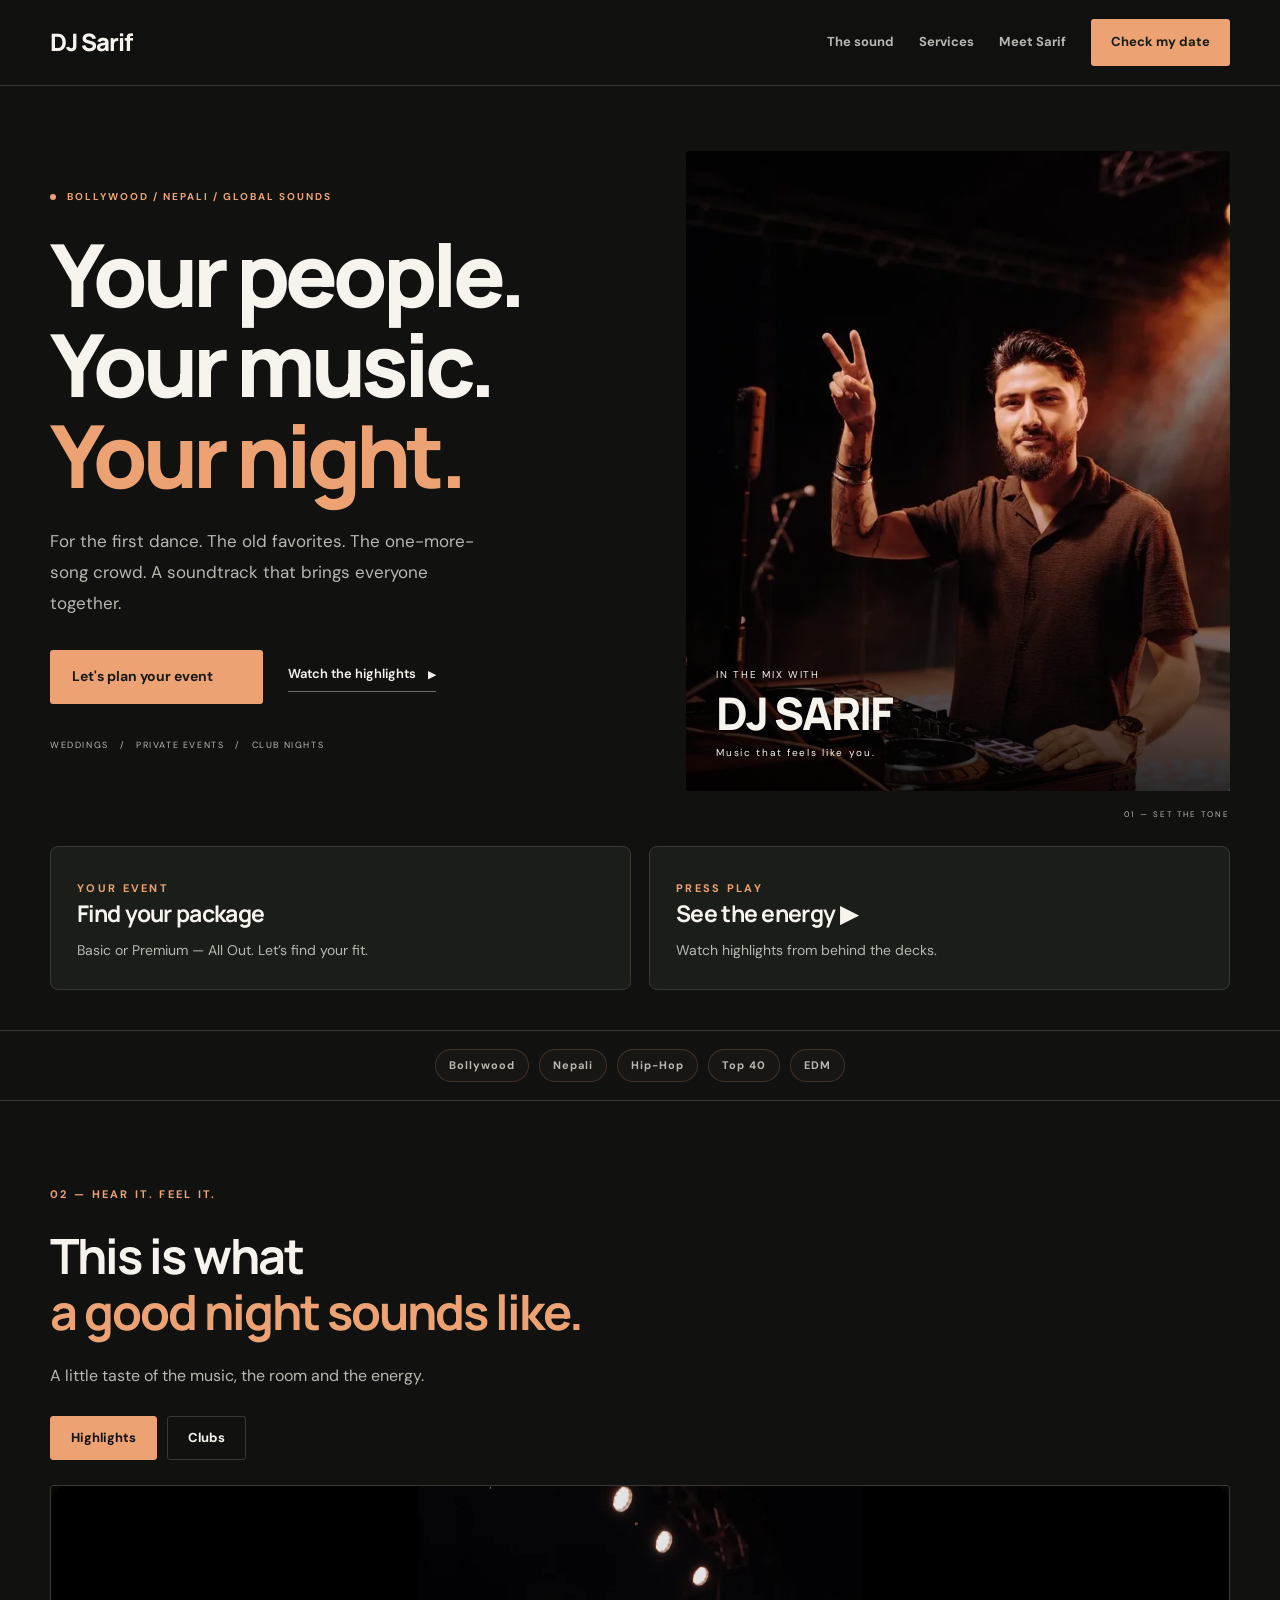
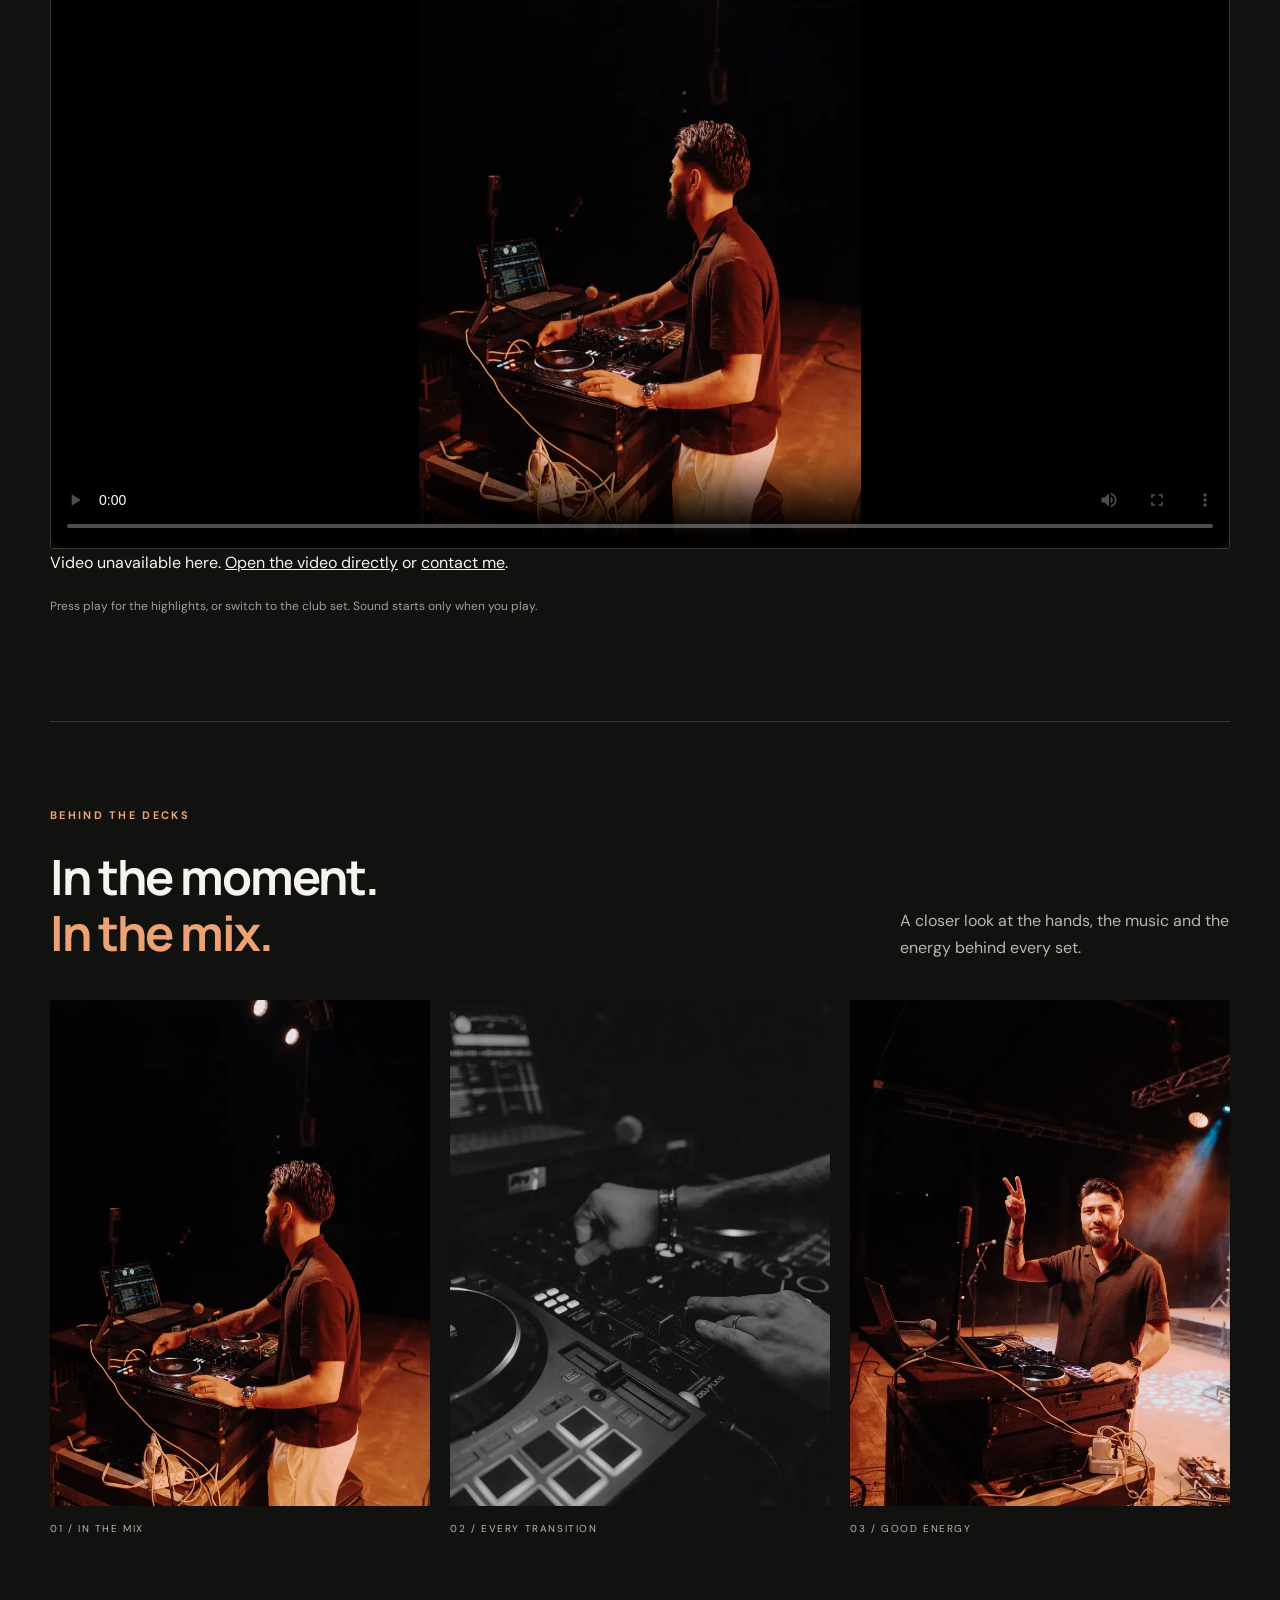
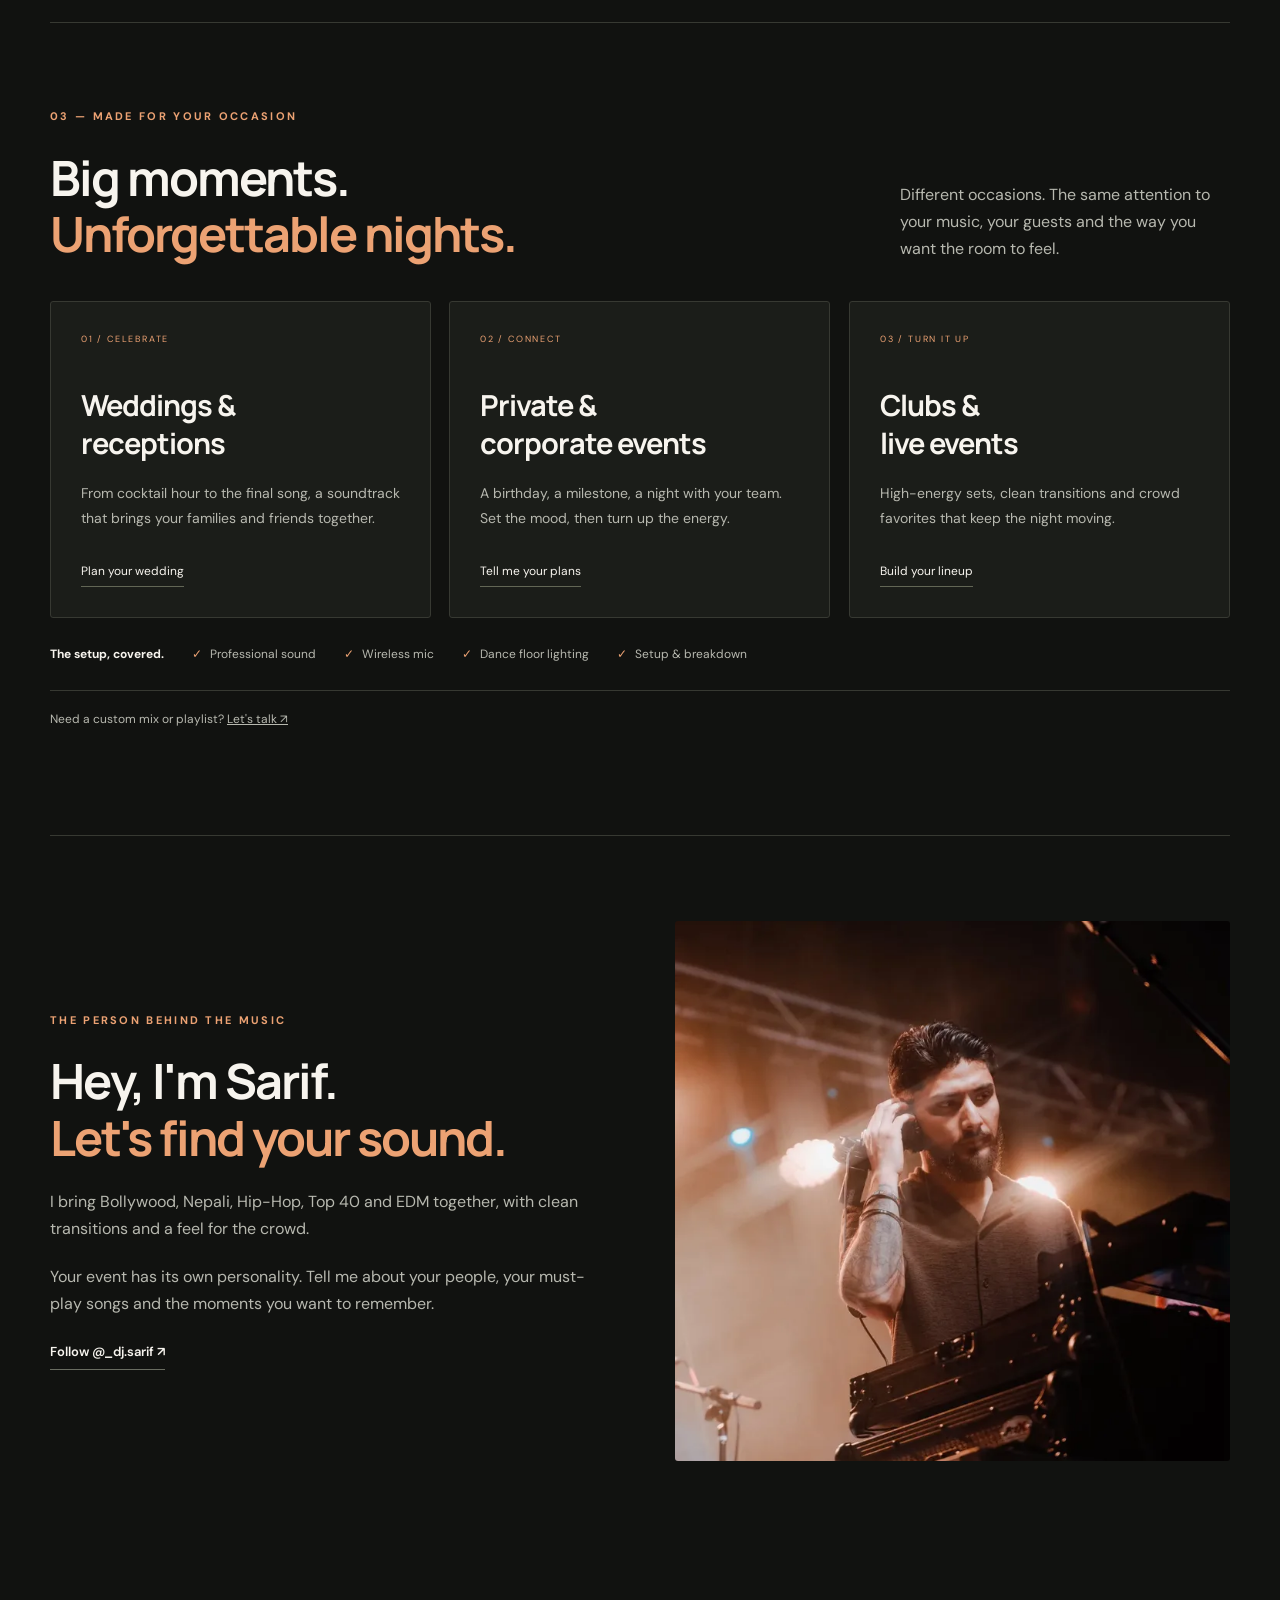
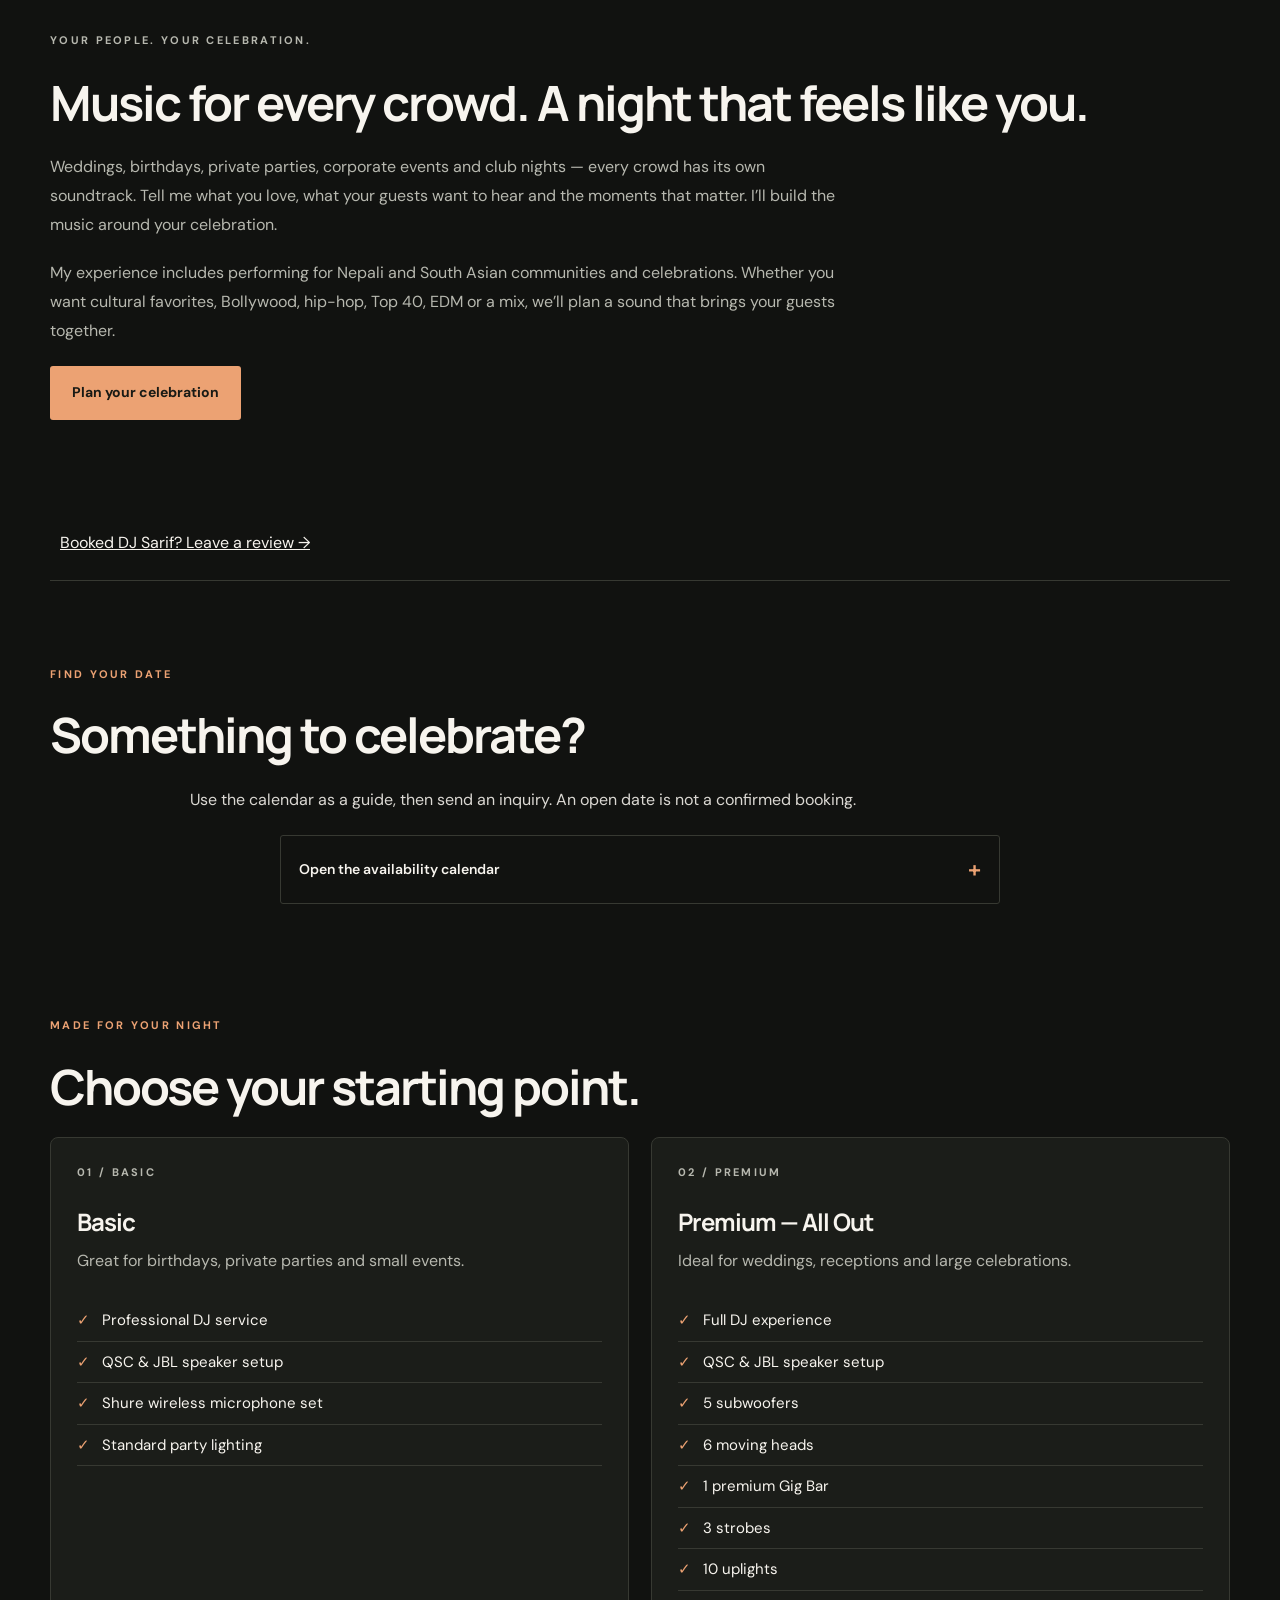
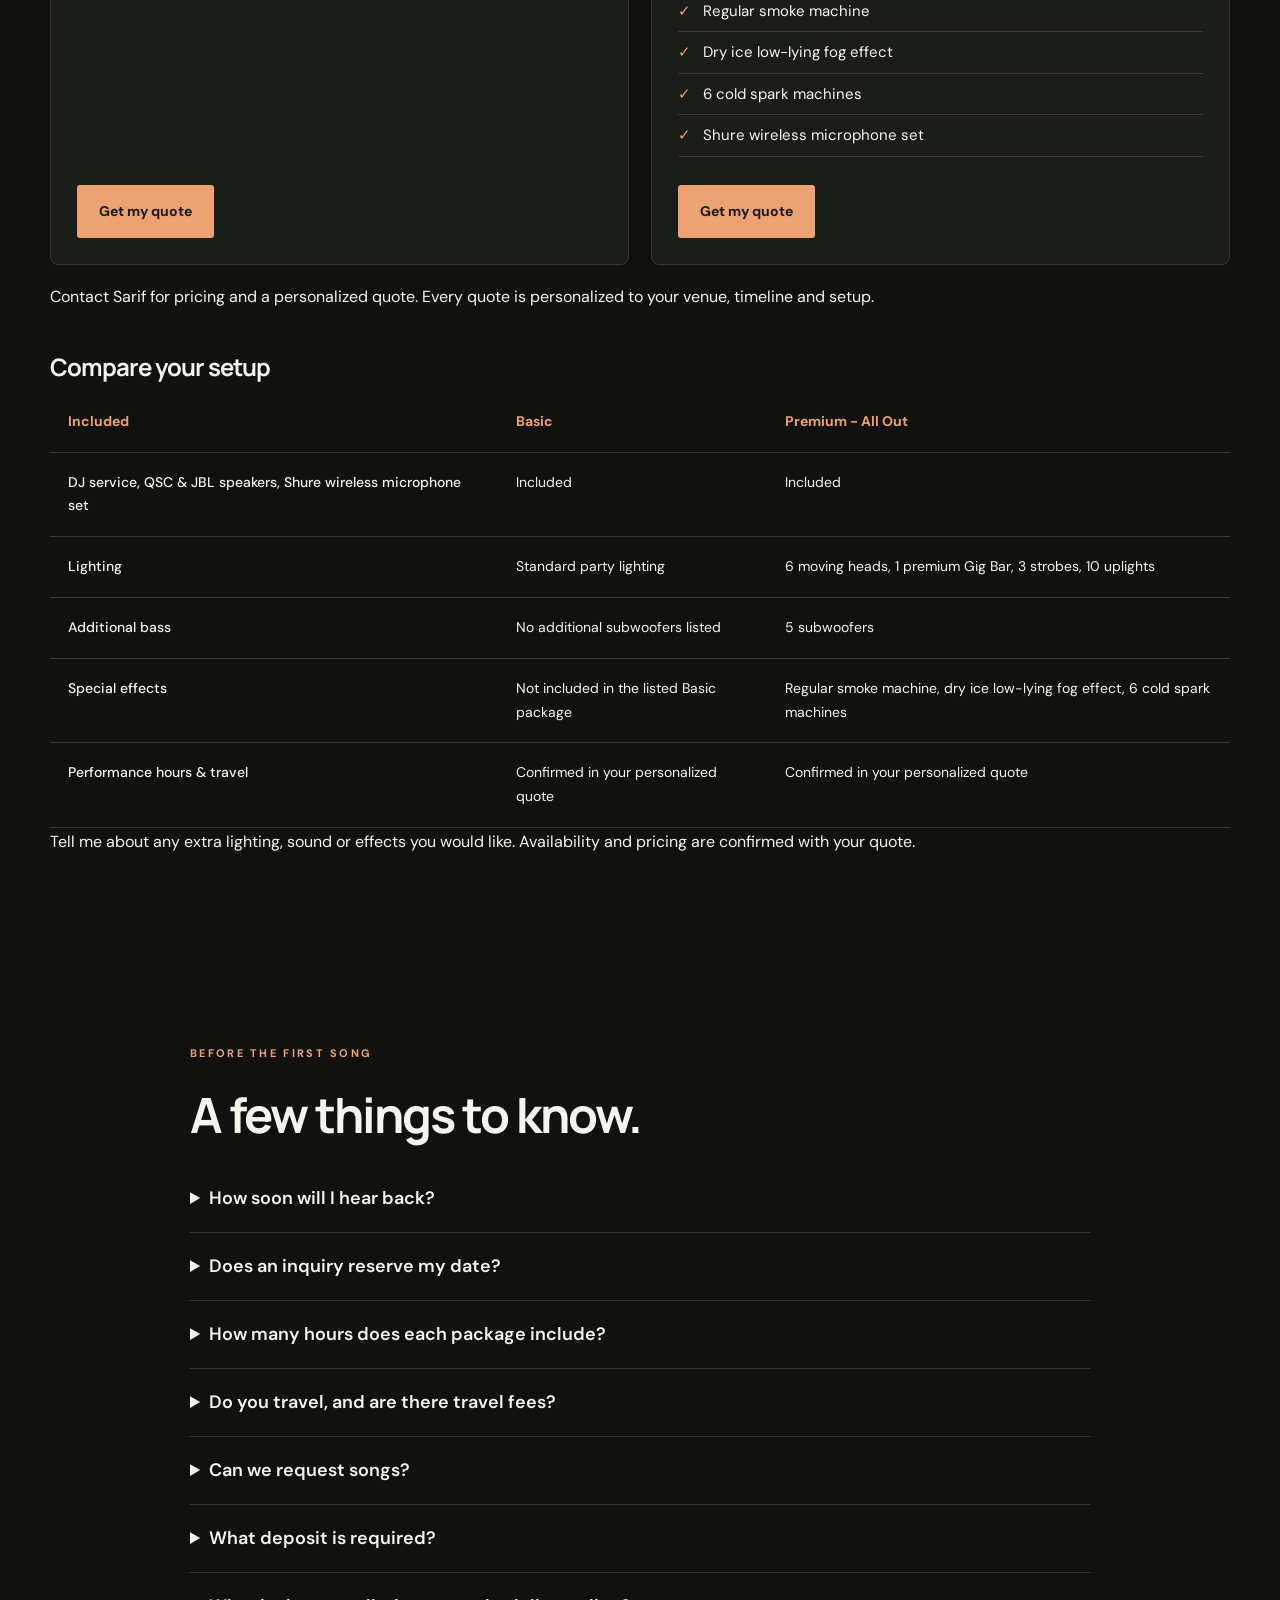
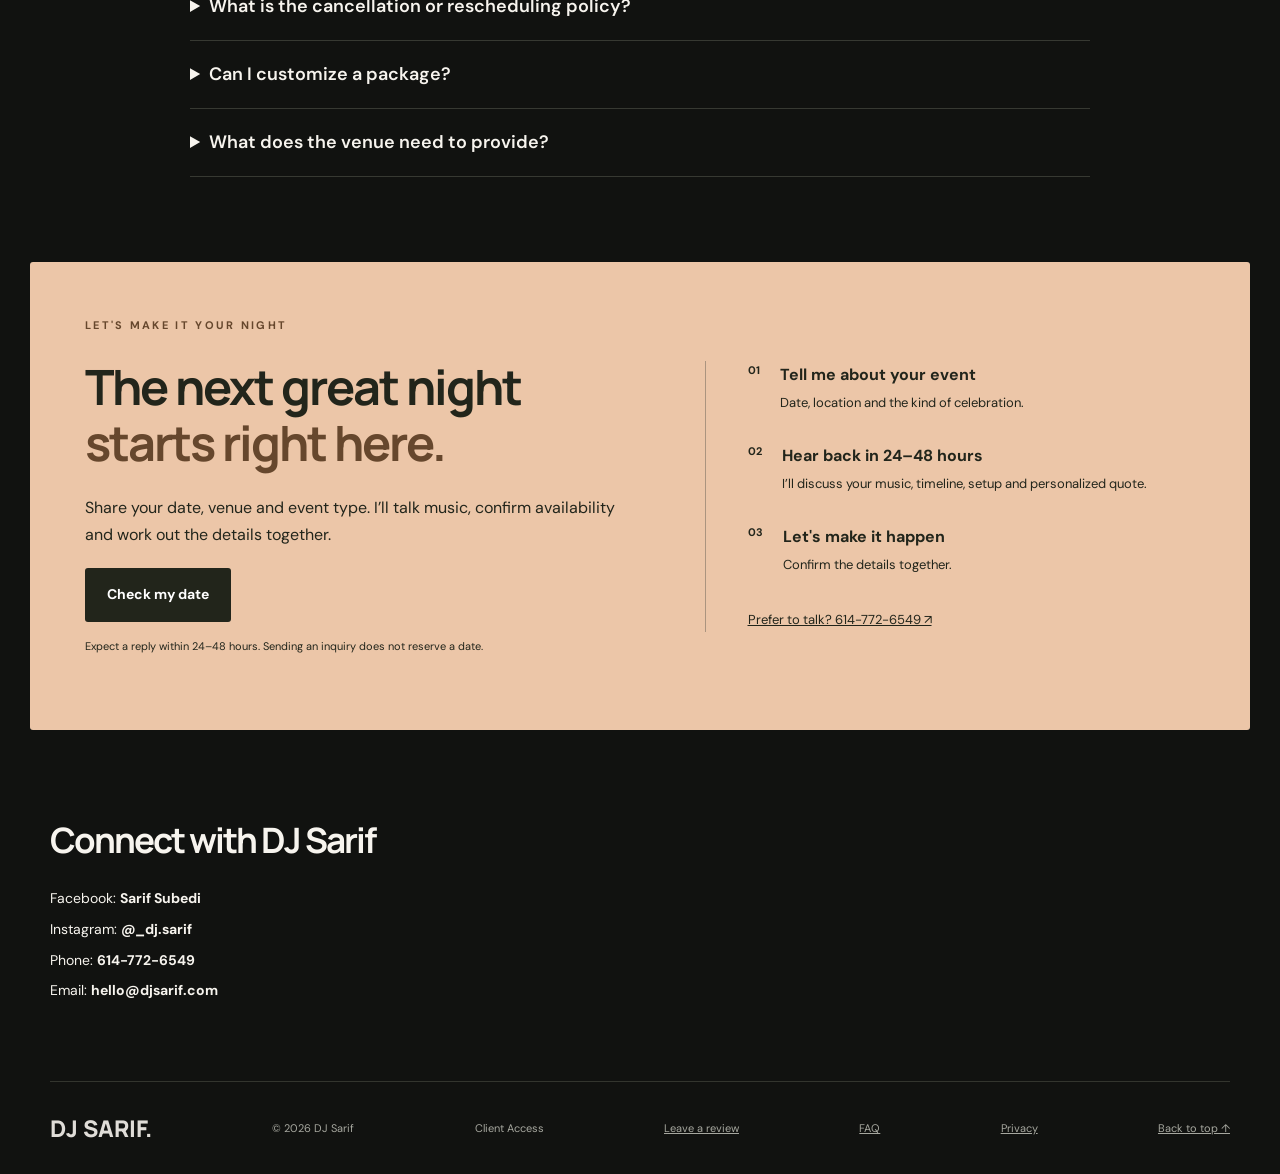
==== index.html @ a578d84b "Publish DJ Sarif website a091f2e84d80794a" ====
<!DOCTYPE html>
<html lang="en">

<head>
  <meta charset="UTF-8" />
  <meta name="viewport" content="width=device-width, initial-scale=1.0" />
  <link rel="preload" as="image" fetchpriority="high" href="images/dj-sarif-stage-portrait-720.webp" imagesrcset="images/dj-sarif-stage-portrait-720.webp 720w, images/dj-sarif-stage-portrait.webp 1200w" imagesizes="(max-width: 768px) calc(100vw - 40px), 550px">
<link rel="preload" href="fonts/font-8.woff2" as="font" type="font/woff2" crossorigin>
<link rel="preload" href="fonts/font-0.woff2" as="font" type="font/woff2" crossorigin>
<title>DJ Sarif | Wedding &amp; Event DJ in Columbus, Ohio</title>
  <meta name="description" content="DJ Sarif brings professional sound, lighting, Bollywood, Nepali and party favorites to weddings and events in Columbus, Ohio. Request your personalized quote.">
  <link rel="canonical" href="https://djsarif.com/">
  <meta property="og:type" content="website">
  <meta property="og:site_name" content="DJ Sarif">
  <meta property="og:title" content="DJ Sarif | Wedding &amp; Event DJ in Columbus, Ohio">
  <meta property="og:description" content="Your people. Your music. Your night. Explore DJ packages, watch live highlights and check your event date.">
  <meta property="og:url" content="https://djsarif.com/">
  <meta property="og:image" content="https://djsarif.com/images/dj-sarif-stage-wide.webp">
  <meta property="og:image:alt" content="DJ Sarif performing live">
  <meta name="twitter:card" content="summary_large_image">
  <meta name="twitter:title" content="DJ Sarif | Wedding &amp; Event DJ in Columbus, Ohio">
  <meta name="twitter:description" content="Explore DJ packages, watch live highlights and check your event date.">
  <meta name="twitter:image" content="https://djsarif.com/images/dj-sarif-stage-wide.webp">




  <style>
    :root {
      --bg1: #05010a;
      --neon1: #ff00ff;
      --neon2: #00e5ff;
      --text: #fff;
    }

    * {
      box-sizing: border-box;
    }

    html {
      scroll-behavior: smooth;
    }

    body {
      margin: 0;
      font-family: 'Poppins', Arial, sans-serif;
      background: var(--bg1);
      color: var(--text);
      overflow-x: hidden;
      font-size: 17px;
      line-height: 1.7;
    }

    h1 {
      font-size: 50px;
      text-shadow: 0 0 20px var(--neon1);
      margin: 0 0 10px;
    }

    h2 {
      font-size: 24px;
      text-shadow: 0 0 10px var(--neon2);
      margin: 0 0 10px;
    }

    h3 {
      font-size: 22px;
      margin: 0 0 10px;
    }

    h4 {
      font-size: 18px;
      margin: 0 0 10px;
    }

    /* anchor offset for sticky nav */
    #about,
    #media,
    #services,
    #reviews,
    #calendar,
    #booking,
    #contact {
      scroll-margin-top: 90px;
    }

    /* ================================
        CLUB BACKGROUND (SPEAKER + DJ)
       ================================ */
    .bg-wave {
      position: fixed;
      inset: 0;
      width: 100%;
      height: 100%;
      object-fit: cover;
      opacity: 0.14;
      mix-blend-mode: screen;
      filter: blur(.6px) saturate(120%);
      pointer-events: none;
      z-index: 0;
    }

    .bg-controller {
      position: fixed;
      left: 50%;
      top: 180px;
      transform: translateX(-50%);
      width: min(980px, 95vw);
      height: auto;
      opacity: 0.16;
      filter:
        drop-shadow(0 0 40px rgba(255, 0, 255, .35)) drop-shadow(0 0 50px rgba(0, 229, 255, .30));
      pointer-events: none;
      z-index: 1;
    }

    @media (max-width:768px) {
      .bg-controller {
        display: none;
      }

      .bg-wave {
        opacity: 0.10;
      }
    }

    /* Main site overlay */
    .overlay {
      position: relative;
      z-index: 2;
      background: rgba(0, 0, 0, 0.72);
      min-height: 100vh;
    }

    header {
      text-align: center;
      padding: 60px 20px 30px;
    }

    .image-row {
      display: flex;
      justify-content: center;
      gap: 22px;
      flex-wrap: wrap;
      margin-bottom: 15px;
    }

    .cover-img {
      width: 280px;
      height: 280px;
      border-radius: 20px;
      object-fit: cover;
      border: 3px solid var(--neon1);
      box-shadow: 0 0 25px rgba(255, 255, 255, 0.4);
      transition: .3s;
    }

    .cover-img:hover {
      transform: scale(1.05);
    }

    .card {
      background: rgba(0, 0, 0, 0.75);
      margin: 30px;
      padding: 30px;
      border-radius: 25px;
      box-shadow: 0 0 35px rgba(0, 0, 0, 0.6);
      text-align: center;
    }

    .btn-primary {
      display: inline-block;
      margin-top: 18px;
      padding: 14px 32px;
      border-radius: 999px;
      background: linear-gradient(90deg, var(--neon1), var(--neon2));
      color: #fff;
      font-size: 18px;
      font-weight: 900;
      text-decoration: none;
      transition: .3s;
      border: none;
      cursor: pointer;
      font-family: inherit;
    }

    .btn-primary:hover {
      transform: scale(1.08);
    }

    .socials a {
      color: var(--neon2);
      text-decoration: none;
      font-weight: bold;
    }

    footer {
      text-align: center;
      padding: 25px 0;
      font-size: 14px;
      opacity: .9;
    }

    .neon-divider {
      width: 70%;
      height: 2px;
      margin: 50px auto;
      background: linear-gradient(90deg, transparent, var(--neon1), var(--neon2), transparent);
      box-shadow: 0 0 12px var(--neon1), 0 0 22px var(--neon2);
      border-radius: 10px;
    }

    /* === TOP NAV + DROPDOWNS === */
    .topnav {
      position: sticky;
      top: 0;
      z-index: 9998;
      background: rgba(0, 0, 0, 0.82);
      backdrop-filter: blur(10px);
      border-bottom: 1px solid rgba(255, 255, 255, 0.08);
    }

    .nav-inner {
      max-width: 1100px;
      margin: 0 auto;
      padding: 14px 18px;
      display: flex;
      align-items: center;
      justify-content: space-between;
      gap: 14px;
      position: relative;
    }

    .brand {
      font-weight: 900;
      letter-spacing: .6px;
      text-decoration: none;
      color: #fff;
      text-shadow: 0 0 18px var(--neon1);
      white-space: nowrap;
    }

    .nav-links {
      display: flex;
      align-items: center;
      gap: 10px;
    }

    .nav-item {
      position: relative;
    }

    .nav-link,
    .nav-btn {
      color: #fff;
      font-weight: 900;
      text-decoration: none;
      padding: 10px 12px;
      border-radius: 999px;
      transition: .25s;
      display: inline-flex;
      align-items: center;
      gap: 8px;
      font-family: inherit;
    }

    .nav-link:hover,
    .nav-btn:hover {
      background: rgba(255, 255, 255, 0.08);
      transform: translateY(-1px);
    }

    .nav-btn {
      border: none;
      background: transparent;
      cursor: pointer;
      font-size: 16px;
    }

    .dropdown {
      position: absolute;
      top: 46px;
      right: 0;
      min-width: 230px;
      background: rgba(0, 0, 0, 0.92);
      border: 1px solid rgba(0, 229, 255, 0.25);
      box-shadow: 0 0 22px rgba(0, 229, 255, 0.18);
      border-radius: 16px;
      padding: 10px;
      display: none;
      transform-origin: top right;
      animation: ddIn .18s ease-out;
      z-index: 9999;
    }

    @keyframes ddIn {
      from {
        opacity: 0;
        transform: translateY(-6px) scale(.98);
      }

      to {
        opacity: 1;
        transform: translateY(0) scale(1);
      }
    }

    .nav-item:hover .dropdown {
      display: block;
    }

    .dropdown a {
      display: block;
      padding: 10px 12px;
      border-radius: 12px;
      text-decoration: none;
      color: #fff;
      font-weight: 800;
    }

    .dropdown a:hover {
      background: rgba(255, 0, 255, 0.14);
      box-shadow: 0 0 10px rgba(255, 0, 255, 0.25);
    }

    .hamburger {
      display: none;
      border: 1px solid rgba(255, 255, 255, 0.15);
      background: rgba(255, 255, 255, 0.06);
      color: #fff;
      padding: 10px 12px;
      border-radius: 14px;
      cursor: pointer;
      font-weight: 900;
      font-family: inherit;
    }

    @media (max-width:900px) {
      .hamburger {
        display: inline-flex;
      }

      .nav-links {
        display: none;
        position: absolute;
        left: 0;
        right: 0;
        top: 60px;
        margin: 0 12px;
        padding: 14px;
        flex-direction: column;
        align-items: stretch;
        background: rgba(0, 0, 0, 0.92);
        border: 1px solid rgba(255, 255, 255, 0.10);
        border-radius: 18px;
        box-shadow: 0 0 28px rgba(0, 0, 0, 0.55);
      }

      .nav-links.open {
        display: flex;
      }

      .dropdown {
        position: static;
        display: none;
        margin-top: 8px;
      }

      .nav-item.open .dropdown {
        display: block;
      }

      .nav-item:hover .dropdown {
        display: none;
      }
    }

    /* Client Access button styling (nav) */
    .client-btn {
      border: 2px solid rgba(255, 0, 255, 0.85);
      background: rgba(255, 255, 255, 0.04);
      box-shadow: 0 0 18px rgba(255, 0, 255, 0.18);
    }

    .client-btn:hover {
      background: rgba(255, 0, 255, 0.20);
      box-shadow: 0 0 24px rgba(255, 0, 255, 0.30);
    }

    /* === WIZARD === */
    .pre-wizard {
      position: fixed;
      inset: 0;
      z-index: 20000;
      display: flex;
      justify-content: center;
      align-items: center;
      pointer-events: auto;
    }

    .pre-wizard.hidden {
      display: none;
    }

    .pre-wizard-backdrop {
      position: absolute;
      inset: 0;
      background: rgba(0, 0, 0, 0.9);
      pointer-events: auto;
    }

    .pre-wizard-content {
      position: relative;
      z-index: 20001;
      pointer-events: auto;
      background: rgba(0, 0, 0, 0.95);
      padding: 30px;
      border-radius: 24px;
      max-width: 420px;
      width: 90%;
      text-align: center;
      box-shadow: 0 0 40px var(--neon1);
    }

    .wizard-option-btn {
      width: 100%;
      margin: 8px 0;
      padding: 12px;
      border-radius: 999px;
      border: none;
      font-weight: 900;
      background: linear-gradient(90deg, var(--neon1), var(--neon2));
      color: #fff;
      cursor: pointer;
      font-family: inherit;
      font-size: 16px;
    }

    .wizard-skip-btn {
      margin-top: 14px;
      padding: 12px 26px;
      border-radius: 30px;
      border: 2px solid var(--neon2);
      background: transparent;
      color: var(--neon2);
      font-size: 16px;
      font-weight: 900;
      cursor: pointer;
      font-family: inherit;
    }

    /* === FLOATING CONTACT BUTTONS (RIGHT) === */
    .floating-call,
    .floating-sms,
    .floating-email,
    .whatsapp-float {
      position: fixed;
      right: 20px;
      width: 54px;
      height: 54px;
      border-radius: 50%;
      color: white;
      font-size: 22px;
      display: flex;
      align-items: center;
      justify-content: center;
      text-decoration: none;
      z-index: 999;
    }

    .floating-call {
      bottom: 260px;
      background: linear-gradient(90deg, var(--neon2), #00bcd4);
    }

    .floating-sms {
      bottom: 200px;
      background: linear-gradient(90deg, var(--neon1), #ff6aff);
    }

    .floating-email {
      bottom: 140px;
      background: linear-gradient(90deg, #ff9800, #ffc107);
    }

    .whatsapp-float {
      bottom: 80px;
      background: #25d366;
    }

    /* === MOBILE STICKY BOOK BAR === */
    .mobile-book-bar {
      display: none;
    }

    @media (max-width:768px) {
      .mobile-book-bar {
        display: block;
        position: fixed;
        bottom: 0;
        left: 0;
        width: 100%;
        background: linear-gradient(90deg, var(--neon1), var(--neon2));
        padding: 14px 0;
        text-align: center;
        z-index: 9999;
      }

      .mobile-book-bar a {
        color: white;
        font-size: 18px;
        font-weight: 900;
        text-decoration: none;
      }
    }

    /* ===========================
        SERVICES SECTION
       =========================== */
    .services-wrap {
      max-width: 1100px;
      margin: 0 auto;
      padding: 0 24px 20px;
    }

    .services-head {
      margin: 0 0 18px;
      text-align: left;
    }

    .services-head h2 {
      font-size: 28px;
      margin: 0 0 6px;
      text-shadow: 0 0 12px rgba(255, 0, 255, .55);
    }

    .services-head p {
      margin: 0;
      opacity: .88;
      font-size: 14px;
      max-width: 760px;
    }

    .services-grid {
      display: grid;
      grid-template-columns: repeat(4, 1fr);
      gap: 16px;
    }

    @media (max-width: 1050px) {
      .services-grid {
        grid-template-columns: repeat(2, 1fr);
      }
    }

    @media (max-width: 560px) {
      .services-grid {
        grid-template-columns: 1fr;
      }
    }

    .service-card {
      border-radius: 18px;
      padding: 16px 16px 18px;
      background: rgba(255, 255, 255, 0.06);
      border: 1px solid rgba(255, 255, 255, 0.10);
      box-shadow:
        0 0 0 1px rgba(255, 255, 255, 0.03) inset,
        0 0 26px rgba(0, 0, 0, 0.55);
      position: relative;
      overflow: hidden;
      min-height: 140px;
    }

    .service-card:before {
      content: "";
      position: absolute;
      inset: -40%;
      background: radial-gradient(circle at 30% 20%, rgba(255, 0, 255, .25), rgba(0, 229, 255, .12), transparent 55%);
      transform: rotate(8deg);
      opacity: .9;
      pointer-events: none;
    }

    .service-title {
      position: relative;
      z-index: 2;
      font-weight: 900;
      font-size: 14px;
      margin: 0 0 8px;
      color: #fff;
      text-shadow: 0 0 10px rgba(255, 0, 255, .35);
    }

    .service-text {
      position: relative;
      z-index: 2;
      margin: 0;
      font-size: 12.5px;
      opacity: .90;
      line-height: 1.55;
      max-width: 320px;
    }

    /* =================================================
       SERVICES POP EFFECT — ADDED (HOVER ANIMATION)
    ================================================== */

    /* Base */
    #services .service-card {
      transform: translateY(0) scale(1);
      transition:
        transform .35s cubic-bezier(.2, .8, .2, 1),
        box-shadow .35s cubic-bezier(.2, .8, .2, 1),
        border-color .35s cubic-bezier(.2, .8, .2, 1),
        filter .35s cubic-bezier(.2, .8, .2, 1);
      will-change: transform;
    }

    /* Hover anywhere in Services section */
    #services:hover .service-card {
      transform: translateY(-8px) scale(1.035);
      border-color: rgba(0, 229, 255, 0.22);
      box-shadow:
        0 18px 60px rgba(0, 0, 0, .65),
        0 0 0 1px rgba(255, 255, 255, .06) inset,
        0 0 40px rgba(255, 0, 255, .15),
        0 0 36px rgba(0, 229, 255, .12);
      filter: saturate(1.06) brightness(1.03);
    }

    /* Cascade */
    #services:hover .service-card:nth-child(1) {
      transition-delay: 0ms;
    }

    #services:hover .service-card:nth-child(2) {
      transition-delay: 60ms;
    }

    #services:hover .service-card:nth-child(3) {
      transition-delay: 120ms;
    }

    #services:hover .service-card:nth-child(4) {
      transition-delay: 180ms;
    }

    /* Extra lift on direct hover */
    #services .service-card:hover {
      transform: translateY(-12px) scale(1.055);
      border-color: rgba(255, 0, 255, 0.35);
      transition-delay: 0ms;
    }

    /* Reduced motion */
    @media(prefers-reduced-motion:reduce) {

      #services .service-card,
      #services:hover .service-card {
        transition: none !important;
        transform: none !important;
      }
    }

    /* ===========================
        VIP FLOATING SIGNUP
       =========================== */
    .vip-orb {
      position: fixed;
      left: 18px;
      bottom: 18px;
      width: 64px;
      height: 64px;
      border-radius: 50%;
      border: 1px solid rgba(255, 255, 255, .14);
      background: radial-gradient(circle at 30% 30%, rgba(255, 0, 255, .95), rgba(0, 229, 255, .78), rgba(0, 0, 0, .2));
      box-shadow: 0 0 18px rgba(255, 0, 255, .55), 0 0 26px rgba(0, 229, 255, .45);
      cursor: pointer;
      z-index: 10000;
      display: grid;
      place-items: center;
      animation: orbFloat 2.6s ease-in-out infinite;
      overflow: hidden;
    }

    .vip-orb:before {
      content: "";
      position: absolute;
      inset: -40%;
      background: conic-gradient(from 90deg, rgba(255, 0, 255, 0), rgba(255, 0, 255, .45), rgba(0, 229, 255, .45), rgba(255, 0, 255, 0));
      filter: blur(1px);
      animation: spin 2.3s linear infinite;
    }

    @keyframes spin {
      to {
        transform: rotate(360deg);
      }
    }

    @keyframes orbFloat {

      0%,
      100% {
        transform: translateY(0);
      }

      50% {
        transform: translateY(-6px);
      }
    }

    .vip-orb-label {
      position: relative;
      z-index: 2;
      font-weight: 900;
      letter-spacing: .6px;
      font-size: 14px;
      color: #fff;
      text-shadow: 0 0 12px rgba(0, 229, 255, .8);
      user-select: none;
    }

    .vip-panel-wrap {
      position: fixed;
      left: 18px;
      bottom: 92px;
      width: min(420px, calc(100vw - 36px));
      z-index: 10001;
      pointer-events: none;
    }

    .vip-panel {
      pointer-events: auto;
      background: linear-gradient(135deg, rgba(255, 255, 255, .08), rgba(0, 0, 0, .62));
      border: 1px solid rgba(255, 255, 255, .12);
      border-radius: 22px;
      box-shadow:
        0 0 0 1px rgba(0, 229, 255, .18) inset,
        0 0 28px rgba(0, 229, 255, .14),
        0 0 38px rgba(255, 0, 255, .12);
      overflow: hidden;
      opacity: 0;
      transition: .22s ease;
      backdrop-filter: blur(10px);
      position: relative;
      max-height: 80vh;
      overflow-y: auto;
    }

    .vip-panel.open {
      opacity: 1;
    }

    .vip-head {
      padding: 18px 18px 10px;
      position: relative;
      z-index: 2;
      display: flex;
      align-items: flex-start;
      justify-content: space-between;
      gap: 12px;
    }

    .vip-title {
      margin: 0;
      font-size: 18px;
      font-weight: 900;
      text-shadow: 0 0 14px rgba(255, 0, 255, .55);
    }

    .vip-sub {
      margin: 6px 0 0;
      font-size: 13px;
      opacity: .85;
      max-width: 280px;
    }

    .vip-close {
      border: 1px solid rgba(255, 255, 255, .14);
      background: rgba(255, 255, 255, .06);
      color: #fff;
      font-weight: 900;
      border-radius: 14px;
      padding: 8px 10px;
      cursor: pointer;
      font-family: inherit;
      line-height: 1;
      transition: .2s;
    }

    .vip-close:hover {
      transform: scale(1.05);
    }

    .vip-body {
      padding: 0 18px 18px;
      position: relative;
      z-index: 2;
    }

    .vip-grid {
      display: grid;
      grid-template-columns: 1fr 1fr;
      gap: 10px;
      margin-top: 10px;
    }

    @media (max-width:520px) {
      .vip-grid {
        grid-template-columns: 1fr;
      }
    }

    .vip-input,
    .vip-select,
    .vip-textarea {
      width: 100%;
      padding: 12px 12px;
      border-radius: 14px;
      border: 1px solid rgba(0, 229, 255, 0.22);
      background: rgba(0, 0, 0, 0.35);
      color: #fff;
      outline: none;
      font-family: inherit;
      font-weight: 700;
      font-size: 14px;
    }

    .vip-input::placeholder,
    .vip-textarea::placeholder {
      color: rgba(255, 255, 255, .65);
    }

    .vip-textarea {
      min-height: 80px;
      resize: vertical;
      grid-column: 1/-1;
    }

    .vip-actions {
      display: flex;
      gap: 10px;
      flex-wrap: wrap;
      margin-top: 12px;
    }

    .vip-btn {
      border: none;
      cursor: pointer;
      font-family: inherit;
      font-weight: 900;
      padding: 12px 14px;
      border-radius: 999px;
      background: linear-gradient(90deg, var(--neon1), var(--neon2));
      color: #fff;
      transition: .22s;
      flex: 1;
      min-width: 160px;
    }

    .vip-btn:hover {
      transform: translateY(-1px) scale(1.02);
    }

    .vip-ghost {
      flex: 1;
      min-width: 160px;
      padding: 12px 14px;
      border-radius: 999px;
      border: 1px solid rgba(255, 255, 255, .14);
      background: rgba(255, 255, 255, .06);
      color: #fff;
      font-weight: 900;
      cursor: pointer;
      transition: .22s;
      font-family: inherit;
    }

    .vip-ghost:hover {
      transform: translateY(-1px) scale(1.02);
    }

    .vip-note {
      font-size: 12px;
      opacity: .82;
      margin-top: 10px;
    }

    .vip-success {
      margin-top: 10px;
      padding: 10px 12px;
      border-radius: 14px;
      background: rgba(0, 229, 255, 0.10);
      border: 1px solid rgba(0, 229, 255, 0.25);
      box-shadow: 0 0 18px rgba(0, 229, 255, 0.12);
      font-size: 13px;
      font-weight: 800;
    }

    .vip-error {
      margin-top: 10px;
      padding: 10px 12px;
      border-radius: 14px;
      background: rgba(255, 0, 255, 0.10);
      border: 1px solid rgba(255, 0, 255, 0.25);
      box-shadow: 0 0 18px rgba(255, 0, 255, 0.12);
      font-size: 13px;
      font-weight: 800;
    }

    .date-row {
      display: grid;
      grid-template-columns: 1fr 1fr 1.2fr;
      gap: 10px;
      grid-column: 1 / -1;
    }

    @media (max-width:520px) {
      .date-row {
        grid-template-columns: 1fr;
      }
    }

    /* PROFILE MODAL */
    #profileModal {
      display: none;
      position: fixed;
      inset: 0;
      z-index: 10050;
    }

    .modal-backdrop {
      position: absolute;
      inset: 0;
      background: rgba(0, 0, 0, 0.88);
    }

    .modal-card {
      position: relative;
      max-width: 900px;
      width: 92%;
      margin: 6vh auto;
      background: rgba(0, 0, 0, 0.92);
      border: 1px solid rgba(0, 229, 255, 0.22);
      border-radius: 26px;
      box-shadow: 0 0 40px rgba(255, 0, 255, 0.18);
      padding: 20px;
    }

    .modal-top {
      display: flex;
      justify-content: space-between;
      gap: 10px;
      align-items: flex-start;
    }

    .modal-close {
      border: 1px solid rgba(255, 255, 255, .14);
      background: rgba(255, 255, 255, .06);
      color: #fff;
      font-weight: 900;
      border-radius: 14px;
      padding: 10px 12px;
      cursor: pointer;
      font-family: inherit;
    }

    .modal-grid {
      margin-top: 16px;
      display: grid;
      grid-template-columns: 1fr 1fr;
      gap: 14px;
    }

    @media(max-width:800px) {
      .modal-grid {
        grid-template-columns: 1fr;
      }
    }

    .modal-grid img {
      width: 100%;
      height: 280px;
      border-radius: 20px;
      object-fit: cover;
    }

    .about-box {
      margin-top: 14px;
      text-align: left;
      background: rgba(255, 255, 255, 0.06);
      border: 1px solid rgba(255, 255, 255, 0.12);
      border-radius: 20px;
      padding: 16px;
    }

    .about-box h3 {
      margin: 0;
      color: var(--neon2);
      text-shadow: 0 0 10px var(--neon2);
    }

    /* CLIENT ACCESS MODAL */
    #clientAccessModal {
      display: none;
      position: fixed;
      inset: 0;
      z-index: 10060;
    }

    .client-modal-card {
      position: relative;
      max-width: 900px;
      width: 92%;
      margin: 6vh auto;
      background: rgba(0, 0, 0, 0.92);
      border: 1px solid rgba(0, 229, 255, 0.22);
      border-radius: 26px;
      box-shadow: 0 0 40px rgba(255, 0, 255, 0.18);
      padding: 20px;
    }

    .client-modal-top {
      display: flex;
      justify-content: space-between;
      gap: 10px;
      align-items: flex-start;
    }

    .client-modal-close {
      border: 1px solid rgba(255, 255, 255, .14);
      background: rgba(255, 255, 255, .06);
      color: #fff;
      font-weight: 900;
      border-radius: 14px;
      padding: 10px 12px;
      cursor: pointer;
      font-family: inherit;
    }

    .client-form {
      margin-top: 14px;
      text-align: left;
      background: rgba(255, 255, 255, 0.06);
      border: 1px solid rgba(255, 255, 255, 0.12);
      border-radius: 20px;
      padding: 16px;
    }

    .client-form h3 {
      margin: 0;
      color: var(--neon2);
      text-shadow: 0 0 10px var(--neon2);
    }

    .client-grid {
      margin-top: 12px;
      display: grid;
      grid-template-columns: 1fr 1fr;
      gap: 10px;
    }

    @media(max-width:700px) {
      .client-grid {
        grid-template-columns: 1fr;
      }
    }

    .client-input,
    .client-select,
    .client-textarea {
      width: 100%;
      padding: 12px 12px;
      border-radius: 14px;
      border: 1px solid rgba(0, 229, 255, 0.22);
      background: rgba(0, 0, 0, 0.35);
      color: #fff;
      outline: none;
      font-family: inherit;
      font-weight: 700;
      font-size: 14px;
    }

    .client-textarea {
      min-height: 90px;
      resize: vertical;
      grid-column: 1 / -1;
    }

    .client-actions {
      display: flex;
      gap: 10px;
      flex-wrap: wrap;
      margin-top: 12px;
    }

    .client-btn-primary {
      border: none;
      cursor: pointer;
      font-family: inherit;
      font-weight: 900;
      padding: 12px 14px;
      border-radius: 999px;
      background: linear-gradient(90deg, var(--neon1), var(--neon2));
      color: #fff;
      transition: .22s;
      flex: 1;
      min-width: 160px;
    }

    .client-btn-primary:hover {
      transform: translateY(-1px) scale(1.02);
    }

    .client-btn-ghost {
      flex: 1;
      min-width: 160px;
      padding: 12px 14px;
      border-radius: 999px;
      border: 1px solid rgba(255, 255, 255, .14);
      background: rgba(255, 255, 255, .06);
      color: #fff;
      font-weight: 900;
      cursor: pointer;
      transition: .22s;
      font-family: inherit;
    }

    .client-btn-ghost:hover {
      transform: translateY(-1px) scale(1.02);
    }

    .client-terms {
      margin-top: 12px;
      padding: 12px 14px;
      border-radius: 16px;
      background: rgba(0, 0, 0, 0.35);
      border: 1px solid rgba(255, 0, 255, 0.20);
      box-shadow: 0 0 18px rgba(255, 0, 255, 0.08);
      font-size: 13px;
      opacity: .92;
    }

    /* ===========================
       OSM AUTOCOMPLETE STYLING
       =========================== */
    .autoComplete_wrapper {
      width: 100%;
    }

    .autoComplete_wrapper input {
      width: 100% !important;
      padding: 12px 12px !important;
      border-radius: 14px !important;
      border: 1px solid rgba(0, 229, 255, 0.22) !important;
      background: rgba(0, 0, 0, 0.35) !important;
      color: #fff !important;
      outline: none !important;
      font-family: inherit !important;
      font-weight: 700 !important;
      font-size: 14px !important;
    }

    .autoComplete_wrapper input::placeholder {
      color: rgba(255, 255, 255, .65) !important;
    }

    .autoComplete_wrapper>ul {
      background: rgba(0, 0, 0, 0.96) !important;
      border: 1px solid rgba(0, 229, 255, 0.25) !important;
      border-radius: 14px !important;
      box-shadow: 0 0 24px rgba(0, 229, 255, 0.18) !important;
      padding: 6px !important;
      margin-top: 8px !important;
      z-index: 200000 !important;
      max-height: 260px !important;
      overflow-y: auto !important;
    }

    .autoComplete_wrapper>ul>li {
      color: #fff !important;
      border-radius: 12px !important;
      margin: 4px 0 !important;
      font-weight: 750 !important;
    }

    .autoComplete_wrapper>ul>li:hover {
      background: rgba(255, 0, 255, 0.14) !important;
    }

    @media (prefers-reduced-motion: reduce) {
      * {
        animation: none !important;
        transition: none !important;
      }

      html {
        scroll-behavior: auto;
      }
    }

    /* ===== MEDIA (Tabs + Player) ===== */
    .media-tabs {
      display: flex;
      gap: 10px;
      flex-wrap: wrap;
      justify-content: center;
      margin-top: 14px;
    }

    .media-tab {
      border: 1px solid rgba(255, 255, 255, 0.14);
      background: rgba(255, 255, 255, 0.06);
      color: #fff;
      font-weight: 900;
      padding: 10px 14px;
      border-radius: 999px;
      cursor: pointer;
      transition: .2s;
      font-family: inherit;
    }

    .media-tab:hover {
      transform: translateY(-1px);
    }

    .media-tab.active {
      background: linear-gradient(90deg, var(--neon1), var(--neon2));
      border-color: rgba(0, 229, 255, 0.25);
    }

    .media-player {
      max-width: 520px;
      margin: 16px auto 0;
      border-radius: 22px;
      overflow: hidden;
      box-shadow: 0 0 30px rgba(255, 0, 255, 0.30);
      border: 1px solid rgba(255, 255, 255, 0.10);
      background: rgba(0, 0, 0, 0.35);
      padding: 12px;
      position: relative;
    }

    .media-player video {
      width: 100%;
      height: auto;
      display: block;
      border-radius: 16px;
      background: #000;
    }

    .stream-shell {
      width: 100%;
      border-radius: 16px;
      background: #000;
      position: relative;
      overflow: hidden;
      aspect-ratio: 16 / 9;
    }

    .stream-shell iframe {
      position: absolute;
      inset: 0;
      width: 100%;
      height: 100%;
      border: 0;
      display: block;
      background: #000;
      border-radius: 16px;
    }

    /* Logo overlay on video */
    .media-logo {
      position: absolute;
      top: 14px;
      left: 14px;
      width: 64px;
      height: auto;
      z-index: 5;
      opacity: 0.92;
      filter:
        drop-shadow(0 0 8px rgba(0, 229, 255, 0.6)) drop-shadow(0 0 12px rgba(255, 0, 255, 0.45));
      pointer-events: none;
    }

    .media-actions {
      display: flex;
      justify-content: center;
      gap: 10px;
      margin-top: 10px;
      flex-wrap: wrap;
    }

    .media-caption {
      margin-top: 14px;
      font-size: 14px;
      opacity: .85;
    }

    /* Glow highlight */
    .media-glow {
      animation: mediaGlow 1.2s ease-in-out 2;
    }

    @keyframes mediaGlow {
      0% {
        box-shadow: 0 0 18px rgba(0, 229, 255, 0.20), 0 0 24px rgba(255, 0, 255, 0.18);
      }

      50% {
        box-shadow: 0 0 34px rgba(0, 229, 255, 0.55), 0 0 46px rgba(255, 0, 255, 0.40);
      }

      100% {
        box-shadow: 0 0 18px rgba(0, 229, 255, 0.20), 0 0 24px rgba(255, 0, 255, 0.18);
      }
    }

    /* Custom Play Overlay button (big play) */
    .play-overlay {
      position: absolute;
      inset: 12px;
      border-radius: 16px;
      display: flex;
      align-items: center;
      justify-content: center;
      background: radial-gradient(circle at 50% 45%, rgba(0, 0, 0, 0.10), rgba(0, 0, 0, 0.55));
      z-index: 6;
      opacity: 1;
      transition: opacity .18s ease, transform .18s ease;
      pointer-events: auto;
    }

    .play-overlay.hidden {
      opacity: 0;
      pointer-events: none;
      transform: scale(0.98);
    }

    .play-btn {
      width: 86px;
      height: 86px;
      border-radius: 50%;
      border: 1px solid rgba(255, 255, 255, 0.18);
      background: linear-gradient(135deg, rgba(255, 0, 255, 0.9), rgba(0, 229, 255, 0.85));
      box-shadow: 0 0 28px rgba(255, 0, 255, 0.28), 0 0 34px rgba(0, 229, 255, 0.22);
      display: grid;
      place-items: center;
      cursor: pointer;
      transform: translateY(0);
      transition: transform .15s ease;
    }

    .play-btn:hover {
      transform: translateY(-2px) scale(1.03);
    }

    .play-tri {
      width: 0;
      height: 0;
      border-left: 18px solid #fff;
      border-top: 12px solid transparent;
      border-bottom: 12px solid transparent;
      margin-left: 6px;
      filter: drop-shadow(0 0 8px rgba(255, 255, 255, 0.35));
    }

    /* VIDEO MODAL */
    #videoModal {
      display: none;
      position: fixed;
      inset: 0;
      z-index: 11000;
    }

    .video-modal-card {
      position: relative;
      max-width: 980px;
      width: 92%;
      margin: 6vh auto;
      background: rgba(0, 0, 0, 0.92);
      border: 1px solid rgba(0, 229, 255, 0.22);
      border-radius: 26px;
      box-shadow: 0 0 40px rgba(255, 0, 255, 0.18);
      padding: 14px;
    }

    .video-modal-top {
      display: flex;
      justify-content: space-between;
      align-items: center;
      gap: 10px;
      padding: 6px 6px 12px;
    }

    .video-modal-top h3 {
      margin: 0;
    }

    .video-modal-close {
      border: 1px solid rgba(255, 255, 255, .14);
      background: rgba(255, 255, 255, .06);
      color: #fff;
      font-weight: 900;
      border-radius: 14px;
      padding: 10px 12px;
      cursor: pointer;
      font-family: inherit;
    }

    .video-modal-player {
      border-radius: 18px;
      overflow: hidden;
      background: #000;
      border: 1px solid rgba(255, 255, 255, 0.10);
      box-shadow: 0 0 24px rgba(0, 229, 255, 0.12);
    }

    .video-modal-player video {
      width: 100%;
      height: auto;
      display: block;
      background: #000;
    }

    .video-modal-player iframe {
      width: 100%;
      aspect-ratio: 16 / 9;
      min-height: 260px;
      border: 0;
      display: block;
      background: #000;
    }

    @media (max-width: 520px) {
      .video-modal-card {
        margin: 8vh auto;
      }
    }

    /* ===== Reviews (submission only; no fake reviews) ===== */
    .review-wrap {
      max-width: 900px;
      margin: 0 auto;
      text-align: left;
      background: rgba(255, 255, 255, 0.06);
      border: 1px solid rgba(255, 255, 255, 0.12);
      border-radius: 22px;
      padding: 18px;
      box-shadow: 0 0 26px rgba(0, 229, 255, 0.12);
    }

    .review-grid {
      margin-top: 12px;
      display: grid;
      grid-template-columns: 1fr 1fr;
      gap: 10px;
    }

    @media (max-width:700px) {
      .review-grid {
        grid-template-columns: 1fr;
      }
    }

    .review-input,
    .review-select,
    .review-textarea {
      width: 100%;
      padding: 12px 12px;
      border-radius: 14px;
      border: 1px solid rgba(0, 229, 255, 0.22);
      background: rgba(0, 0, 0, 0.35);
      color: #fff;
      outline: none;
      font-family: inherit;
      font-weight: 700;
      font-size: 14px;
    }

    .review-textarea {
      min-height: 110px;
      resize: vertical;
      grid-column: 1 / -1;
    }

    .stars-row {
      grid-column: 1 / -1;
      display: flex;
      gap: 10px;
      align-items: center;
      justify-content: space-between;
      flex-wrap: wrap;
      padding: 10px 12px;
      border-radius: 14px;
      border: 1px solid rgba(255, 0, 255, 0.20);
      background: rgba(0, 0, 0, 0.30);
      box-shadow: 0 0 18px rgba(255, 0, 255, 0.08);
    }

    .stars {
      display: flex;
      gap: 8px;
      align-items: center;
    }

    .star-btn {
      width: 42px;
      height: 42px;
      border-radius: 14px;
      border: 1px solid rgba(255, 255, 255, 0.14);
      background: rgba(255, 255, 255, 0.06);
      cursor: pointer;
      display: grid;
      place-items: center;
      transition: transform .12s ease, box-shadow .12s ease;
      position: relative;
      overflow: hidden;
    }

    .star-btn:hover {
      transform: translateY(-1px);
    }

    .star-btn.active {
      background: linear-gradient(90deg, var(--neon1), var(--neon2));
      box-shadow: 0 0 18px rgba(0, 229, 255, 0.18), 0 0 22px rgba(255, 0, 255, 0.16);
    }

    .star {
      font-size: 20px;
      filter: drop-shadow(0 0 10px rgba(255, 255, 255, 0.22));
    }

    .rating-pill {
      font-weight: 900;
      padding: 8px 12px;
      border-radius: 999px;
      border: 1px solid rgba(255, 255, 255, 0.14);
      background: rgba(255, 255, 255, 0.06);
      white-space: nowrap;
    }

    .review-actions {
      display: flex;
      gap: 10px;
      flex-wrap: wrap;
      margin-top: 12px;
    }

    .review-note {
      font-size: 12px;
      opacity: .82;
      margin-top: 10px;
    }

    /* ================================
       EVENT PROMOTION SYSTEM: CSS ADDITIONS
       Scoped classes only; safe to reuse.
       ================================ */
    .event-promo-popup {
      position: fixed;
      inset: 0;
      z-index: 21050;
      display: grid;
      place-items: center;
      padding: 22px;
      background: rgba(0, 0, 0, 0.72);
      backdrop-filter: blur(10px);
      opacity: 0;
      pointer-events: none;
      transition: opacity .28s ease;
    }

    .event-promo-popup.is-visible {
      opacity: 1;
      pointer-events: auto;
    }

    .event-promo-modal {
      position: relative;
      width: min(860px, 94vw);
      overflow: hidden;
      border-radius: 24px;
      border: 1px solid rgba(255, 0, 255, .58);
      background:
        linear-gradient(135deg, rgba(0, 0, 0, .78), rgba(4, 0, 10, .94)),
        rgba(0, 0, 0, .92);
      box-shadow:
        0 0 32px rgba(255, 0, 255, .38),
        0 0 56px rgba(0, 229, 255, .20);
      transform: translateY(14px) scale(.97);
      transition: transform .28s ease;
    }

    .event-promo-popup.is-visible .event-promo-modal {
      transform: translateY(0) scale(1);
    }

    .event-promo-modal-grid {
      display: grid;
      grid-template-columns: 1fr 1.05fr;
      min-height: 430px;
    }

    .event-promo-copy {
      display: flex;
      flex-direction: column;
      justify-content: center;
      gap: 16px;
      padding: 42px;
      text-align: left;
    }

    .event-promo-kicker,
    .event-promo-sidebar-kicker {
      color: var(--neon1);
      font-weight: 900;
      letter-spacing: .18em;
      text-transform: uppercase;
      font-size: 12px;
    }

    .event-promo-title {
      margin: 0;
      font-size: clamp(42px, 8vw, 78px);
      line-height: .92;
      text-shadow: 0 0 22px rgba(255, 0, 255, .34);
    }

    .event-promo-date {
      width: max-content;
      max-width: 100%;
      padding: 8px 16px;
      border-radius: 10px;
      border: 1px solid rgba(0, 229, 255, .74);
      color: #fff;
      font-size: clamp(26px, 4vw, 44px);
      font-weight: 900;
      line-height: 1;
      text-transform: uppercase;
      box-shadow: 0 0 18px rgba(0, 229, 255, .20), inset 0 0 18px rgba(255, 0, 255, .16);
    }

    .event-promo-text {
      margin: 0;
      color: rgba(255, 255, 255, .86);
      font-weight: 700;
      line-height: 1.55;
    }

    .event-promo-actions {
      display: flex;
      flex-wrap: wrap;
      gap: 12px;
      margin-top: 10px;
    }

    .event-promo-button {
      display: inline-flex;
      align-items: center;
      justify-content: center;
      min-height: 54px;
      padding: 13px 26px;
      border-radius: 12px;
      border: 1px solid rgba(0, 229, 255, .58);
      color: #fff;
      text-decoration: none;
      font-weight: 900;
      background: rgba(255, 255, 255, .04);
      cursor: pointer;
      font-family: inherit;
      transition: transform .2s ease, box-shadow .2s ease, background .2s ease;
    }

    .event-promo-button:hover {
      transform: translateY(-2px);
      box-shadow: 0 0 24px rgba(0, 229, 255, .24);
    }

    .event-promo-button-primary {
      border-color: transparent;
      background: linear-gradient(90deg, var(--neon1), var(--neon2));
      box-shadow: 0 0 26px rgba(255, 0, 255, .26);
    }

    .event-promo-image-wrap {
      position: relative;
      min-height: 430px;
      background: #05010a;
    }

    .event-promo-image-wrap::after {
      content: "";
      position: absolute;
      inset: 0;
      background: linear-gradient(90deg, rgba(0, 0, 0, .72), transparent 46%);
      pointer-events: none;
    }

    .event-promo-image {
      width: 100%;
      height: 100%;
      min-height: 430px;
      display: block;
      object-fit: cover;
    }

    .event-promo-close {
      position: absolute;
      top: 14px;
      right: 14px;
      z-index: 2;
      width: 44px;
      height: 44px;
      border-radius: 50%;
      border: 1px solid rgba(255, 255, 255, .20);
      background: rgba(0, 0, 0, .46);
      color: #fff;
      font-size: 26px;
      line-height: 1;
      cursor: pointer;
      box-shadow: 0 0 18px rgba(255, 0, 255, .18);
    }

    .event-promo-featured {
      border: 1px solid rgba(0, 229, 255, .28);
      border-radius: 18px;
      background: rgba(255, 255, 255, .055);
      overflow: hidden;
      box-shadow: inset 0 0 24px rgba(255, 0, 255, .08);
    }

    .event-promo-featured-image {
      width: 100%;
      aspect-ratio: 16 / 9;
      display: block;
      object-fit: cover;
      background: #05010a;
    }

    .event-promo-featured-body {
      padding: 16px;
    }

    .event-promo-status {
      display: inline-flex;
      width: max-content;
      max-width: 100%;
      padding: 6px 10px;
      border-radius: 999px;
      color: #fff;
      font-size: 11px;
      font-weight: 900;
      letter-spacing: .1em;
      text-transform: uppercase;
      background: linear-gradient(90deg, rgba(255, 0, 255, .55), rgba(0, 229, 255, .45));
      box-shadow: 0 0 18px rgba(255, 0, 255, .18);
    }

    .event-promo-featured-title {
      margin: 12px 0 6px;
      font-size: clamp(30px, 5vw, 54px);
      line-height: 1;
      text-shadow: 0 0 18px rgba(255, 0, 255, .36);
    }

    .event-promo-meta {
      margin: 0;
      color: rgba(255, 255, 255, .82);
      font-weight: 800;
      line-height: 1.45;
      overflow-wrap: anywhere;
    }

    .event-promo-featured-text {
      margin: 12px 0 0;
      color: rgba(255, 255, 255, .86);
      line-height: 1.55;
    }

    .event-promo-modal-events {
      display: grid;
      grid-template-columns: repeat(2, minmax(0, 1fr));
      gap: 12px;
      padding: 0 18px 18px;
      max-height: 38vh;
      overflow-y: auto;
    }

    .event-promo-mini-card {
      display: grid;
      grid-template-columns: 74px minmax(0, 1fr);
      gap: 10px;
      padding: 10px;
      border-radius: 14px;
      border: 1px solid rgba(255, 255, 255, .10);
      background: rgba(255, 255, 255, .05);
      color: #fff;
      cursor: pointer;
      font-family: inherit;
      text-align: left;
    }

    .event-promo-mini-card.is-highlighted {
      border-color: rgba(0, 229, 255, .55);
      box-shadow: 0 0 22px rgba(0, 229, 255, .12);
    }

    .event-promo-mini-image {
      width: 74px;
      height: 74px;
      border-radius: 10px;
      object-fit: cover;
      background: #05010a;
    }

    .event-promo-mini-title {
      margin: 0;
      font-size: 13px;
      line-height: 1.25;
      font-weight: 900;
      overflow-wrap: anywhere;
    }

    .event-promo-mini-meta {
      margin: 5px 0 8px;
      color: rgba(255, 255, 255, .72);
      font-size: 11px;
      line-height: 1.35;
      overflow-wrap: anywhere;
    }

    .event-promo-selector {
      position: fixed;
      left: 50%;
      bottom: 16px;
      transform: translateX(-50%);
      z-index: 9997;
      width: min(760px, calc(100vw - 32px));
      padding: 10px;
      border-radius: 18px;
      border: 1px solid rgba(0, 229, 255, .24);
      background: rgba(0, 0, 0, .82);
      backdrop-filter: blur(12px);
      box-shadow: 0 0 28px rgba(255, 0, 255, .18), 0 0 26px rgba(0, 229, 255, .10);
    }

    .event-promo-selector-label {
      margin: 0 0 8px;
      color: var(--neon1);
      font-size: 11px;
      font-weight: 900;
      letter-spacing: .16em;
      text-transform: uppercase;
    }

    .event-promo-selector-list {
      display: flex;
      gap: 8px;
      overflow-x: auto;
      -webkit-overflow-scrolling: touch;
      padding-bottom: 2px;
    }

    .event-promo-pill {
      flex: 0 0 auto;
      min-width: 150px;
      max-width: 220px;
      display: grid;
      grid-template-columns: 42px minmax(0, 1fr);
      gap: 8px;
      align-items: center;
      padding: 8px;
      border-radius: 14px;
      border: 1px solid rgba(255, 255, 255, .12);
      background: rgba(255, 255, 255, .055);
      color: #fff;
      font-family: inherit;
      text-align: left;
      cursor: pointer;
    }

    .event-promo-pill:hover,
    .event-promo-pill.is-active {
      border-color: rgba(0, 229, 255, .48);
      box-shadow: 0 0 18px rgba(0, 229, 255, .12);
    }

    .event-promo-pill-date {
      display: grid;
      place-items: center;
      min-height: 42px;
      border-radius: 10px;
      border: 1px solid rgba(255, 0, 255, .38);
      color: var(--neon1);
      font-size: 11px;
      font-weight: 900;
      line-height: 1.05;
      text-transform: uppercase;
    }

    .event-promo-pill-title {
      display: block;
      font-size: 12px;
      font-weight: 900;
      line-height: 1.2;
      overflow: hidden;
      text-overflow: ellipsis;
      white-space: nowrap;
    }

    .event-promo-pill-sub {
      display: block;
      margin-top: 2px;
      color: rgba(255, 255, 255, .68);
      font-size: 11px;
      line-height: 1.2;
      overflow: hidden;
      text-overflow: ellipsis;
      white-space: nowrap;
    }

    .event-promo-sidebar {
      position: fixed;
      top: 120px;
      right: 18px;
      z-index: 60;
      width: min(300px, calc(100vw - 36px));
      padding: 18px;
      border-radius: 18px;
      border: 1px solid rgba(0, 229, 255, .24);
      background: rgba(0, 0, 0, .78);
      backdrop-filter: blur(12px);
      box-shadow: 0 0 28px rgba(255, 0, 255, .16), 0 0 30px rgba(0, 229, 255, .10);
    }

    .event-promo-sidebar-title {
      margin: 6px 0 14px;
      font-size: 18px;
      line-height: 1.2;
      text-shadow: 0 0 12px rgba(0, 229, 255, .58);
    }

    .event-promo-list {
      display: grid;
      gap: 10px;
      max-height: min(62vh, 640px);
      overflow-y: auto;
      padding-right: 4px;
      scrollbar-color: rgba(255, 0, 255, .55) rgba(255, 255, 255, .08);
    }

    .event-promo-card {
      display: grid;
      grid-template-columns: 62px 1fr;
      gap: 12px;
      align-items: center;
      padding: 12px;
      border-radius: 16px;
      border: 1px solid rgba(255, 255, 255, .10);
      background: rgba(255, 255, 255, .055);
    }

    .event-promo-date-badge {
      display: grid;
      place-items: center;
      min-height: 62px;
      border-radius: 14px;
      border: 1px solid rgba(255, 0, 255, .48);
      background: rgba(0, 0, 0, .46);
      box-shadow: inset 0 0 18px rgba(0, 229, 255, .08), 0 0 18px rgba(255, 0, 255, .14);
      text-align: center;
      line-height: 1;
    }

    .event-promo-month {
      color: var(--neon1);
      font-size: 12px;
      font-weight: 900;
      text-transform: uppercase;
    }

    .event-promo-day {
      color: #fff;
      font-size: 24px;
      font-weight: 900;
    }

    .event-promo-card-title {
      margin: 0;
      font-size: 14px;
      line-height: 1.25;
      font-weight: 900;
    }

    .event-promo-card-location {
      margin: 5px 0 9px;
      color: rgba(255, 255, 255, .72);
      font-size: 12px;
      line-height: 1.35;
      overflow-wrap: anywhere;
    }

    .event-promo-card-link,
    .event-promo-booked-tag {
      display: inline-flex;
      width: max-content;
      max-width: 100%;
      align-items: center;
      justify-content: center;
      padding: 7px 10px;
      border-radius: 999px;
      border: 1px solid rgba(0, 229, 255, .38);
      color: #fff;
      text-decoration: none;
      font-size: 12px;
      font-weight: 900;
      background: rgba(0, 0, 0, .34);
    }

    .event-promo-booked-tag {
      border-color: rgba(255, 0, 255, .38);
      color: var(--neon1);
    }

    .event-promo-empty {
      margin: 0;
      color: rgba(255, 255, 255, .74);
      font-size: 13px;
      line-height: 1.5;
    }

    @media (max-width: 1180px) {
      .event-promo-sidebar {
        position: relative;
        top: auto;
        right: auto;
        width: auto;
        max-width: 900px;
        margin: 18px auto 0;
      }
    }

    @media (max-width: 760px) {
      .event-promo-modal-grid {
        grid-template-columns: 1fr;
      }

      .event-promo-copy {
        padding: 30px 22px;
      }

      .event-promo-image-wrap,
      .event-promo-image {
        min-height: 260px;
      }

      .event-promo-image-wrap {
        order: -1;
      }

      .event-promo-image-wrap::after {
        background: linear-gradient(0deg, rgba(0, 0, 0, .74), transparent 62%);
      }

      .event-promo-actions {
        flex-direction: column;
      }

      .event-promo-button {
        width: 100%;
      }
    }

    /* ================================
       MOBILE POLISH ADDITIONS
       Keeps all desktop behavior intact.
       ================================ */
    @media (max-width: 768px) {
      body {
        font-size: 15px;
        padding-bottom: 188px;
      }

      .overlay {
        padding-bottom: 188px;
      }

      header {
        padding: 34px 14px 22px;
      }

      h1 {
        font-size: 34px;
        line-height: 1.12;
      }

      h2 {
        font-size: 19px;
        line-height: 1.35;
      }

      .image-row {
        gap: 12px;
      }

      .cover-img {
        width: min(42vw, 180px);
        height: min(42vw, 180px);
        border-radius: 16px;
      }

      .card {
        margin: 16px 12px;
        padding: 20px 14px;
        border-radius: 18px;
      }

      #about>div[style*="grid-template-columns"] {
        grid-template-columns: 1fr !important;
      }

      #about img[style*="width:160px"] {
        width: 130px !important;
        height: 130px !important;
      }

      .media-player {
        max-width: 100%;
        padding: 8px;
        border-radius: 18px;
      }

      .stream-shell,
      .stream-shell iframe {
        border-radius: 12px;
      }

      .media-logo {
        width: 48px;
        top: 10px;
        left: 10px;
      }

      .play-btn {
        width: 68px;
        height: 68px;
      }

      .services-wrap {
        padding: 0 12px 16px;
      }

      .services-head {
        text-align: center;
      }

      .review-actions,
      .client-actions,
      .vip-actions {
        flex-direction: column;
      }

      .review-actions .btn-primary,
      .client-actions button,
      .vip-actions button {
        width: 100%;
      }

      .calendar-wrap {
        max-width: 100% !important;
        overflow-x: auto;
        -webkit-overflow-scrolling: touch;
      }

      #calendar iframe {
        min-width: 720px;
        height: 520px !important;
      }

      .event-promo-sidebar {
        position: relative;
        inset: auto;
        z-index: 3;
        width: calc(100% - 24px);
        max-width: none;
        margin: 18px auto 108px;
        padding: 16px;
        border-radius: 18px;
        overflow: hidden;
        pointer-events: auto;
      }

      .event-promo-list {
        max-height: none;
        overflow: visible;
        padding-right: 0;
        width: 100%;
      }

      .event-promo-card {
        grid-template-columns: 58px minmax(0, 1fr);
        gap: 10px;
        padding: 10px;
        width: 100%;
        max-width: 100%;
        overflow: hidden;
      }

      .event-promo-card>div:last-child {
        min-width: 0;
      }

      .event-promo-card-title,
      .event-promo-card-location {
        max-width: 100%;
        white-space: normal;
        overflow-wrap: anywhere;
        word-break: normal;
      }

      .event-promo-card-link,
      .event-promo-booked-tag {
        max-width: 100%;
        white-space: normal;
        text-align: center;
      }

      .event-promo-popup {
        padding: 10px;
        align-items: start;
        overflow-y: auto;
      }

      .event-promo-modal {
        width: 100%;
        margin: 12px 0;
        border-radius: 18px;
        max-height: calc(100dvh - 24px);
        overflow-y: auto;
        -webkit-overflow-scrolling: touch;
      }

      .event-promo-title {
        font-size: 42px;
      }

      .event-promo-featured {
        grid-template-columns: 1fr;
      }

      .event-promo-featured-image {
        min-height: 240px;
        order: -1;
      }

      .event-promo-featured-body {
        padding: 20px 16px;
      }

      .event-promo-featured-title {
        font-size: 32px;
        line-height: 1.05;
        overflow-wrap: anywhere;
      }

      .event-promo-meta,
      .event-promo-featured-text {
        font-size: 13px;
        overflow-wrap: anywhere;
      }

      .event-promo-modal-events {
        grid-template-columns: 1fr;
        max-height: none;
        overflow: visible;
        padding: 0 12px 14px;
      }

      .event-promo-mini-card {
        grid-template-columns: 64px minmax(0, 1fr);
        width: 100%;
      }

      .event-promo-mini-image {
        width: 64px;
        height: 64px;
      }

      .event-promo-selector {
        bottom: calc(62px + env(safe-area-inset-bottom));
        width: calc(100vw - 18px);
        max-height: 112px;
        padding: 8px;
        border-radius: 16px;
      }

      .event-promo-selector-label {
        margin-bottom: 6px;
        font-size: 10px;
      }

      .event-promo-selector-list {
        gap: 7px;
      }

      .event-promo-pill {
        min-width: 138px;
        max-width: 170px;
        grid-template-columns: 38px minmax(0, 1fr);
        padding: 7px;
      }

      .event-promo-pill-date {
        min-height: 38px;
        font-size: 10px;
      }

      .event-promo-date {
        font-size: 28px;
      }

      .event-promo-text {
        font-size: 14px;
      }

      .modal-card,
      .client-modal-card,
      .video-modal-card {
        width: calc(100vw - 20px);
        margin: 5vh auto;
        max-height: 88vh;
        overflow-y: auto;
        padding: 16px;
        border-radius: 20px;
      }

      .modal-grid {
        grid-template-columns: 1fr;
      }

      .modal-grid img {
        height: 220px;
      }

      .client-grid,
      .review-grid,
      .vip-grid {
        grid-template-columns: 1fr;
      }

      .client-textarea,
      .review-textarea,
      .vip-textarea {
        grid-column: auto;
      }

      .floating-call,
      .floating-sms,
      .floating-email,
      .whatsapp-float {
        bottom: 76px;
        width: 38px;
        height: 38px;
        font-size: 16px;
        opacity: .9;
      }

      .floating-call { right: 146px; }
      .floating-sms { right: 100px; }
      .floating-email { right: 54px; }
      .whatsapp-float { right: 8px; }

      .vip-orb {
        left: 12px;
        bottom: 82px;
        width: 54px;
        height: 54px;
      }

      .vip-orb:before,
      .vip-orb-label {
        pointer-events: none;
      }

      .vip-panel-wrap {
        left: 10px;
        right: 10px;
        bottom: 144px;
        width: auto;
      }

      .vip-panel:not(.open) {
        visibility: hidden;
        pointer-events: none;
      }

      .vip-panel.open {
        visibility: visible;
        pointer-events: auto;
      }

      .mobile-book-bar {
        padding-bottom: max(14px, env(safe-area-inset-bottom));
      }
    }

    @media (max-width: 420px) {
      .cover-img {
        width: 148px;
        height: 148px;
      }

      h1 {
        font-size: 30px;
      }

      .event-promo-card {
        grid-template-columns: 52px minmax(0, 1fr);
      }

      .event-promo-date-badge {
        min-height: 54px;
      }

      .event-promo-day {
        font-size: 21px;
      }
    }

    /* Keep your logo usage intact (as you requested) */
  </style>

<link rel="stylesheet" href="redesign.css?v=a091f2e84d80794a">
<script src="site-config.js?v=a091f2e84d80794a" defer></script>
<script src="homepage.js?v=a091f2e84d80794a" defer></script>

<script type="application/ld+json">{"@context": "https://schema.org", "@graph": [{"@type": "EntertainmentBusiness", "@id": "https://djsarif.com/#business", "name": "DJ Sarif", "url": "https://djsarif.com/", "logo": "https://djsarif.com/dj-sarif-logo.png", "image": "https://djsarif.com/images/dj-sarif-stage-wide.webp", "telephone": "+1-614-772-6549", "email": "hello@djsarif.com", "areaServed": {"@type": "City", "name": "Columbus, Ohio"}, "sameAs": ["https://instagram.com/_dj.sarif", "https://www.facebook.com/profile.php?id=100011071497688"]}, {"@type": "FAQPage", "mainEntity": [{"@type": "Question", "name": "How soon will I hear back?", "acceptedAnswer": {"@type": "Answer", "text": "Expect a response within 24–48 hours. For a time-sensitive request, call 614-772-6549."}}, {"@type": "Question", "name": "Does an inquiry reserve my date?", "acceptedAnswer": {"@type": "Answer", "text": "No. I will confirm availability, discuss your plans and send a personalized quote. Your booking requirements and confirmation are set out in your agreement."}}, {"@type": "Question", "name": "How many hours does each package include?", "acceptedAnswer": {"@type": "Answer", "text": "Performance hours, setup and breakdown timing are confirmed in your quote based on your event schedule."}}, {"@type": "Question", "name": "Do you travel, and are there travel fees?", "acceptedAnswer": {"@type": "Answer", "text": "Send your venue location with your inquiry. Travel availability and any travel fees will be confirmed in your quote."}}, {"@type": "Question", "name": "Can we request songs?", "acceptedAnswer": {"@type": "Answer", "text": "Yes. Share your favorite genres, must-play songs and do-not-play list in your inquiry so I can plan the music for your event."}}, {"@type": "Question", "name": "What deposit is required?", "acceptedAnswer": {"@type": "Answer", "text": "The deposit amount and payment schedule will be confirmed in your quote and agreement."}}, {"@type": "Question", "name": "What is the cancellation or rescheduling policy?", "acceptedAnswer": {"@type": "Answer", "text": "Cancellation and rescheduling terms are confirmed in your agreement. Contact Sarif if your plans change."}}, {"@type": "Question", "name": "Can I customize a package?", "acceptedAnswer": {"@type": "Answer", "text": "Tell me which sound, lighting or effects you are interested in. Available options and any additional charges will be confirmed in your quote."}}, {"@type": "Question", "name": "What does the venue need to provide?", "acceptedAnswer": {"@type": "Answer", "text": "Share the venue details and available setup space. I will coordinate access, power and any venue requirements for lighting, fog and special effects before the event."}}]}]}</script>
</head>

<body>
<a class="skip-link" href="#mainSite">Skip to content</a>



  <nav class="topnav">
    <div class="nav-inner">
      <a class="brand" href="#top" style="display:flex; align-items:center; gap:10px;">
        <img src="images/dj-sarif-logo-small.webp" alt="DJ Sarif Logo" width="36" height="36" style="height:36px;">
        <span>DJ Sarif</span>
      </a>

      <button class="hamburger" type="button" onclick="toggleNav()" aria-expanded="false" aria-controls="navLinks">Menu</button>

      <div class="nav-links" id="navLinks">
        <a class="nav-link" href="#media">The sound</a>
        
        <a class="nav-link" href="#services">Services</a>
        <a class="nav-link" href="#about">Meet Sarif</a>
        
        <a class="nav-link nav-book" href="#booking">Check my date</a>
        

        <div class="nav-item" id="mediaItem" style="display:none;"></div>

        
      </div>
    </div>
  </nav>

  <div id="top"></div>

  <main class="overlay" id="mainSite">
<header class="new-hero">
 <div class="hero-copy"><p class="eyebrow"><span></span> BOLLYWOOD / NEPALI / GLOBAL SOUNDS</p>
 <h1>Your people.<br>Your music.<br><em>Your night.</em></h1>
 <p class="hero-intro">For the first dance. The old favorites. The one-more-song crowd. A soundtrack that brings everyone together.</p>
 <div class="hero-actions"><a class="primary" href="#booking">Let's plan your event <span></span></a><a class="secondary" href="#media">Watch the highlights <span>▶</span></a></div>
 <p class="hero-foot">WEDDINGS &nbsp; / &nbsp; PRIVATE EVENTS &nbsp; / &nbsp; CLUB NIGHTS</p></div>
 <figure class="hero-image"><img src="images/dj-sarif-stage-portrait-720.webp" srcset="images/dj-sarif-stage-portrait-720.webp 720w, images/dj-sarif-stage-portrait.webp 1200w" sizes="(max-width: 768px) calc(100vw - 40px), 550px" width="1200" height="1799" alt="DJ Sarif behind the decks, raising a peace sign under warm stage lighting" fetchpriority="high"><figcaption><span>IN THE MIX WITH</span><strong>DJ SARIF</strong><span>Music that feels like you.</span></figcaption></figure>
 <div class="hero-index" aria-hidden="true">01 — SET THE TONE</div>
</header><section class="top-cards" aria-label="Explore your night"><a class="quick-card" href="#eventPromoSidebar"><span class="eyebrow">LIVE DATES</span><h2>Catch the next set</h2><p>Upcoming public events, flyers and ticket links.</p></a><a class="quick-card" href="#packages"><span class="eyebrow">YOUR EVENT</span><h2>Find your package</h2><p>Basic or Premium — All Out. Let’s find your fit.</p></a><a class="quick-card" href="#media"><span class="eyebrow">PRESS PLAY</span><h2>See the energy ▶</h2><p>Watch highlights from behind the decks.</p></a></section><section class="featured-event" id="featuredEvent" hidden aria-label="Next public event"></section><div class="sound-strip" aria-label="Music genres"><span>Bollywood</span><span>Nepali</span><span>Hip-Hop</span><span>Top 40</span><span>EDM</span></div>

    <!-- ABOUT -->
    

    <!-- MEDIA -->
    <section class="card" id="media">
      <p class="eyebrow">02 — HEAR IT. FEEL IT.</p><h2>This is what<br><em>a good night sounds like.</em></h2><p class="section-intro">A little taste of the music, the room and the energy.</p>

      <div class="media-tabs" role="group" aria-label="Choose a performance video">
        <button class="media-tab active" type="button" data-key="highlight"
          onclick="setMediaVideo('highlight')">Highlights</button>

        <button class="media-tab" type="button" data-key="club" onclick="setMediaVideo('club')">Clubs</button>

      </div>

      <div class="media-player" id="mediaPlayerWrap">
        <img src="images/dj-sarif-logo-small.webp" alt="DJ Sarif Logo" width="120" height="120" loading="lazy" class="media-logo" />

        <video id="performanceVideo" controls playsinline preload="metadata" poster="images/dj-sarif-mixing-live-720.webp" aria-label="DJ Sarif performance highlights"><source data-src="media/dj-sarif-highlight.mp4" type="video/mp4"><p>Your browser cannot play this video. <a href="media/dj-sarif-highlight.mp4">Open the performance video</a>.</p></video>
      </div>
      <p id="videoError" role="status" hidden>Video unavailable here. <a id="videoFallback" href="media/dj-sarif-highlight.mp4">Open the video directly</a> or <a href="mailto:hello@djsarif.com">contact me</a>.</p><p class="media-caption">Press play for the highlights, or switch to the club set. Sound starts only when you play.</p>
    </section>

    <section class="card photo-story" id="gallery"><p class="eyebrow">BEHIND THE DECKS</p><div class="section-top"><h2>In the moment.<br><em>In the mix.</em></h2><p>A closer look at the hands, the music and the energy behind every set.</p></div><div class="photo-story-grid"><figure><img src="images/dj-sarif-mixing-live-720.webp" srcset="images/dj-sarif-mixing-live-720.webp 720w, images/dj-sarif-mixing-live.webp 1200w" sizes="(max-width: 768px) calc(100vw - 40px), 550px" width="1200" height="1799" alt="DJ Sarif mixing at the decks under warm stage lighting" loading="lazy"><figcaption>01 / IN THE MIX</figcaption></figure><figure><img src="images/dj-sarif-decks-detail-720.webp" srcset="images/dj-sarif-decks-detail-720.webp 720w, images/dj-sarif-decks-detail.webp 1200w" sizes="(max-width: 768px) calc(100vw - 40px), 550px" width="1200" height="1799" alt="Black-and-white close-up of hands on the DJ controller" loading="lazy"><figcaption>02 / EVERY TRANSITION</figcaption></figure><figure><img src="images/dj-sarif-stage-wide-720.webp" srcset="images/dj-sarif-stage-wide-720.webp 720w, images/dj-sarif-stage-wide.webp 1200w" sizes="(max-width: 768px) calc(100vw - 40px), 550px" width="1200" height="1799" alt="DJ Sarif raising a peace sign behind the decks on stage" loading="lazy"><figcaption>03 / GOOD ENERGY</figcaption></figure></div></section>
<!-- SERVICES -->
    <section id="services" class="services-new"><p class="eyebrow">03 — MADE FOR YOUR OCCASION</p><div class="section-top"><h2>Big moments.<br><em>Unforgettable nights.</em></h2><p>Different occasions. The same attention to your music, your guests and the way you want the room to feel.</p></div><div class="services-grid">
<article class="service-card"><span>01 / CELEBRATE</span><h3>Weddings &<br>receptions</h3><p>From cocktail hour to the final song, a soundtrack that brings your families and friends together.</p><a href="#booking">Plan your wedding</a></article>
<article class="service-card"><span>02 / CONNECT</span><h3>Private &<br>corporate events</h3><p>A birthday, a milestone, a night with your team. Set the mood, then turn up the energy.</p><a href="#booking">Tell me your plans</a></article>
<article class="service-card"><span>03 / TURN IT UP</span><h3>Clubs &<br>live events</h3><p>High-energy sets, clean transitions and crowd favorites that keep the night moving.</p><a href="#booking">Build your lineup</a></article></div>
<div class="included"><strong>The setup, covered.</strong><span>Professional sound</span><span>Wireless mic</span><span>Dance floor lighting</span><span>Setup & breakdown</span></div><p class="mix-note">Need a custom mix or playlist? <a href="mailto:hello@djsarif.com">Let's talk ↗</a></p></section>
<section class="card about-new" id="about"><div><p class="eyebrow">THE PERSON BEHIND THE MUSIC</p><h2>Hey, I'm Sarif.<br><em>Let's find your sound.</em></h2><p>I bring Bollywood, Nepali, Hip-Hop, Top 40 and EDM together, with clean transitions and a feel for the crowd.</p><p>Your event has its own personality. Tell me about your people, your must-play songs and the moments you want to remember.</p><a class="secondary" href="https://instagram.com/_dj.sarif" target="_blank" rel="noopener">Follow @_dj.sarif ↗</a></div><img src="images/dj-sarif-headphones-live-720.webp" srcset="images/dj-sarif-headphones-live-720.webp 720w, images/dj-sarif-headphones-live.webp 1200w" sizes="(max-width: 768px) calc(100vw - 40px), 550px" width="1200" height="1801" alt="DJ Sarif listening through headphones during a live set" loading="lazy"></section>

    <div class="neon-divider"></div>

<section class="card" id="south-asian-weddings"><p class="eyebrow">YOUR PEOPLE. YOUR CELEBRATION.</p><h2>Music for every crowd. A night that feels like you.</h2><p>Weddings, birthdays, private parties, corporate events and club nights — every crowd has its own soundtrack. Tell me what you love, what your guests want to hear and the moments that matter. I’ll build the music around your celebration.</p><p>My experience includes performing for Nepali and South Asian communities and celebrations. Whether you want cultural favorites, Bollywood, hip-hop, Top 40, EDM or a mix, we’ll plan a sound that brings your guests together.</p><a class="primary" href="#booking">Plan your celebration</a></section>
    <!-- REVIEWS (no fake reviews displayed) -->
    <section class="card" id="reviews">
      <p class="eyebrow">FROM THE PEOPLE IN THE ROOM</p><h2>Good nights.<br><em>Real stories.</em></h2>

      <div class="review-wrap" style="margin-bottom:18px;">
        <h3 style="margin:0 0 8px;">Client Reviews</h3>
        <p id="reviewSummary" class="review-summary" hidden></p><div id="approvedReviews" style="display:grid; gap:12px;"></div>
        <div id="approvedReviewsEmpty" style="opacity:.85; font-size:14px; margin-top:8px;">
          <div class="content-skeleton" aria-hidden="true"></div>
        </div>
      </div>


    </section>

    <div class="neon-divider"></div>

    <p class="review-invite"><a href="review.html">Booked DJ Sarif? Leave a review →</a></p>
    <!-- CALENDAR -->
    <section class="card" id="calendar">
      <p class="eyebrow">FIND YOUR DATE</p><h2>Something to celebrate?</h2>
      <p style="max-width:900px; margin:0 auto; opacity:.88;">
        Use the calendar as a guide, then send an inquiry. An open date is not a confirmed booking.
      </p>

      <details class="calendar-details"><summary>Open the availability calendar <span aria-hidden="true">+</span></summary><div class="calendar-wrap" style="max-width:900px; margin:18px auto 0;">
        <iframe
          data-src="https://calendar.google.com/calendar/embed?src=e9dd4be6ec069d0e0d06489b2b39c6e731f968bbabc86dd05197f5ff4bfba32f%40group.calendar.google.com&ctz=America%2FNew_York"
          style="border:0; width:100%; height:560px; border-radius:18px; overflow:hidden; box-shadow:0 0 28px rgba(0,229,255,0.12);"
          title="DJ Sarif availability calendar" loading="lazy" frameborder="0"
          scrolling="no"></iframe>
      </div></details>
    </section>

    <div class="neon-divider"></div>

    <!-- EVENT PROMOTION SYSTEM: UPCOMING EVENTS -->
    <aside class="event-promo-sidebar" id="eventPromoSidebar" aria-label="Upcoming Events">
      <div class="event-promo-sidebar-kicker">ON THE CALENDAR</div>
      <h2 class="event-promo-sidebar-title">UPCOMING DATES</h2>
      <div class="event-promo-list" id="eventPromoList">
        <div class="content-skeleton" aria-hidden="true"></div>
      </div>
    </aside>
    <!-- END EVENT PROMOTION SYSTEM: UPCOMING EVENTS -->

    <div class="neon-divider"></div>

    <!-- BOOKING -->
    <section class="card" id="packages"><p class="eyebrow">MADE FOR YOUR NIGHT</p><h2>Choose your starting point.</h2><div class="package-grid"><article class="package-card"><p class="eyebrow">01 / BASIC</p><h3>Basic</h3><p>Great for birthdays, private parties and small events.</p><ul class="package-inclusions"><li>Professional DJ service</li><li>QSC &amp; JBL speaker setup</li><li>Shure wireless microphone set</li><li>Standard party lighting</li></ul><button class="primary" type="button" data-package="basic" aria-label="Get my quote for Basic">Get my quote</button></article><article class="package-card"><p class="eyebrow">02 / PREMIUM</p><h3>Premium — All Out</h3><p>Ideal for weddings, receptions and large celebrations.</p><ul class="package-inclusions"><li>Full DJ experience</li><li>QSC &amp; JBL speaker setup</li><li>5 subwoofers</li><li>6 moving heads</li><li>1 premium Gig Bar</li><li>3 strobes</li><li>10 uplights</li><li>Regular smoke machine</li><li>Dry ice low-lying fog effect</li><li>6 cold spark machines</li><li>Shure wireless microphone set</li></ul><button class="primary" type="button" data-package="premium" aria-label="Get my quote for Premium — All Out">Get my quote</button></article></div><p class="booking-small">Contact Sarif for pricing and a personalized quote. Every quote is personalized to your venue, timeline and setup.</p><div class="package-comparison"><h3>Compare your setup</h3><div class="comparison-scroll" tabindex="0" aria-label="Package comparison"><table><thead><tr><th scope="col">Included</th><th scope="col">Basic</th><th scope="col">Premium - All Out</th></tr></thead><tbody><tr><th scope="row">DJ service, QSC &amp; JBL speakers, Shure wireless microphone set</th><td>Included</td><td>Included</td></tr><tr><th scope="row">Lighting</th><td>Standard party lighting</td><td>6 moving heads, 1 premium Gig Bar, 3 strobes, 10 uplights</td></tr><tr><th scope="row">Additional bass</th><td>No additional subwoofers listed</td><td>5 subwoofers</td></tr><tr><th scope="row">Special effects</th><td>Not included in the listed Basic package</td><td>Regular smoke machine, dry ice low-lying fog effect, 6 cold spark machines</td></tr><tr><th scope="row">Performance hours &amp; travel</th><td>Confirmed in your personalized quote</td><td>Confirmed in your personalized quote</td></tr></tbody></table></div><p class="booking-small">Tell me about any extra lighting, sound or effects you would like. Availability and pricing are confirmed with your quote.</p></div></section><section class="card faq-section" id="faq"><p class="eyebrow">BEFORE THE FIRST SONG</p><h2>A few things to know.</h2><details><summary>How soon will I hear back?</summary><p>Expect a response within 24–48 hours. For a time-sensitive request, call 614-772-6549.</p></details><details><summary>Does an inquiry reserve my date?</summary><p>No. I will confirm availability, discuss your plans and send a personalized quote. Your booking requirements and confirmation are set out in your agreement.</p></details><details><summary>How many hours does each package include?</summary><p>Performance hours, setup and breakdown timing are confirmed in your quote based on your event schedule.</p></details><details><summary>Do you travel, and are there travel fees?</summary><p>Send your venue location with your inquiry. Travel availability and any travel fees will be confirmed in your quote.</p></details><details><summary>Can we request songs?</summary><p>Yes. Share your favorite genres, must-play songs and do-not-play list in your inquiry so I can plan the music for your event.</p></details><details><summary>What deposit is required?</summary><p>The deposit amount and payment schedule will be confirmed in your quote and agreement.</p></details><details><summary>What is the cancellation or rescheduling policy?</summary><p>Cancellation and rescheduling terms are confirmed in your agreement. Contact Sarif if your plans change.</p></details><details><summary>Can I customize a package?</summary><p>Tell me which sound, lighting or effects you are interested in. Available options and any additional charges will be confirmed in your quote.</p></details><details><summary>What does the venue need to provide?</summary><p>Share the venue details and available setup space. I will coordinate access, power and any venue requirements for lighting, fog and special effects before the event.</p></details></section><section class="card booking-new" id="booking"><div><p class="eyebrow">LET'S MAKE IT YOUR NIGHT</p><h2>The next great night<br><em>starts right here.</em></h2><p>Share your date, venue and event type. I’ll talk music, confirm availability and work out the details together.</p><button class="primary" type="button" data-inquiry>Check my date</button><noscript><p>Call <a href="tel:+16147726549">614-772-6549</a> or <a href="mailto:hello@djsarif.com">email Sarif</a> to check your date.</p></noscript><p class="booking-small">Expect a reply within 24–48 hours. Sending an inquiry does not reserve a date.</p></div><div class="booking-steps"><p><b>01</b><span><strong>Tell me about your event</strong>Date, location and the kind of celebration.</span></p><p><b>02</b><span><strong>Hear back in 24–48 hours</strong>I’ll discuss your music, timeline, setup and personalized quote.</span></p><p><b>03</b><span><strong>Let's make it happen</strong>Confirm the details together.</span></p><a href="tel:+16147726549">Prefer to talk? 614-772-6549 ↗</a></div></section>

    <!-- CONTACT -->
    <section class="card" id="contact">
      <h2>Connect with DJ Sarif</h2>
      <p class="socials">
        Facebook: <a href="https://www.facebook.com/profile.php?id=100011071497688" target="_blank" rel="noopener">Sarif
          Subedi</a><br>
        Instagram: <a href="https://instagram.com/_dj.sarif" target="_blank" rel="noopener">@_dj.sarif</a><br>
        Phone: <a href="tel:+16147726549">614-772-6549</a><br>
        Email: <a href="mailto:hello@djsarif.com">hello@djsarif.com</a>
      </p>
    </section>

    <footer><strong>DJ SARIF.</strong><span>© <span id="currentYear">2026</span> DJ Sarif</span><button class="footer-client" type="button" onclick="openClientAccess()">Client Access</button><a href="review.html">Leave a review</a><a href="#faq">FAQ</a><a href="privacy.html">Privacy</a><a href="#top">Back to top ↑</a></footer>
  </main>

  <!-- Floating contacts -->
  <a href="tel:+16147726549" class="floating-call" aria-label="Call DJ Sarif">📞</a>
  <a href="sms:+16147726549" class="floating-sms" aria-label="Text DJ Sarif">💬</a>
  <a href="mailto:hello@djsarif.com" class="floating-email" aria-label="Email DJ Sarif">✉️</a>
  <a href="https://wa.me/16147726549" target="_blank" rel="noopener" class="whatsapp-float"
    aria-label="WhatsApp DJ Sarif">💬</a>

  <div class="mobile-book-bar"><a href="#booking">Check my date</a></div>

  <!-- EVENT PROMOTION SYSTEM: HTML ADDITIONS -->
  <div id="eventPromoPopupRoot" aria-live="polite"></div>
  <div id="eventPromoSelectorRoot" aria-live="polite"></div>

  <!-- END EVENT PROMOTION SYSTEM: HTML ADDITIONS -->

  <!-- CLIENT ACCESS MODAL -->
  <div id="clientAccessModal" role="dialog" aria-modal="true" aria-label="Client Access">
    <div class="modal-backdrop" onclick="closeClientAccess()"></div>
    <div class="client-modal-card">
      <div class="client-modal-top">
        <div>
          <h2 style="margin:0;">Client Access</h2>
          <p style="margin:8px 0 0; opacity:.85;">Send your event details to Sarif. To sign an agreement, use your private signing link.</p>
        </div>
        <button class="client-modal-close" type="button" onclick="closeClientAccess()"
          aria-label="Close Client Access">✕</button>
      </div>

      <div class="client-form">
        <h3>Event details request</h3>
        <p style="margin:8px 0 0; opacity:.85; font-size:14px;">
          Use this after you’ve spoken with DJ Sarif to confirm details.
        </p>

        <p class="form-privacy">I use these details to respond and plan your event. <a href="privacy.html">Privacy notice</a></p><form id="clientAccessForm" onsubmit="submitClientAccess(event)">
          <div class="client-grid">
            <input class="client-input" name="clientName" placeholder="Client Name" required />
            <input class="client-input" name="clientEmail" type="email" placeholder="Client Email" required />
            <input class="client-input" name="eventDate" type="date" required />
            <input class="client-input" id="clientLocation" name="location" placeholder="Venue / Location" required
              autocomplete="off" />
            
            <select class="client-select" name="eventType" required><option value="" disabled selected>Event Type</option><option>Wedding</option><option>Birthday</option><option>Corporate</option><option>Concert</option><option>Private Party</option><option>Club</option><option>Other</option></select>
            <label class="field-label">Package preference<select class="client-select" name="packageOption"><option value="unsure">Help me choose</option><option value="basic">Basic</option><option value="premium">Premium — All Out</option></select></label><textarea class="client-textarea" name="notes"
              placeholder="Notes, timeline, must-play songs, special requests..."></textarea>
          </div>

          <p class="client-terms">Sending details does not sign an agreement or reserve your date.</p>

          <div class="client-actions">
            <button class="client-btn-primary" type="submit" id="clientSubmitBtn">Send</button>
            
          </div>

          <div class="vip-note" id="clientNote" style="margin-top:10px;">
            Send an update about your event. This does not sign or change an agreement.
          </div>
        </form>
      </div>
    </div>
  </div>


<script defer src="redesign.js?v=a091f2e84d80794a"></script>
<script defer src="site-api.js?v=a091f2e84d80794a"></script>
</body>
</html>
---- redesign.css ----
@font-face {
  font-family: 'DM Sans';
  font-style: normal;
  font-weight: 400;
  font-display: swap;
  src: url(fonts/font-0.woff2) format('woff2');
}
@font-face {
  font-family: 'DM Sans';
  font-style: normal;
  font-weight: 500;
  font-display: swap;
  src: url(fonts/font-1.woff2) format('woff2');
}
@font-face {
  font-family: 'DM Sans';
  font-style: normal;
  font-weight: 600;
  font-display: swap;
  src: url(fonts/font-2.woff2) format('woff2');
}
@font-face {
  font-family: 'DM Sans';
  font-style: normal;
  font-weight: 700;
  font-display: swap;
  src: url(fonts/font-3.woff2) format('woff2');
}
@font-face {
  font-family: 'Manrope';
  font-style: normal;
  font-weight: 400;
  font-display: swap;
  src: url(fonts/font-4.woff2) format('woff2');
}
@font-face {
  font-family: 'Manrope';
  font-style: normal;
  font-weight: 500;
  font-display: swap;
  src: url(fonts/font-5.woff2) format('woff2');
}
@font-face {
  font-family: 'Manrope';
  font-style: normal;
  font-weight: 600;
  font-display: swap;
  src: url(fonts/font-6.woff2) format('woff2');
}
@font-face {
  font-family: 'Manrope';
  font-style: normal;
  font-weight: 700;
  font-display: swap;
  src: url(fonts/font-7.woff2) format('woff2');
}
@font-face {
  font-family: 'Manrope';
  font-style: normal;
  font-weight: 800;
  font-display: swap;
  src: url(fonts/font-8.woff2) format('woff2');
}

:root{--bg1:#111210;--neon1:#eca273;--neon2:#eca273;--text:#f7f4ee;--muted:#b7b8af;--line:#373932;--panel:#1b1d19;--accent:#eca273}

*{box-sizing:border-box}html{scroll-behavior:smooth;scroll-padding-top:105px}body{font:16px/1.7 'DM Sans',Arial,sans-serif;background:var(--bg1);color:var(--text);margin:0;overflow-x:clip}h1,h2,h3,h4{font-family:Manrope,Arial,sans-serif;text-shadow:none;letter-spacing:-1px}h2{font-size:clamp(32px,3.8vw,53px);line-height:1.16;font-weight:700;letter-spacing:-2px;margin:0 0 22px}h3{font-size:24px;line-height:1.3}p{margin:0 0 20px}a{color:inherit}em{font-style:normal;color:var(--accent)}button,input,select,textarea{font:inherit}a,button{touch-action:manipulation}a:focus-visible,button:focus-visible,summary:focus-visible{outline:3px solid var(--accent);outline-offset:5px}input:focus-visible,textarea:focus-visible,select:focus-visible{outline:2px solid var(--accent);outline-offset:2px}img{max-width:100%}.topnav{background:#111210f5;backdrop-filter:blur(16px);border-bottom:1px solid var(--line);box-shadow:none;padding:0;position:sticky;top:0}.nav-inner{max-width:1400px;margin:auto;padding:18px 50px;min-height:85px;display:flex;justify-content:space-between;gap:22px}.brand{font-family:Manrope,Arial,sans-serif;font-size:24px;font-weight:800;letter-spacing:-1px;text-decoration:none;color:var(--text)}.brand img{display:none}.nav-links{gap:25px}.nav-link{color:var(--muted);font-size:13px;border:0;border-radius:0;padding:8px 0;background:none;box-shadow:none}.nav-link:hover{color:var(--accent);background:none;box-shadow:none}.nav-book{color:#161b12;background:var(--accent);padding:12px 20px;border-radius:3px;font-weight:700}.nav-book:hover{background:#f7b78e;color:#111}.nav-btn.client-btn{font-size:11px;border:0;box-shadow:none;background:none;color:var(--muted);padding:8px 0}.hamburger{border:1px solid var(--line);background:var(--panel);box-shadow:none;color:var(--text);border-radius:3px;padding:8px 12px}.overlay{background:none;padding:0;max-width:none;margin:0;width:100%;min-height:0}.new-hero{max-width:1400px;margin:auto;padding:65px 50px 55px;display:grid;grid-template-columns:1.06fr 1fr;gap:60px;align-items:center;text-align:left;position:relative}.new-hero .eyebrow{font-size:10px;letter-spacing:2px}.eyebrow{font-size:11px;font-weight:700;letter-spacing:2.3px;margin:0 0 24px;color:var(--accent);line-height:1.6}.hero-copy>.eyebrow>span{display:inline-block;width:6px;height:6px;background:var(--accent);border-radius:50%;margin-right:7px}.new-hero h1{font-size:clamp(52px,6.8vw,98px);line-height:1.04;letter-spacing:-5px;font-weight:800;margin:0 0 26px;color:var(--text)}.hero-intro{font-size:17px;max-width:430px;color:var(--muted);line-height:1.8}.hero-actions{display:flex;gap:25px;align-items:center;flex-wrap:wrap;margin-top:32px}.primary,.btn-primary,.vip-btn,.client-btn-primary{display:inline-flex;justify-content:center;align-items:center;gap:28px;background:var(--accent);color:#191a15;border:0;border-radius:3px;box-shadow:none;text-shadow:none;text-decoration:none;font-size:14px;font-weight:700;padding:15px 22px;cursor:pointer;transition:background .15s}.primary:hover,.btn-primary:hover,.vip-btn:hover,.client-btn-primary:hover{background:#f7b78e;color:#111;box-shadow:none;transform:none}.secondary{font-size:13px;font-weight:600;text-decoration:none;border-bottom:1px solid #696c60;padding-bottom:6px;display:inline-block}.secondary span{font-size:10px;margin-left:9px}.hero-foot{font-size:9px;color:var(--muted);letter-spacing:1.6px;margin:33px 0 0;line-height:1.8}.hero-image{margin:0;height:640px;position:relative;background:#292d26;overflow:hidden;border-radius:2px}.hero-image img{width:100%;height:100%;object-fit:cover;object-position:50% 41%;display:block}.hero-image:after{content:'';position:absolute;inset:45% 0 0;background:linear-gradient(transparent,#000c)}.hero-image figcaption{position:absolute;bottom:30px;left:30px;right:20px;z-index:1;display:grid;gap:8px}.hero-image figcaption span{font-size:10px;letter-spacing:1.7px}.hero-image figcaption strong{font:800 45px/1 Manrope,Arial,sans-serif;letter-spacing:-2px}.hero-index{position:absolute;right:50px;bottom:24px;font-size:8px;letter-spacing:2px;color:var(--muted)}.sound-strip{display:flex;justify-content:center;align-items:center;gap:clamp(15px,4vw,62px);flex-wrap:wrap;border-block:1px solid var(--line);padding:24px 20px;font-size:12px;letter-spacing:2px;font-weight:700}.sound-strip b{color:var(--accent);font-size:19px;font-weight:400}.card,#services,.event-promo-sidebar{max-width:1200px;width:calc(100% - 100px);margin:0 auto;padding:85px 0;border:0;border-radius:0;background:none;box-shadow:none;backdrop-filter:none;text-align:left}.card:before,.card:after{display:none}.section-intro,.section-top>p{color:var(--muted);max-width:410px}.section-top{display:flex;align-items:flex-end;justify-content:space-between;gap:40px;margin-bottom:38px}.section-top h2{margin:0}.section-top>p{max-width:330px;margin:0}.neon-divider,.bg-wave,.bg-controller,.vip-orb,.floating-call,.floating-sms,.floating-email,.whatsapp-float,#eventPromoPopupRoot,#eventPromoSelectorRoot{display:none!important}.media-tabs{justify-content:flex-start;margin:26px 0 25px;gap:10px}.media-tab{border:1px solid var(--line);color:var(--text);background:transparent;border-radius:3px;padding:10px 20px;box-shadow:none;font-size:13px}.media-tab.active{background:var(--accent);color:#111;border-color:var(--accent);box-shadow:none}.media-player{max-width:none;width:100%;height:auto;aspect-ratio:16/9;padding:0;margin:0;border:1px solid var(--line);border-radius:3px;box-shadow:none;overflow:hidden;background:#070806}.media-logo{display:none}.media-player video{width:100%;height:100%;display:block;object-fit:contain}.media-caption{color:var(--muted);font-size:12px;text-align:left;margin-top:15px}.services-new{border-top:1px solid var(--line)!important}.services-grid{display:grid;grid-template-columns:repeat(3,minmax(0,1fr));gap:18px}.service-card{padding:30px;background:var(--panel);border:1px solid var(--line);border-radius:3px;box-shadow:none;text-align:left;transform:none;display:flex;flex-direction:column}.service-card:before,.service-card:after{display:none}.service-card:hover{transform:none;box-shadow:none;border-color:#626655}.service-card>span{font-size:9px;letter-spacing:1.8px;color:var(--accent);margin-bottom:40px}.service-card h3{font-size:29px;margin-bottom:18px}.service-card p{font-size:14px;color:var(--muted);line-height:1.8;margin-bottom:30px}.service-card a{font-size:12px;text-decoration:none;border-bottom:1px solid #626655;padding-bottom:5px;align-self:flex-start;margin-top:auto}.included{display:flex;flex-wrap:wrap;gap:16px 28px;padding:26px 0;border-bottom:1px solid var(--line);font-size:12px;color:var(--muted)}.included strong{color:var(--text)}.included span:before{content:'\2713';color:var(--accent);margin-right:8px}.mix-note{font-size:12px;color:var(--muted);margin-top:18px}.about-new{display:grid;grid-template-columns:1fr 1fr;gap:70px;align-items:center;border-top:1px solid var(--line)}.about-new>img{width:100%;height:auto;border-radius:3px}.about-new p:not(.eyebrow){color:var(--muted)}#reviews{border-top:1px solid var(--line)}.review-wrap{max-width:none;border:1px solid var(--line);background:var(--panel);box-shadow:none;border-radius:3px;padding:24px}.review-wrap h3{font-size:19px}.review-wrap summary{cursor:pointer;font-weight:600;font-size:14px}.review-wrap[open] summary{margin-bottom:25px}#approvedReviews{grid-template-columns:repeat(3,minmax(0,1fr))}#approvedReviews>div{box-shadow:none!important;border-radius:3px!important;padding:24px!important}.review-input,.review-select,.review-textarea,.vip-input,.vip-select,.vip-textarea,.client-input,.client-select,.client-textarea{background:#10120f;color:var(--text);border:1px solid #565c4c;border-radius:3px;box-shadow:none;padding:13px}.review-input::placeholder,.review-textarea::placeholder,.vip-input::placeholder,.vip-textarea::placeholder,.client-input::placeholder,.client-textarea::placeholder{color:#bfc2b6}.review-note,.vip-note{font-size:12px}.review-grid,.vip-grid,.client-grid{gap:16px}.field-label{display:grid;gap:6px;font-size:12px;color:#ddd}.field-label input,.field-label select,.field-label textarea{width:100%;min-width:0}.star-btn{background:none;border:0}.stars-row{align-self:end}#calendar{border-top:1px solid var(--line);padding-bottom:40px}.calendar-wrap{max-width:none!important}.calendar-wrap iframe{box-shadow:none!important;border-radius:3px!important;height:480px!important}.event-promo-sidebar{position:static;inset:auto;transform:none;padding-top:35px;padding-bottom:70px;max-height:none;overflow:visible}.event-promo-sidebar-title{font-size:25px;color:var(--text);text-shadow:none}.event-promo-sidebar-kicker{color:var(--accent)}.event-promo-list{display:grid;grid-template-columns:repeat(3,minmax(0,1fr));gap:18px}.event-promo-card{display:block;padding:24px;background:var(--panel);border:1px solid var(--line);border-radius:3px;box-shadow:none}.event-promo-card h3{font-size:20px}.event-promo-card p{font-size:13px;color:var(--muted)}.event-promo-empty{font-size:14px;color:var(--muted);grid-column:1/-1}.booking-new{display:grid;grid-template-columns:1.1fr 1fr;gap:80px;background:#ecc6a8;padding:55px!important;color:#22251b;width:calc(100% - 60px);max-width:1300px;margin-bottom:45px;border-radius:3px}.booking-new .eyebrow,.booking-new em{color:#66472d}.booking-new .primary{background:#22251b;color:white}.booking-new .primary:hover{background:#40452f}.booking-new .booking-small{font-size:11px;line-height:1.6;margin-top:16px}.booking-steps{align-self:center;border-left:1px solid #ab947f;padding-left:42px}.booking-steps>p{display:flex;gap:20px;align-items:flex-start;margin-bottom:28px}.booking-steps b{font-size:11px}.booking-steps span{font-size:13px}.booking-steps strong{display:block;font-size:16px;margin-bottom:4px}.booking-steps>a{font-size:13px}.booking-new a:focus-visible{outline-color:#22251b}#contact{padding-top:45px;padding-bottom:55px}#contact h2{font-size:35px}.socials{line-height:2.2;text-align:left;font-size:14px}.socials a{color:var(--text)}footer{max-width:1200px;width:calc(100% - 100px);margin:auto;padding:30px 0;display:flex;align-items:center;justify-content:space-between;border-top:1px solid var(--line);font-size:11px;color:var(--muted);background:none}footer strong{font:800 23px Manrope,Arial,sans-serif;color:var(--text)}.modal-card,.client-modal-card,.video-modal-card,.vip-panel{background:#1b1d19;border:1px solid var(--line);box-shadow:0 20px 90px #0008;border-radius:5px}.client-modal-card{max-height:90dvh;overflow:auto}.modal-backdrop{background:#000c}.client-modal-close,.modal-close,.vip-close{background:transparent;border:1px solid var(--line);color:var(--text);border-radius:3px}.client-terms{background:#11140f;border:1px solid var(--line);box-shadow:none}.client-terms strong{color:var(--accent)}.client-modal-top h2{font-size:28px;letter-spacing:-1px}.mobile-book-bar{background:#111210ed;border-top:1px solid var(--line);box-shadow:none;padding:12px 20px}.mobile-book-bar a{display:block;background:var(--accent);color:#171a12;font-size:14px;padding:12px;text-align:center;border-radius:3px;box-shadow:none}.skip-link{position:fixed;top:-100px;left:15px;z-index:10000;padding:12px;background:var(--accent);color:#111}.skip-link:focus{top:10px}

.stage-layout .new-hero{max-width:none;min-height:730px;grid-template-columns:1fr;padding-left:max(50px,calc((100vw - 1200px)/2));overflow:hidden}.stage-layout .hero-image{position:absolute;inset:0;height:100%;border-radius:0;z-index:0}.stage-layout .hero-image img{content:url('images/sarif-live.webp');object-position:65% center}.stage-layout .hero-image:after{inset:0;background:linear-gradient(90deg,#080b08f5,#080b08b5 42%,#080b0840)}.stage-layout .hero-image figcaption{display:none}.stage-layout .hero-copy{position:relative;z-index:1;max-width:660px}.stage-layout .hero-index{z-index:1}.stage-layout .hero-intro{color:#d0d2c9}.stage-layout .hero-foot{color:#d0d2c9}

@media(min-width:1500px){.new-hero{padding-block:80px}.hero-image{height:700px}}@media(max-width:1050px){.nav-inner{padding-inline:28px}.nav-links{gap:15px}.new-hero{padding-inline:35px;gap:35px}.new-hero h1{letter-spacing:-3px}.hero-image{height:580px}.card,#services,.event-promo-sidebar{width:calc(100% - 70px)}.about-new{gap:35px}.booking-new{gap:35px;padding:35px!important}.service-card{padding:22px}.service-card h3{font-size:24px}.booking-steps{padding-left:25px}.hero-index{right:35px}}

@media(max-width:768px){html{scroll-padding-top:90px}.nav-inner{padding:15px 20px;min-height:75px}.brand{font-size:23px}.nav-links{background:#1b1d19;border:1px solid var(--line);box-shadow:none;right:20px;left:20px;top:70px;width:auto;border-radius:3px;padding:15px}.nav-links.open{display:flex;flex-direction:column;align-items:stretch}.nav-links .nav-link{padding:12px}.nav-btn.client-btn{text-align:left;padding:12px}.new-hero{padding:40px 20px 35px;grid-template-columns:1fr;gap:30px}.new-hero h1{font-size:clamp(49px,12vw,78px);letter-spacing:-2.8px}.new-hero .eyebrow{font-size:8px;letter-spacing:1.5px}.hero-intro{font-size:15px;max-width:100%}.hero-actions{gap:22px;margin-top:24px}.hero-foot{font-size:8px;letter-spacing:.9px;margin-top:24px}.hero-image{height:440px}.hero-image figcaption{bottom:25px;left:25px}.hero-image figcaption strong{font-size:36px}.hero-index{display:none}.sound-strip{gap:12px 20px;font-size:9px;letter-spacing:1px;padding:18px}.sound-strip b{font-size:14px}.card,#services,.event-promo-sidebar{width:calc(100% - 40px);padding-block:55px}h2{font-size:36px;letter-spacing:-1.7px}.section-top{display:block;margin-bottom:30px}.section-top>p{margin-top:20px;max-width:none;font-size:14px}.services-grid,.about-new,.booking-new{grid-template-columns:1fr}.service-card{padding:27px}.service-card h3{font-size:29px}.service-card>span{margin-bottom:26px}.included{gap:12px 20px}.included strong{flex-basis:100%}.about-new{gap:28px}.about-new>img{order:-1}.media-caption{font-size:11px}.review-wrap{padding:20px}.review-grid,.vip-grid,.client-grid{grid-template-columns:1fr}.review-wrap summary{font-size:13px}#approvedReviews{grid-template-columns:1fr}.calendar-wrap iframe{height:460px!important}.event-promo-sidebar{padding-top:10px}.event-promo-list{grid-template-columns:1fr}.booking-new{width:calc(100% - 24px);padding:32px 22px!important;gap:30px;margin-bottom:20px}.booking-steps{border-left:0;border-top:1px solid #ab947f;padding:28px 0 0}.booking-steps>p{margin-bottom:22px}.booking-new h2{font-size:35px}.booking-new p{font-size:14px}footer{width:calc(100% - 40px);flex-wrap:wrap;gap:18px;margin-bottom:85px}footer>span{order:3;flex-basis:100%}.client-modal-card{width:calc(100% - 24px);padding:20px;max-height:88dvh}.client-modal-top{gap:12px}.stage-layout .new-hero{min-height:740px;padding:55px 20px}.stage-layout .hero-image{height:100%}.stage-layout .hero-image img{object-position:52% center}.stage-layout .hero-image:after{background:linear-gradient(90deg,#080b08ed,#080b08a0),linear-gradient(transparent,#080b08a0)}.stage-layout .hero-copy{align-self:center}.stage-layout .hero-intro{max-width:330px}}

.brand,.brand span{text-shadow:none!important}.calendar-wrap{background:#f7f4ee;min-height:480px;border-radius:3px;overflow:hidden}.calendar-wrap iframe{display:block}.event-promo-card .eyebrow{color:var(--accent);font-size:11px}

@media(prefers-reduced-motion:reduce){html{scroll-behavior:auto}*,*:before,*:after{animation:none!important;transition:none!important}}

.calendar-details{margin-top:25px;border:1px solid var(--line);padding:18px 22px;border-radius:3px}.calendar-details summary{cursor:pointer;font-size:14px;font-weight:600;list-style:none;display:flex;justify-content:space-between;align-items:center}.calendar-details summary::-webkit-details-marker{display:none}.calendar-details summary span{color:var(--accent);font-size:23px}.calendar-details[open] summary span{transform:rotate(45deg)}#approvedReviews{grid-template-columns:repeat(auto-fit,minmax(min(100%,260px),1fr))}



/* New September performance photographs. */

.hero-image img{object-position:50% 51%}.about-new>img{max-height:540px;object-fit:cover;object-position:center 47%}.photo-story{border-top:1px solid var(--line)}.photo-story-grid{display:grid;grid-template-columns:repeat(3,minmax(0,1fr));gap:20px}.photo-story-grid figure{margin:0;position:relative;overflow:hidden;border-radius:3px}.photo-story-grid img{width:100%;height:auto;aspect-ratio:3/4;object-fit:cover;object-position:center 65%;display:block}.photo-story-grid figcaption{font-size:10px;letter-spacing:1.6px;color:var(--muted);padding-top:14px}.stage-layout .hero-image img{content:url('images/dj-sarif-headphones-live.webp');width:62%;margin-left:auto;object-position:center 48%}.stage-layout .hero-image:after{background:linear-gradient(90deg,#111210 25%,#111210d9 40%,#11121033 72%,transparent)}

@media(max-width:768px){.photo-story-grid{grid-template-columns:1fr;gap:28px}.photo-story-grid img{max-height:520px}.about-new>img{max-height:440px}.stage-layout .hero-image img{width:100%;object-position:50% 46%}.stage-layout .hero-image:after{background:linear-gradient(90deg,#080b08dc,#080b0870),linear-gradient(transparent,#080b08a0)}}



[hidden]{display:none!important}#inquiryDialog{background:#1b1d19;color:#f7f4ee;border:1px solid #555d47;border-radius:5px;width:min(560px,calc(100% - 28px));max-height:90dvh;overflow:auto;padding:28px}#inquiryDialog::backdrop{background:#000c}#inquiryDialog label{display:grid;gap:7px;margin-bottom:16px;font-size:13px}#inquiryDialog input,#inquiryDialog select,#inquiryDialog textarea{width:100%;padding:12px;border:1px solid #606953;background:#111;color:#fff;border-radius:3px}#inquiryDialog h2{font-size:30px}.inquiry-close{float:right;background:none;color:white;border:1px solid #555d47;padding:3px 12px;font-size:25px;cursor:pointer}.form-status{font-size:13px;margin-top:16px}.human-check{margin-top:18px;max-width:100%;overflow:hidden}



/* Orange homepage discovery cards and compact calendar. */

.top-cards{max-width:1400px;margin:0 auto 40px;padding:0 50px;display:grid;grid-template-columns:repeat(3,minmax(0,1fr));gap:18px}.quick-card,.package-card{background:#1b1d19;border:1px solid #373932;border-radius:8px;padding:26px;text-decoration:none}.quick-card:hover{border-color:#eca273;background:#22251f}.quick-card .eyebrow{margin-bottom:12px}.quick-card h2{font-size:23px;letter-spacing:-.7px;margin-bottom:12px}.quick-card p{font-size:14px;color:var(--muted);margin:0}.package-grid{display:grid;grid-template-columns:1fr 1fr;gap:22px}.package-card h3{margin-top:0}.package-card p{color:var(--muted)}

#calendar{padding-bottom:28px}.calendar-details{max-width:720px;margin:22px auto 0;padding:14px 18px}.calendar-wrap{max-width:680px!important;min-height:0!important}.calendar-wrap iframe,#calendar iframe{width:100%;height:390px!important;min-height:0!important}

.event-flyer{display:block;width:100%;max-height:380px;object-fit:contain;background:#090a08;border-radius:5px;margin-bottom:18px}.featured-event{max-width:1300px;width:calc(100% - 100px);margin:0 auto 40px}.featured-event .event-promo-card{display:grid;grid-template-columns:minmax(180px,300px) 1fr;gap:30px;align-items:center;background:#1b1d19;border:1px solid #eca27366;padding:24px;border-radius:8px}.featured-event .event-flyer{margin:0;max-height:350px}.featured-event .event-promo-card h3{font-size:32px}.event-promo-card a:focus-visible{outline:3px solid #eca273}.event-promo-card a{display:inline-block}.package-grid+.booking-small{margin-top:18px}

@media(max-width:768px){.top-cards{padding:0 20px;grid-template-columns:1fr;gap:12px;margin-bottom:26px}.quick-card{padding:20px}.quick-card h2{font-size:22px}.package-grid{grid-template-columns:1fr}.featured-event{width:calc(100% - 40px)}.featured-event .event-promo-card{grid-template-columns:1fr;gap:20px}.calendar-details{padding:12px}.calendar-wrap iframe,#calendar iframe{height:330px!important}}


.package-card{display:flex;flex-direction:column}.package-inclusions{padding:0;list-style:none;margin:6px 0 28px}.package-inclusions li{position:relative;padding:9px 0 9px 25px;border-bottom:1px solid var(--line);font-size:15px;line-height:1.5}.package-inclusions li:before{content:"\2713";position:absolute;left:0;color:var(--accent)}.package-card>.primary{margin-top:auto;align-self:flex-start}

.faq-section{max-width:900px}.faq-section details{border-bottom:1px solid var(--line);padding:20px 0}.faq-section summary{cursor:pointer;font-size:18px;font-weight:600;line-height:1.5}.faq-section details p{margin:16px 0 0;color:var(--muted);max-width:760px}.package-comparison{margin-top:40px}.comparison-scroll{overflow:auto}.package-comparison table{border-collapse:collapse;width:100%;min-width:530px;font-size:14px}.package-comparison th,.package-comparison td{text-align:left;vertical-align:top;border-bottom:1px solid var(--line);padding:18px}.package-comparison thead th{color:var(--accent)}.package-comparison tbody th{font-weight:500;width:38%}.form-privacy{font-size:12px;color:var(--muted);line-height:1.6}.form-privacy a{text-decoration:underline}.privacy-page{max-width:850px;margin:auto;padding:55px 24px}.privacy-page h1{font-size:48px;line-height:1.2}.privacy-page h2{font-size:25px;letter-spacing:-.5px;margin-top:36px}.privacy-page p,.privacy-page li{color:var(--muted)}footer{flex-wrap:wrap;gap:18px}

/* Compact genre labels: no platform-dependent emoji separators. */
.sound-strip{display:flex;justify-content:center;gap:10px;flex-wrap:wrap;padding:18px 20px;background:transparent;border-block:1px solid var(--line);letter-spacing:1px;font-size:11px;line-height:1.4}
.sound-strip>span{display:block;padding:8px 13px;border:1px solid #eca27333;border-radius:999px;color:var(--muted);background:#eca27308;white-space:nowrap}
@media(max-width:768px){.sound-strip{flex-wrap:nowrap;gap:5px;padding:14px 12px;letter-spacing:0;font-size:10px}.sound-strip>span{padding:7px 8px;flex:0 1 auto}#media{padding-top:42px}}
@media(max-width:350px){.sound-strip{gap:4px;padding-inline:8px;font-size:9px}.sound-strip>span{padding-inline:6px}}

/* Complete review list and date-led event cards. */
#approvedReviews{display:grid;grid-template-columns:1fr;gap:18px;max-width:900px;margin-inline:auto}.approved-review-card{padding:28px 30px;border:1px solid #eca27330;border-left:3px solid var(--accent);border-radius:10px;background:linear-gradient(125deg,#24251f,#171915)}.review-stars{color:var(--accent);letter-spacing:4px;font-size:19px}.approved-review-card blockquote{margin:16px 0 22px;white-space:pre-line;font-size:17px;line-height:1.8;color:var(--text)}.review-byline{display:flex;align-items:baseline;flex-wrap:wrap;gap:8px 16px}.review-byline strong{color:var(--accent)}.review-byline span{color:var(--muted);font-size:12px}
#eventPromoList{display:grid;grid-template-columns:repeat(2,minmax(0,1fr));gap:18px}.event-promo-card{display:grid!important;grid-template-columns:72px minmax(0,1fr)!important;gap:20px!important;padding:24px!important;border:1px solid #eca27330!important;border-radius:14px!important;background:radial-gradient(ellipse at top left,#eca27312,transparent 70%),#191b17!important;position:relative;overflow:hidden}.event-date-badge{align-self:start;text-align:center;border:1px solid #eca27355;border-radius:9px;overflow:hidden;background:#11130f}.event-date-badge span{display:block;padding:6px;color:#181a14;background:var(--accent);text-transform:uppercase;font-size:11px;font-weight:800;letter-spacing:1.4px}.event-date-badge strong{display:block;padding:9px 4px;color:var(--text);font:700 30px/1.2 Manrope,Arial}.event-status{font-size:9px;letter-spacing:1.8px;color:var(--accent);font-weight:700}.event-promo-card h3{font-size:24px!important;letter-spacing:-.8px;margin:9px 0!important}.event-card-details>p{font-size:13px;line-height:1.7;color:var(--muted);margin:0 0 12px}.event-day-label{display:block;font-size:10px;color:#94988c;letter-spacing:.8px}.event-ticket-button{display:inline-block!important;margin-top:18px;background:var(--accent);color:#151711!important;padding:10px 16px;border-radius:5px;text-decoration:none!important;font-size:12px;font-weight:700}.event-flyer-link{grid-column:1/-1;display:block!important;border-radius:8px;overflow:hidden}.event-flyer{margin:0!important;width:100%;max-height:360px;object-fit:contain;background:#090a08}.featured-event .event-promo-card{max-width:850px;margin:auto}.private-date:after{content:'';position:absolute;bottom:0;right:0;width:65px;height:3px;background:#eca27366}.public-date{border-color:#eca27366!important}
@media(max-width:768px){#eventPromoList{grid-template-columns:1fr;gap:14px}.event-promo-card{padding:20px!important;gap:16px!important;grid-template-columns:62px minmax(0,1fr)!important}.event-promo-card h3{font-size:22px!important}.event-date-badge strong{font-size:27px}.approved-review-card{padding:22px}.approved-review-card blockquote{font-size:15px}}

/* Inspection fixes: match scroll controls to the orange palette. */
.event-promo-list,.event-promo-sidebar,.comparison-scroll{scrollbar-color:var(--accent) var(--panel);scrollbar-width:thin}.event-promo-list::-webkit-scrollbar,.event-promo-sidebar::-webkit-scrollbar{width:7px;height:7px}.event-promo-list::-webkit-scrollbar-thumb,.event-promo-sidebar::-webkit-scrollbar-thumb{background:var(--accent);border-radius:10px}.review-summary{color:var(--accent);font-weight:700;margin:0 0 22px}

/* Conversion and accessibility improvements, retaining the orange palette. */
[hidden]{display:none!important}.review-invite{max-width:1200px;margin:0 auto;padding:24px 20px}.content-skeleton{height:130px;background:linear-gradient(100deg,#1b1d19,#2b2e27,#1b1d19);border-radius:5px}.footer-client{font:inherit;background:none;border:0;padding:0;color:inherit;cursor:pointer}.form-honeypot{position:absolute!important;left:-10000px!important;width:1px;height:1px;overflow:hidden}button,a,input,select,textarea,summary{touch-action:manipulation}button:focus-visible,a:focus-visible,input:focus-visible,select:focus-visible,textarea:focus-visible,summary:focus-visible{outline:3px solid #eca273;outline-offset:4px}#south-asian-weddings p{max-width:800px;line-height:1.8;color:var(--muted)}.review-page{max-width:760px;padding:45px 22px;margin:auto}.review-page h1{font-size:clamp(32px,6vw,52px);line-height:1.15}.review-page label{display:grid;gap:8px;margin:20px 0}.review-page input,.review-page textarea,.review-page select{font:inherit;width:100%;padding:13px;border:1px solid #73776a;border-radius:3px;background:#1b1d19;color:#f7f4ee;box-sizing:border-box}.review-page p{line-height:1.7}.review-page a{color:var(--accent)}.review-page .primary{font:700 16px Arial,sans-serif;cursor:pointer}.review-page button:disabled{opacity:.6}.review-page{color:var(--text)}body:has(.review-page){margin:0;background:var(--bg1);font:16px/1.6 Arial,sans-serif}.top-cards:has(.quick-card[hidden]){grid-template-columns:repeat(2,minmax(0,1fr))}.brand img{object-fit:contain}.form-status,.review-note{overflow-wrap:anywhere}.client-modal-close{min-width:44px;min-height:44px}@media(max-width:600px){.top-cards:has(.quick-card[hidden]){grid-template-columns:1fr}}

.visually-hidden{position:absolute;width:1px;height:1px;padding:0;margin:-1px;overflow:hidden;clip-path:inset(50%);white-space:nowrap;border:0}
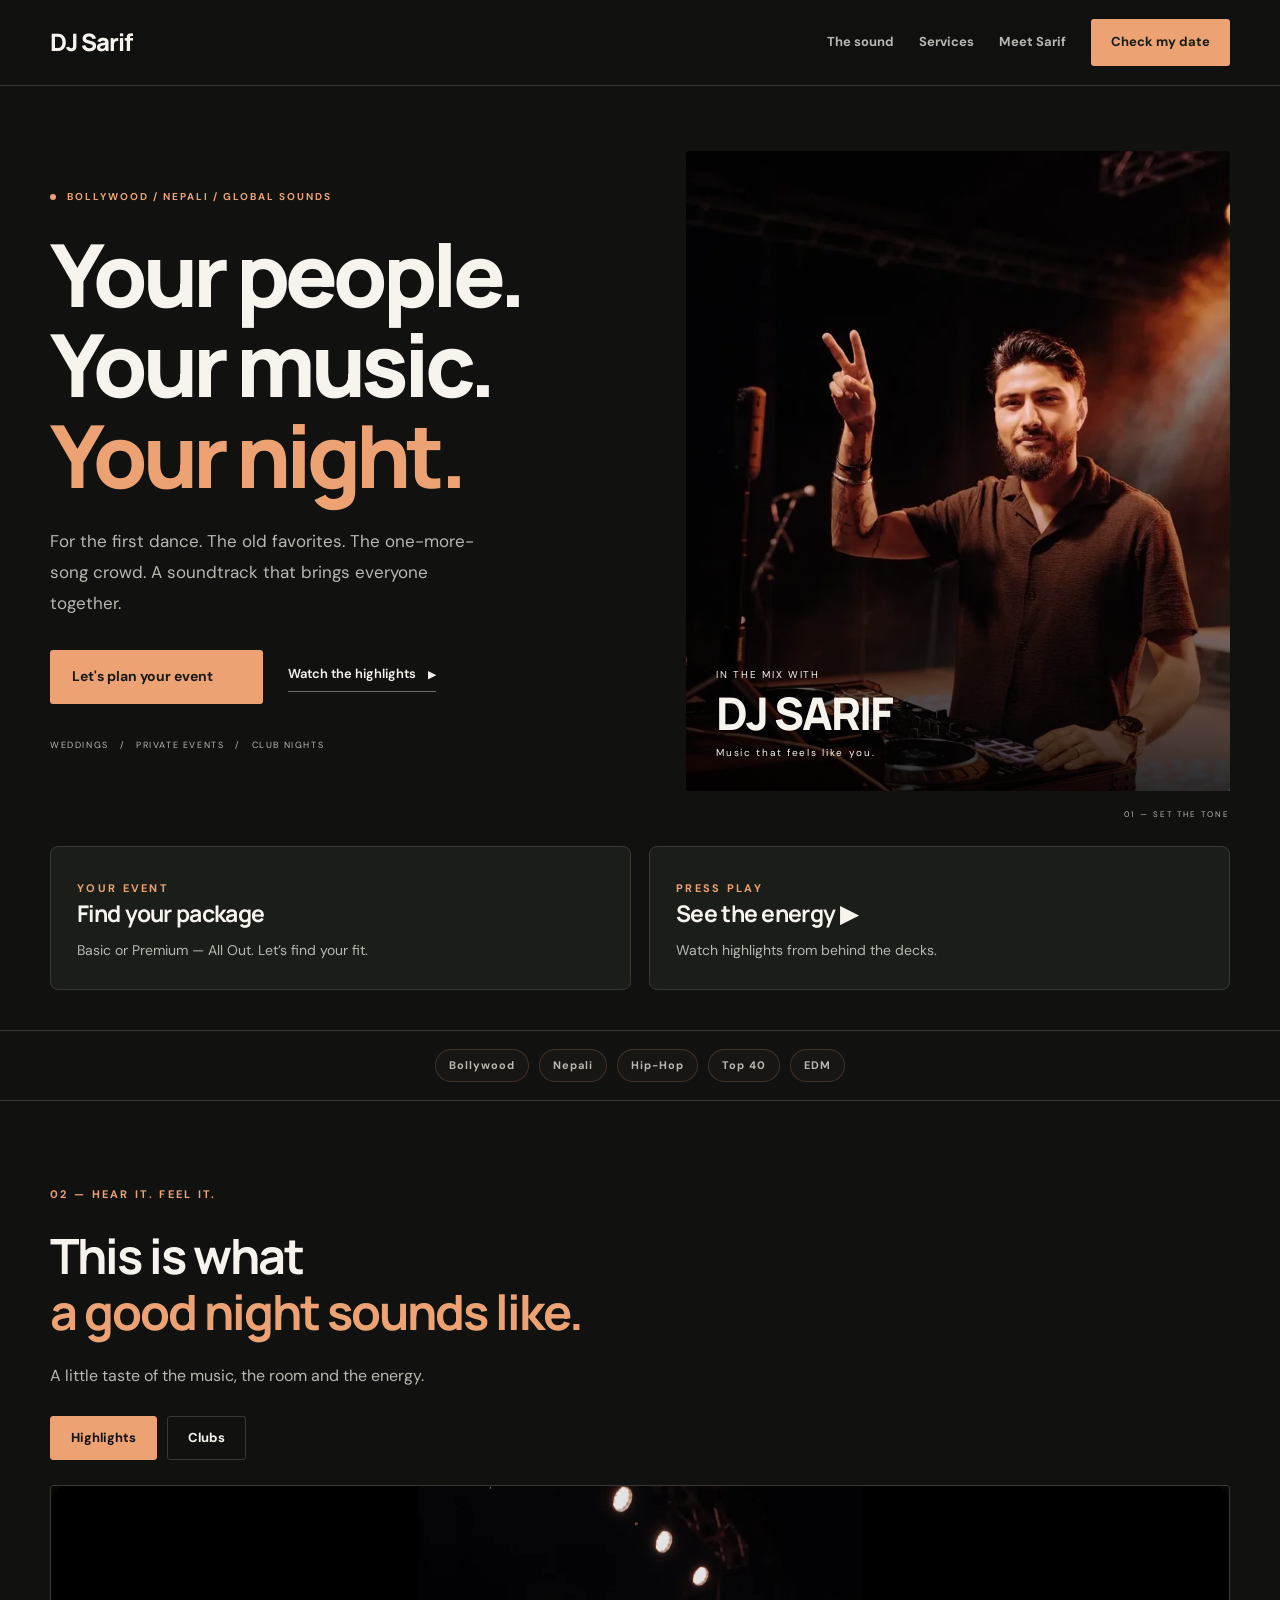
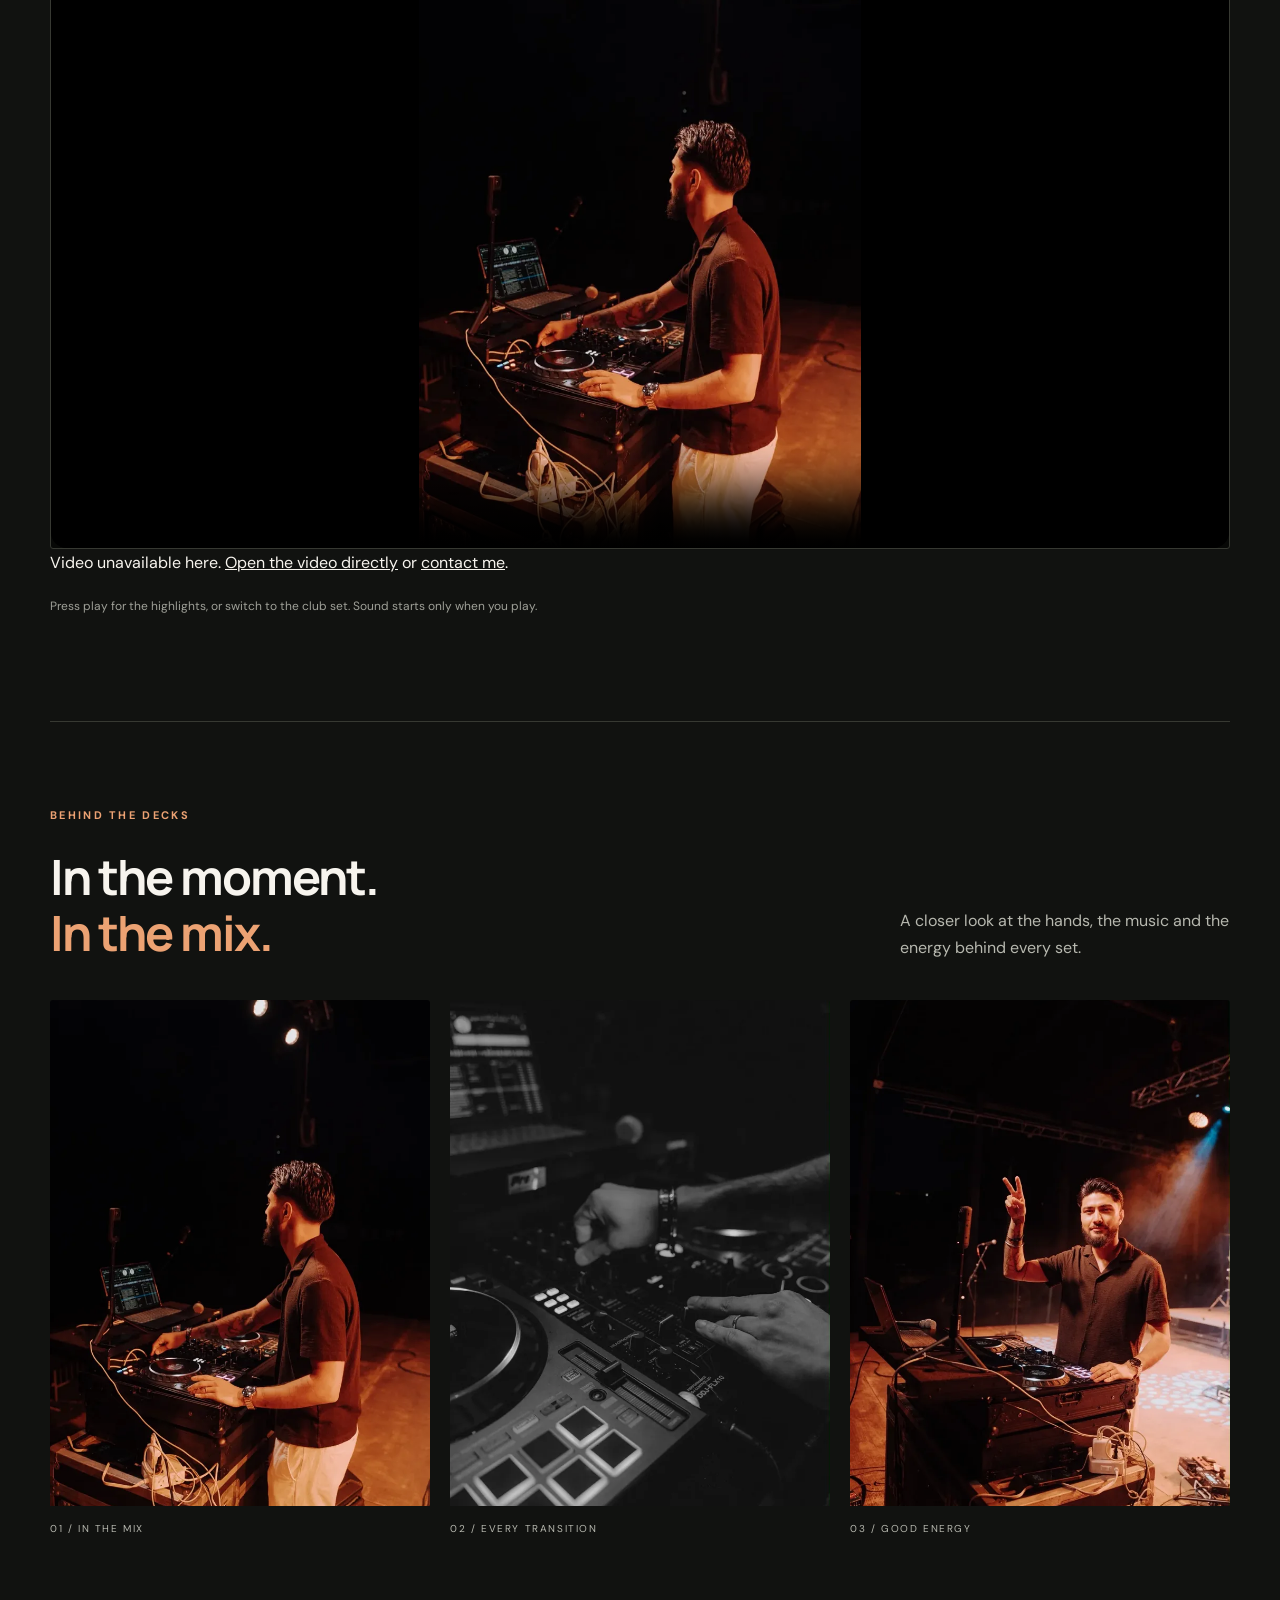
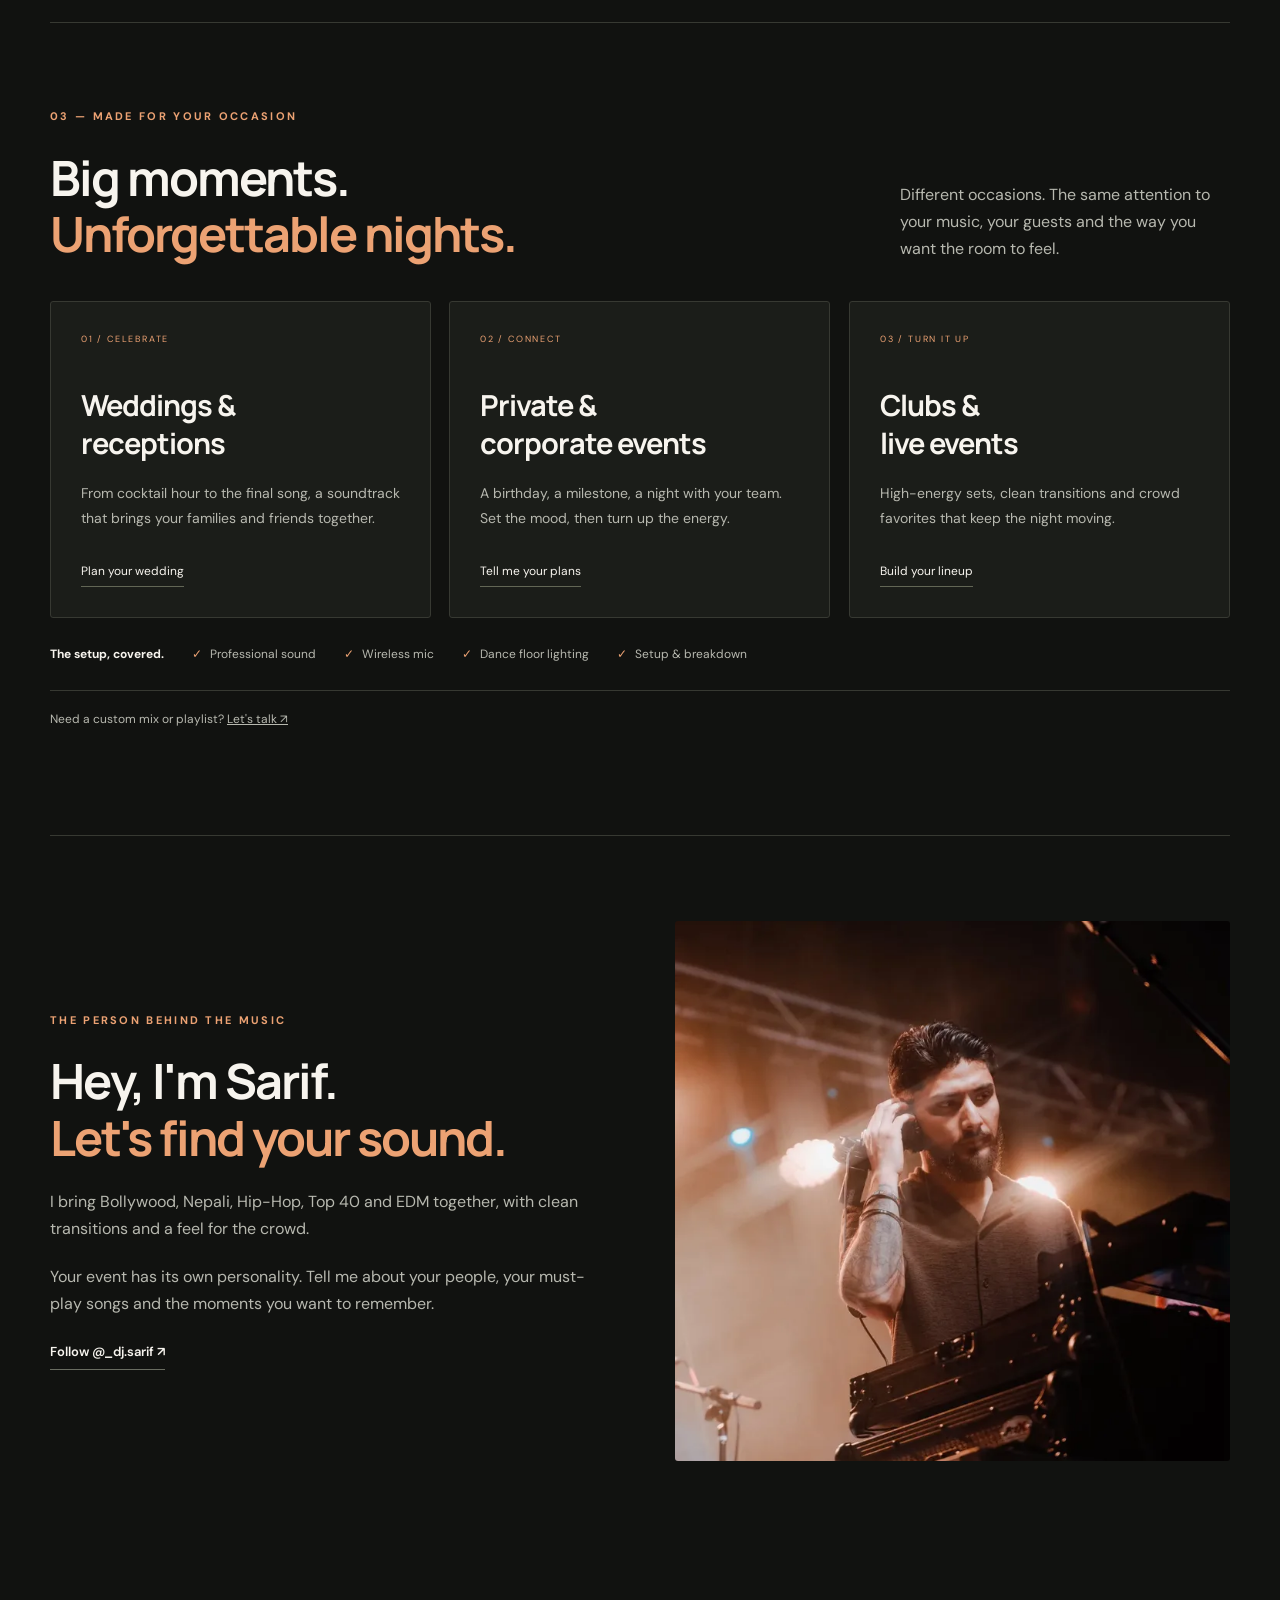
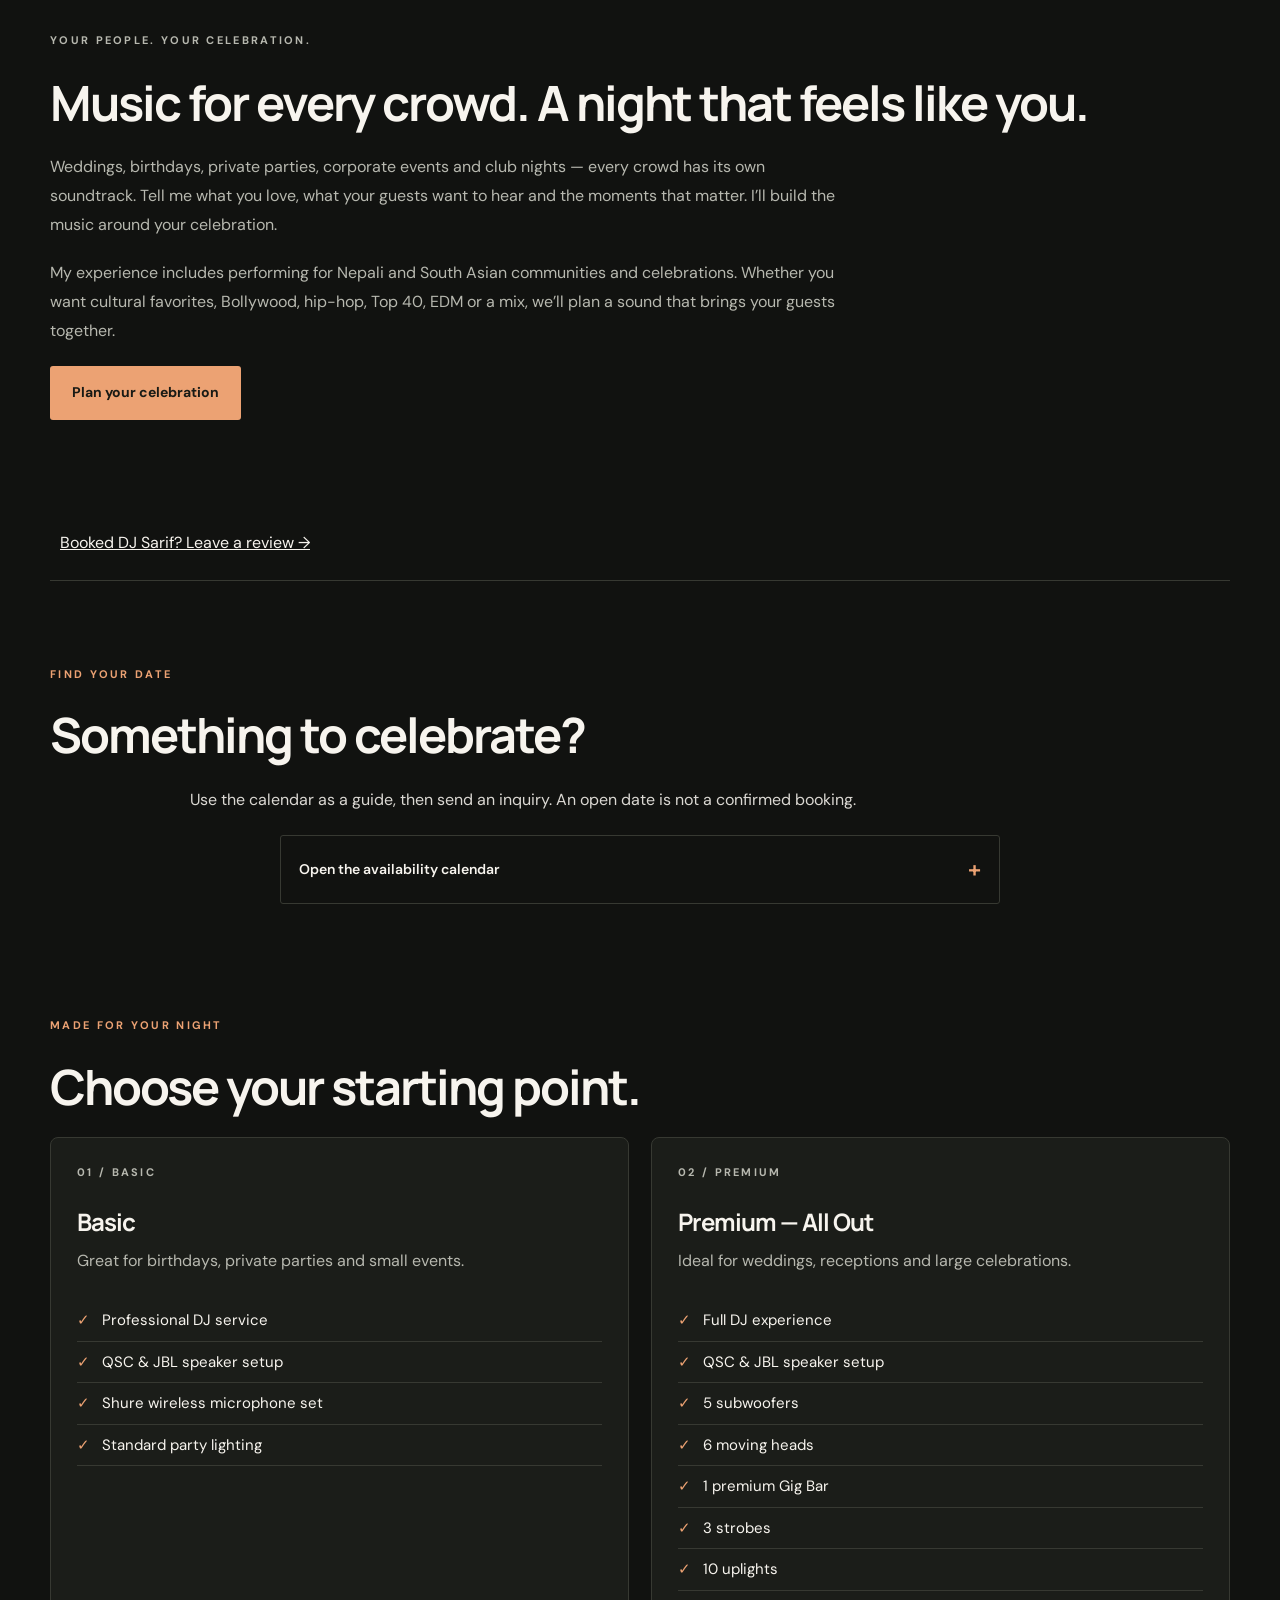
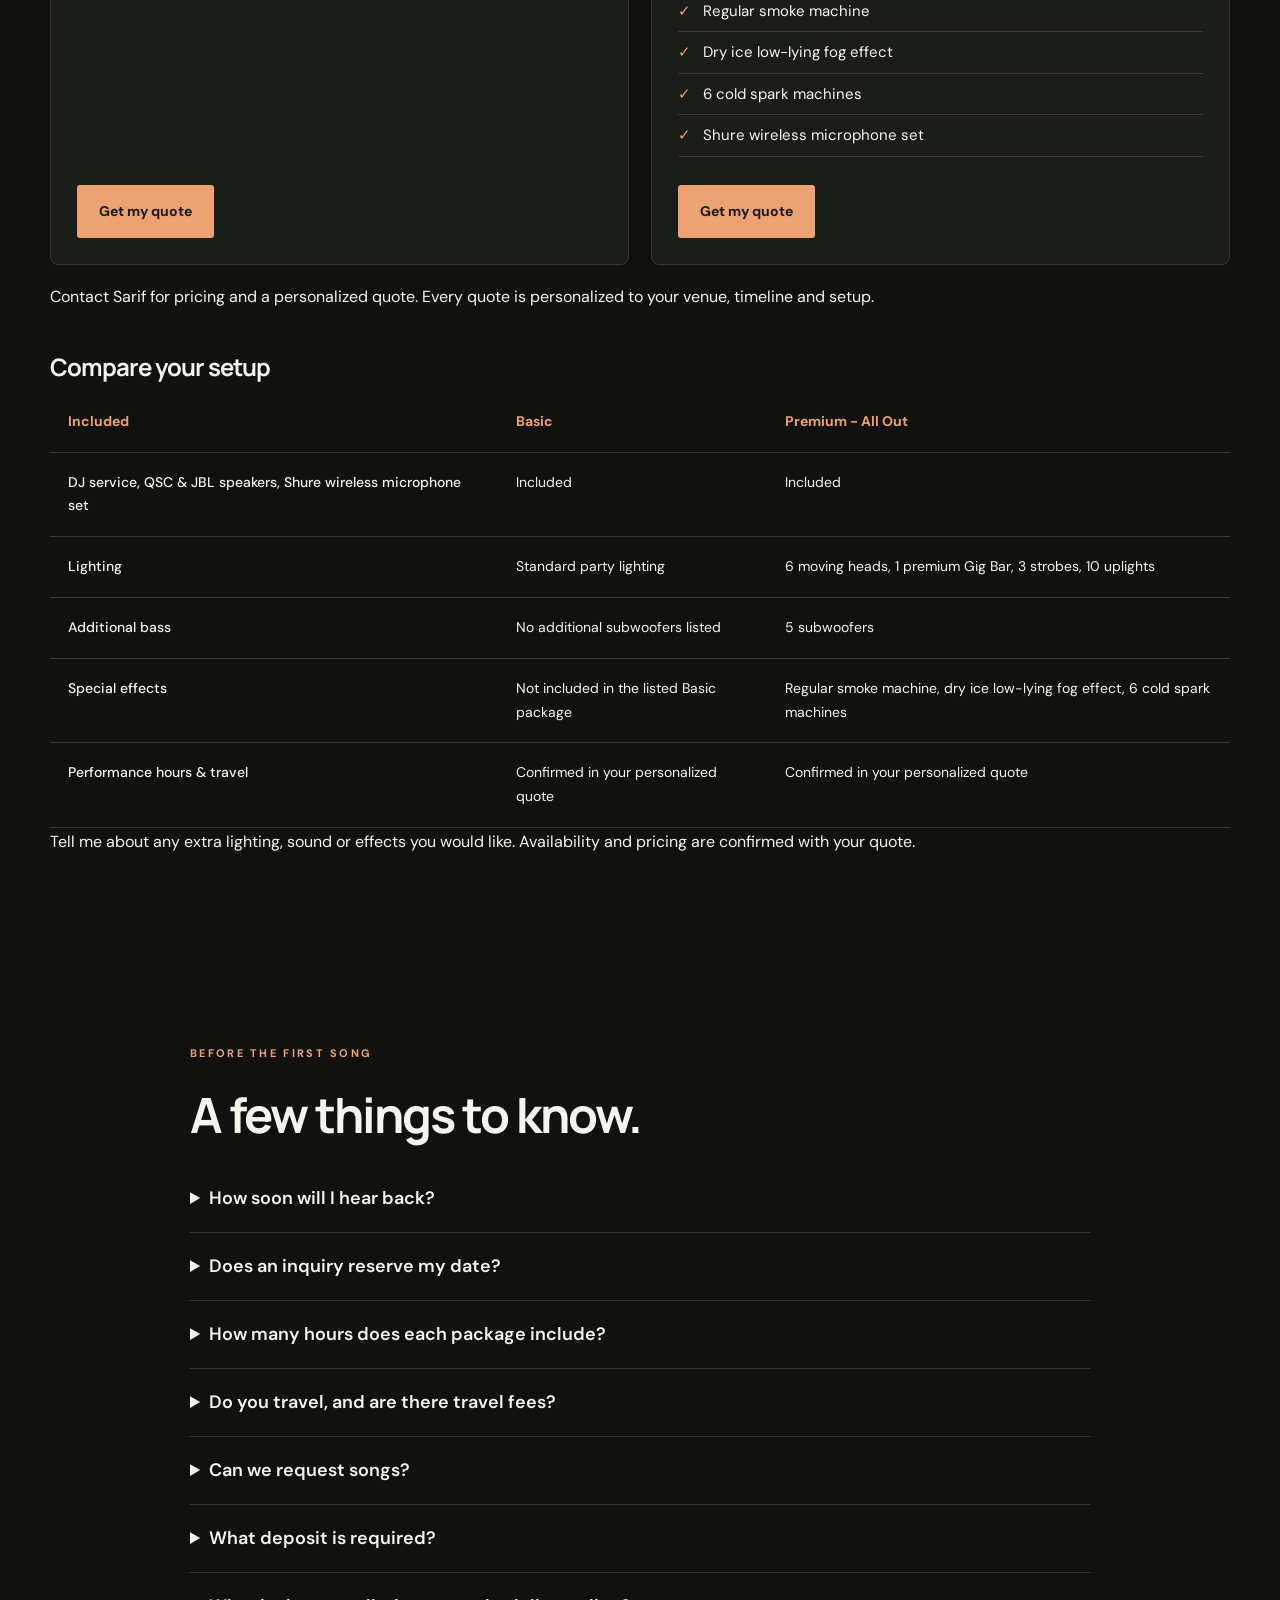
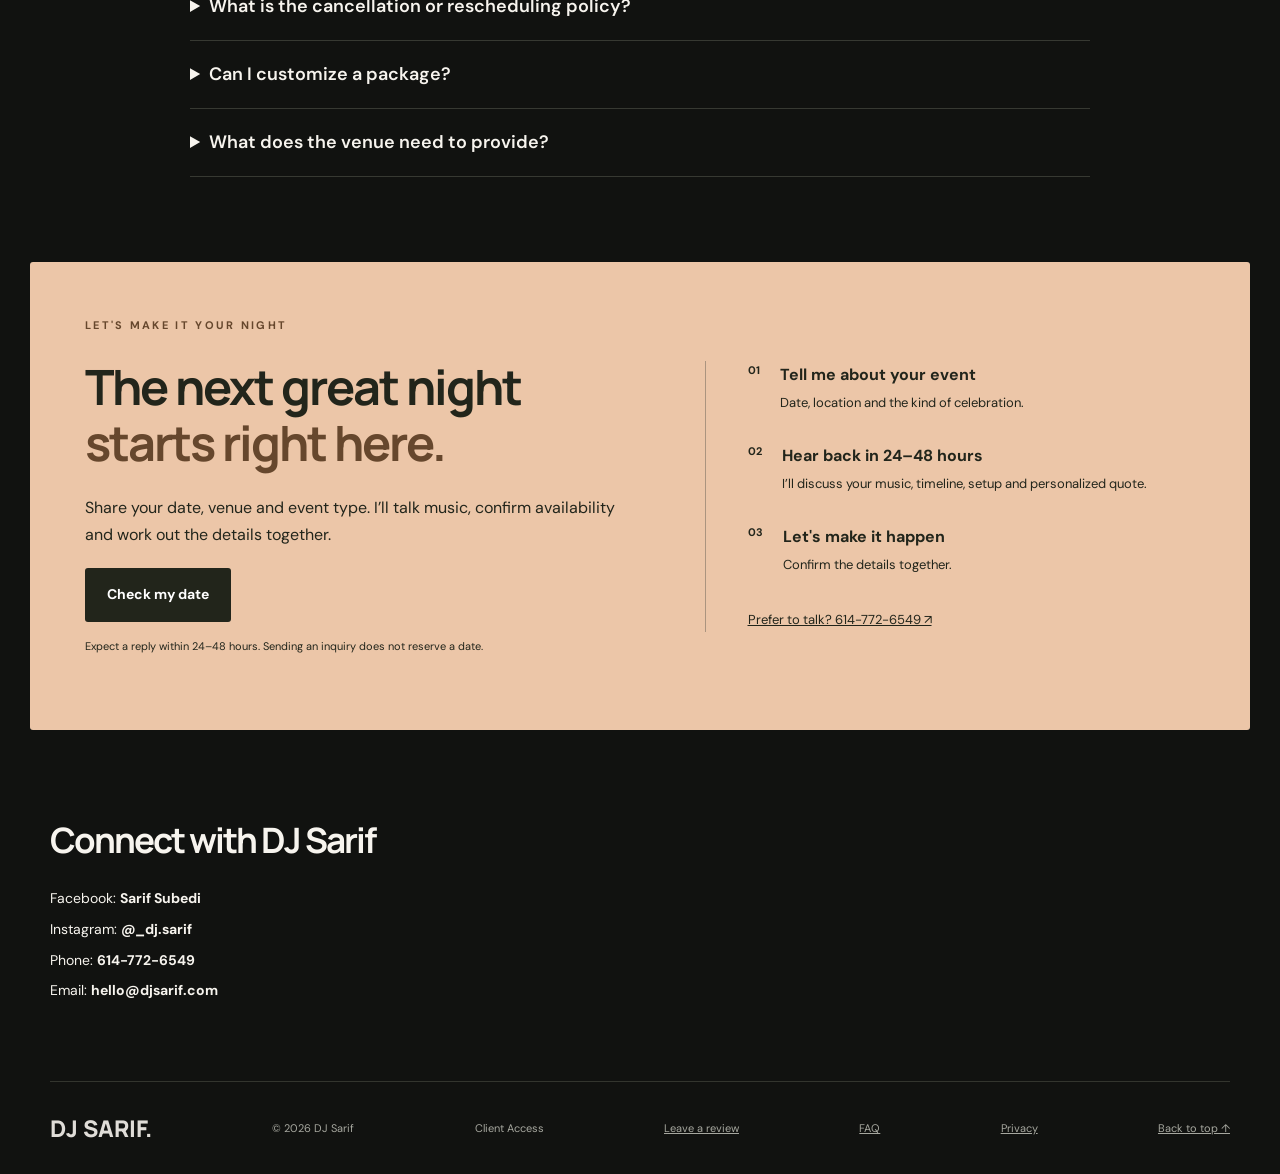
==== commit 7d9c9912: "Publish DJ Sarif website 0b8c8cb35ddd2289" ====
--- a/index.html
+++ b/index.html
@@ -2434,9 +2434,9 @@
     /* Keep your logo usage intact (as you requested) */
   </style>
 
-<link rel="stylesheet" href="redesign.css?v=a091f2e84d80794a">
-<script src="site-config.js?v=a091f2e84d80794a" defer></script>
-<script src="homepage.js?v=a091f2e84d80794a" defer></script>
+<link rel="stylesheet" href="redesign.css?v=0b8c8cb35ddd2289">
+<script src="site-config.js?v=0b8c8cb35ddd2289" defer></script>
+<script src="homepage.js?v=0b8c8cb35ddd2289" defer></script>
 
 <script type="application/ld+json">{"@context": "https://schema.org", "@graph": [{"@type": "EntertainmentBusiness", "@id": "https://djsarif.com/#business", "name": "DJ Sarif", "url": "https://djsarif.com/", "logo": "https://djsarif.com/dj-sarif-logo.png", "image": "https://djsarif.com/images/dj-sarif-stage-wide.webp", "telephone": "+1-614-772-6549", "email": "hello@djsarif.com", "areaServed": {"@type": "City", "name": "Columbus, Ohio"}, "sameAs": ["https://instagram.com/_dj.sarif", "https://www.facebook.com/profile.php?id=100011071497688"]}, {"@type": "FAQPage", "mainEntity": [{"@type": "Question", "name": "How soon will I hear back?", "acceptedAnswer": {"@type": "Answer", "text": "Expect a response within 24–48 hours. For a time-sensitive request, call 614-772-6549."}}, {"@type": "Question", "name": "Does an inquiry reserve my date?", "acceptedAnswer": {"@type": "Answer", "text": "No. I will confirm availability, discuss your plans and send a personalized quote. Your booking requirements and confirmation are set out in your agreement."}}, {"@type": "Question", "name": "How many hours does each package include?", "acceptedAnswer": {"@type": "Answer", "text": "Performance hours, setup and breakdown timing are confirmed in your quote based on your event schedule."}}, {"@type": "Question", "name": "Do you travel, and are there travel fees?", "acceptedAnswer": {"@type": "Answer", "text": "Send your venue location with your inquiry. Travel availability and any travel fees will be confirmed in your quote."}}, {"@type": "Question", "name": "Can we request songs?", "acceptedAnswer": {"@type": "Answer", "text": "Yes. Share your favorite genres, must-play songs and do-not-play list in your inquiry so I can plan the music for your event."}}, {"@type": "Question", "name": "What deposit is required?", "acceptedAnswer": {"@type": "Answer", "text": "The deposit amount and payment schedule will be confirmed in your quote and agreement."}}, {"@type": "Question", "name": "What is the cancellation or rescheduling policy?", "acceptedAnswer": {"@type": "Answer", "text": "Cancellation and rescheduling terms are confirmed in your agreement. Contact Sarif if your plans change."}}, {"@type": "Question", "name": "Can I customize a package?", "acceptedAnswer": {"@type": "Answer", "text": "Tell me which sound, lighting or effects you are interested in. Available options and any additional charges will be confirmed in your quote."}}, {"@type": "Question", "name": "What does the venue need to provide?", "acceptedAnswer": {"@type": "Answer", "text": "Share the venue details and available setup space. I will coordinate access, power and any venue requirements for lighting, fog and special effects before the event."}}]}]}</script>
 </head>
@@ -2648,7 +2648,7 @@
   </div>
 
 
-<script defer src="redesign.js?v=a091f2e84d80794a"></script>
-<script defer src="site-api.js?v=a091f2e84d80794a"></script>
+<script defer src="redesign.js?v=0b8c8cb35ddd2289"></script>
+<script defer src="site-api.js?v=0b8c8cb35ddd2289"></script>
 </body>
 </html>
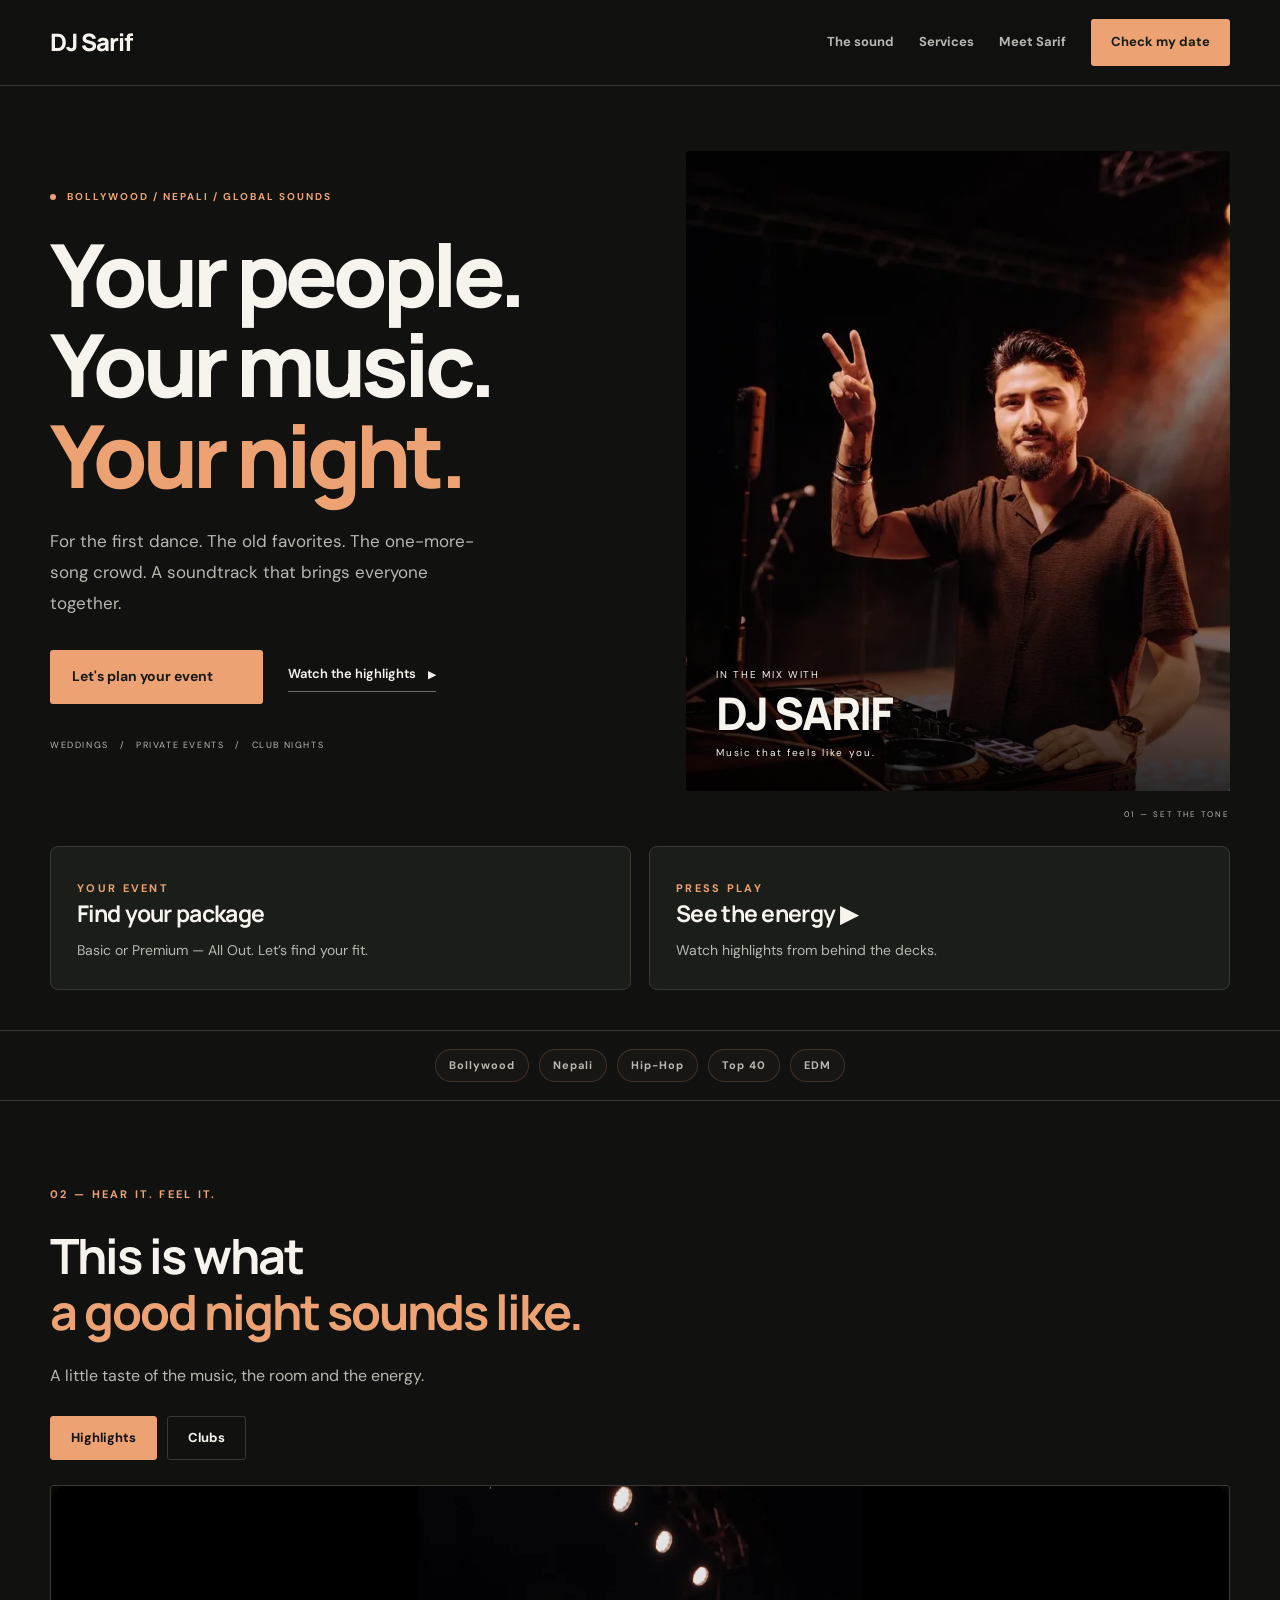
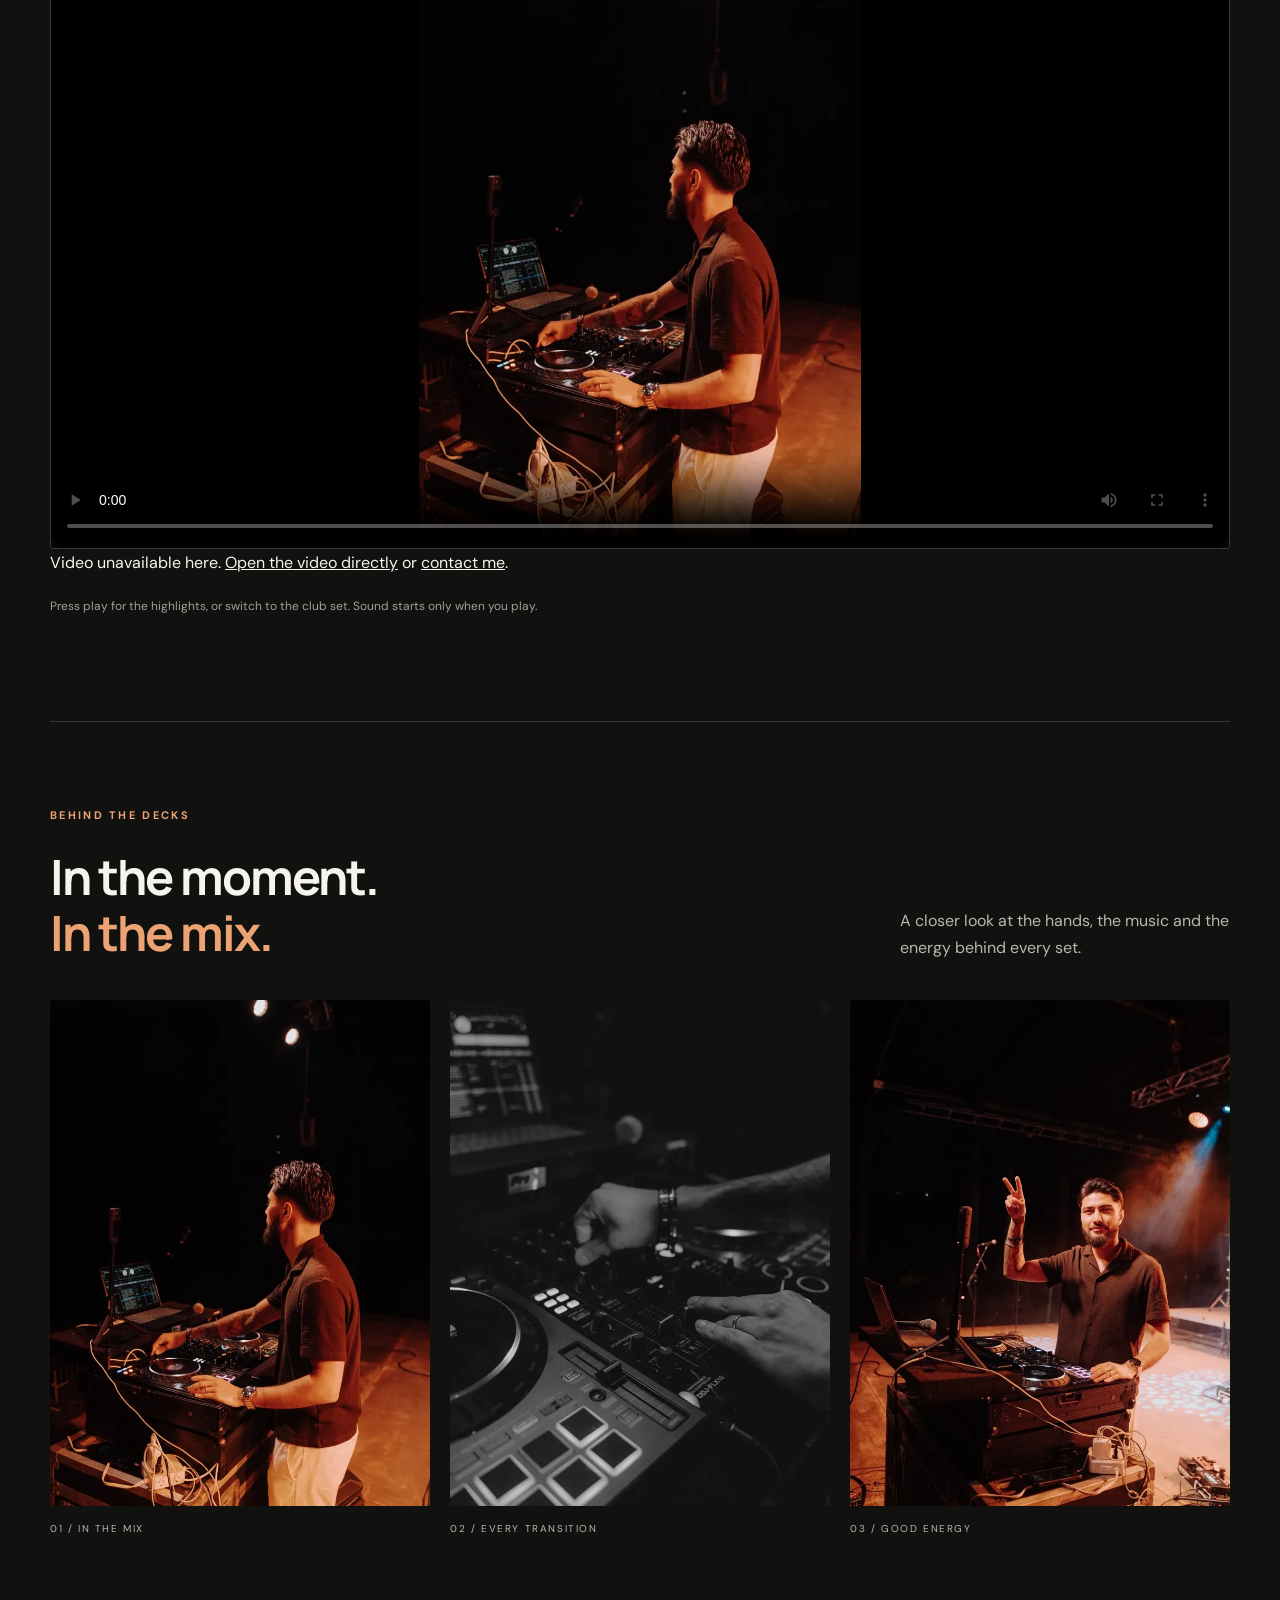
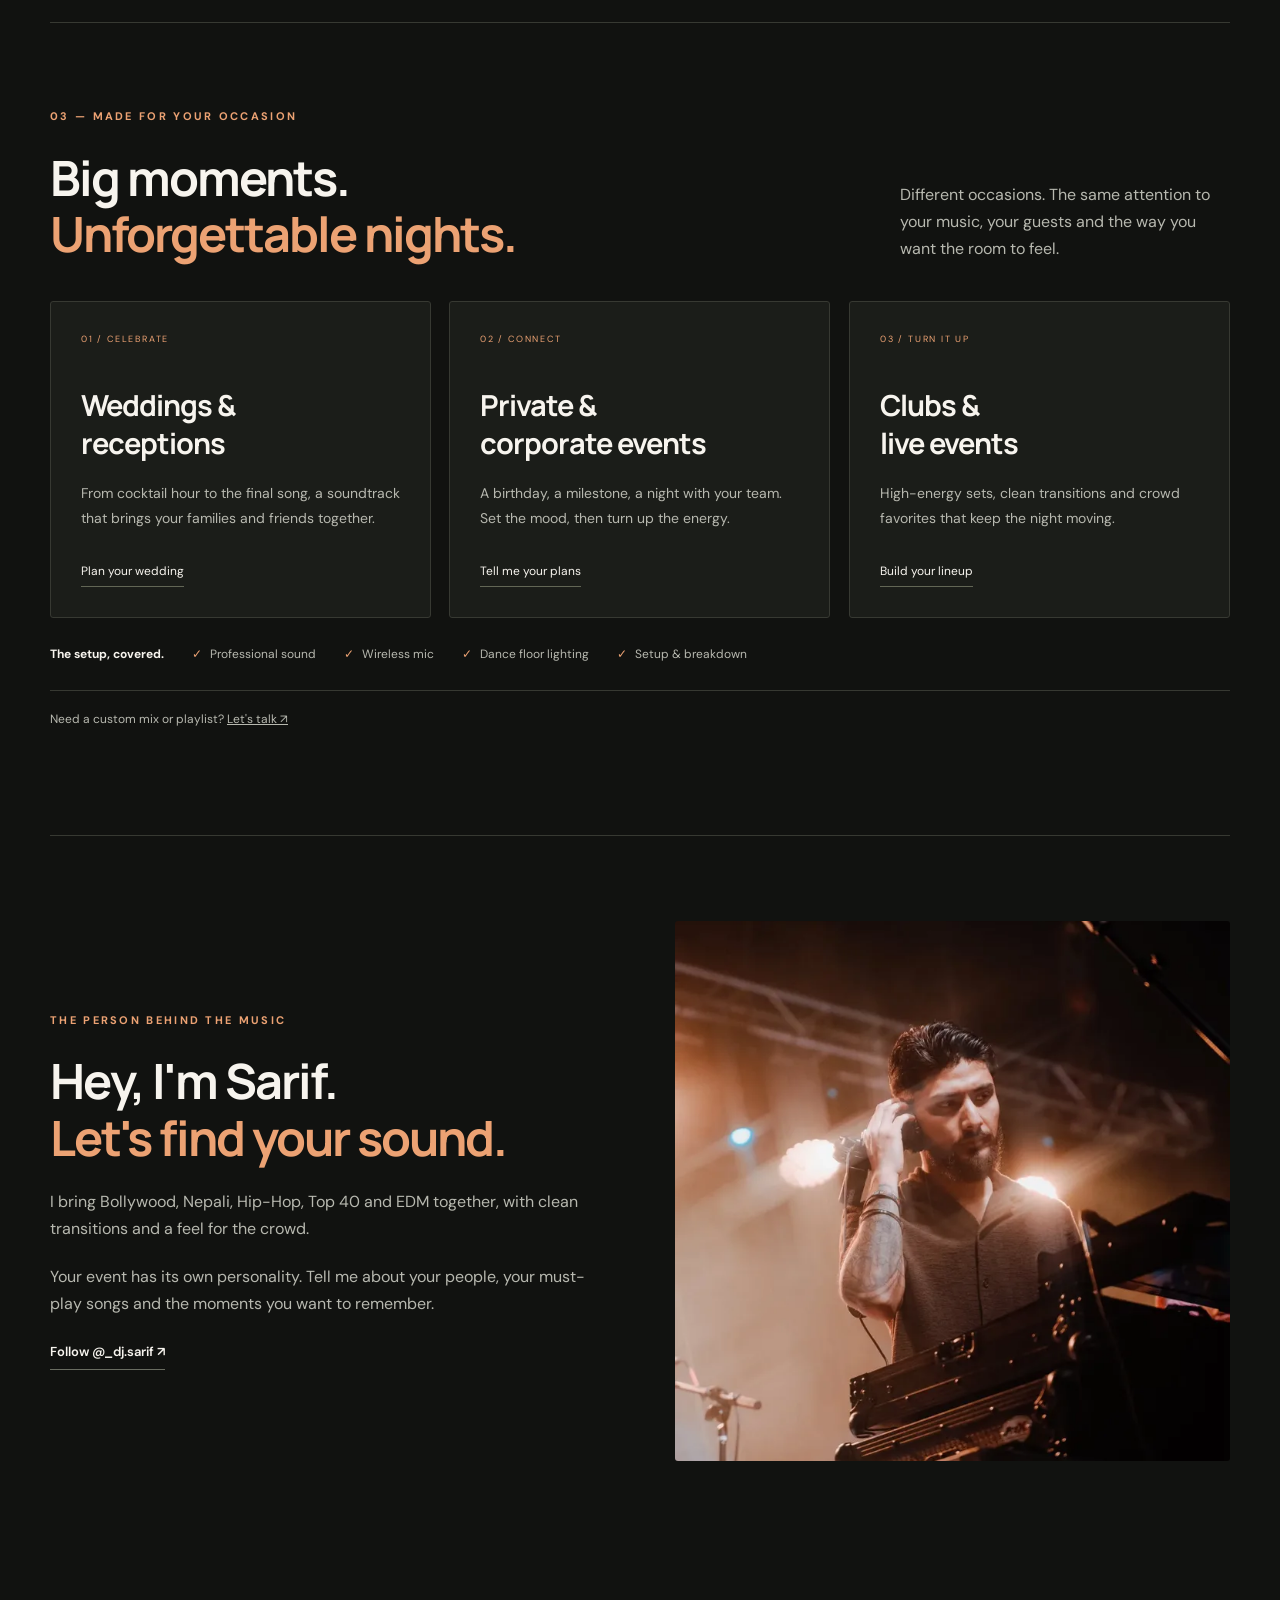
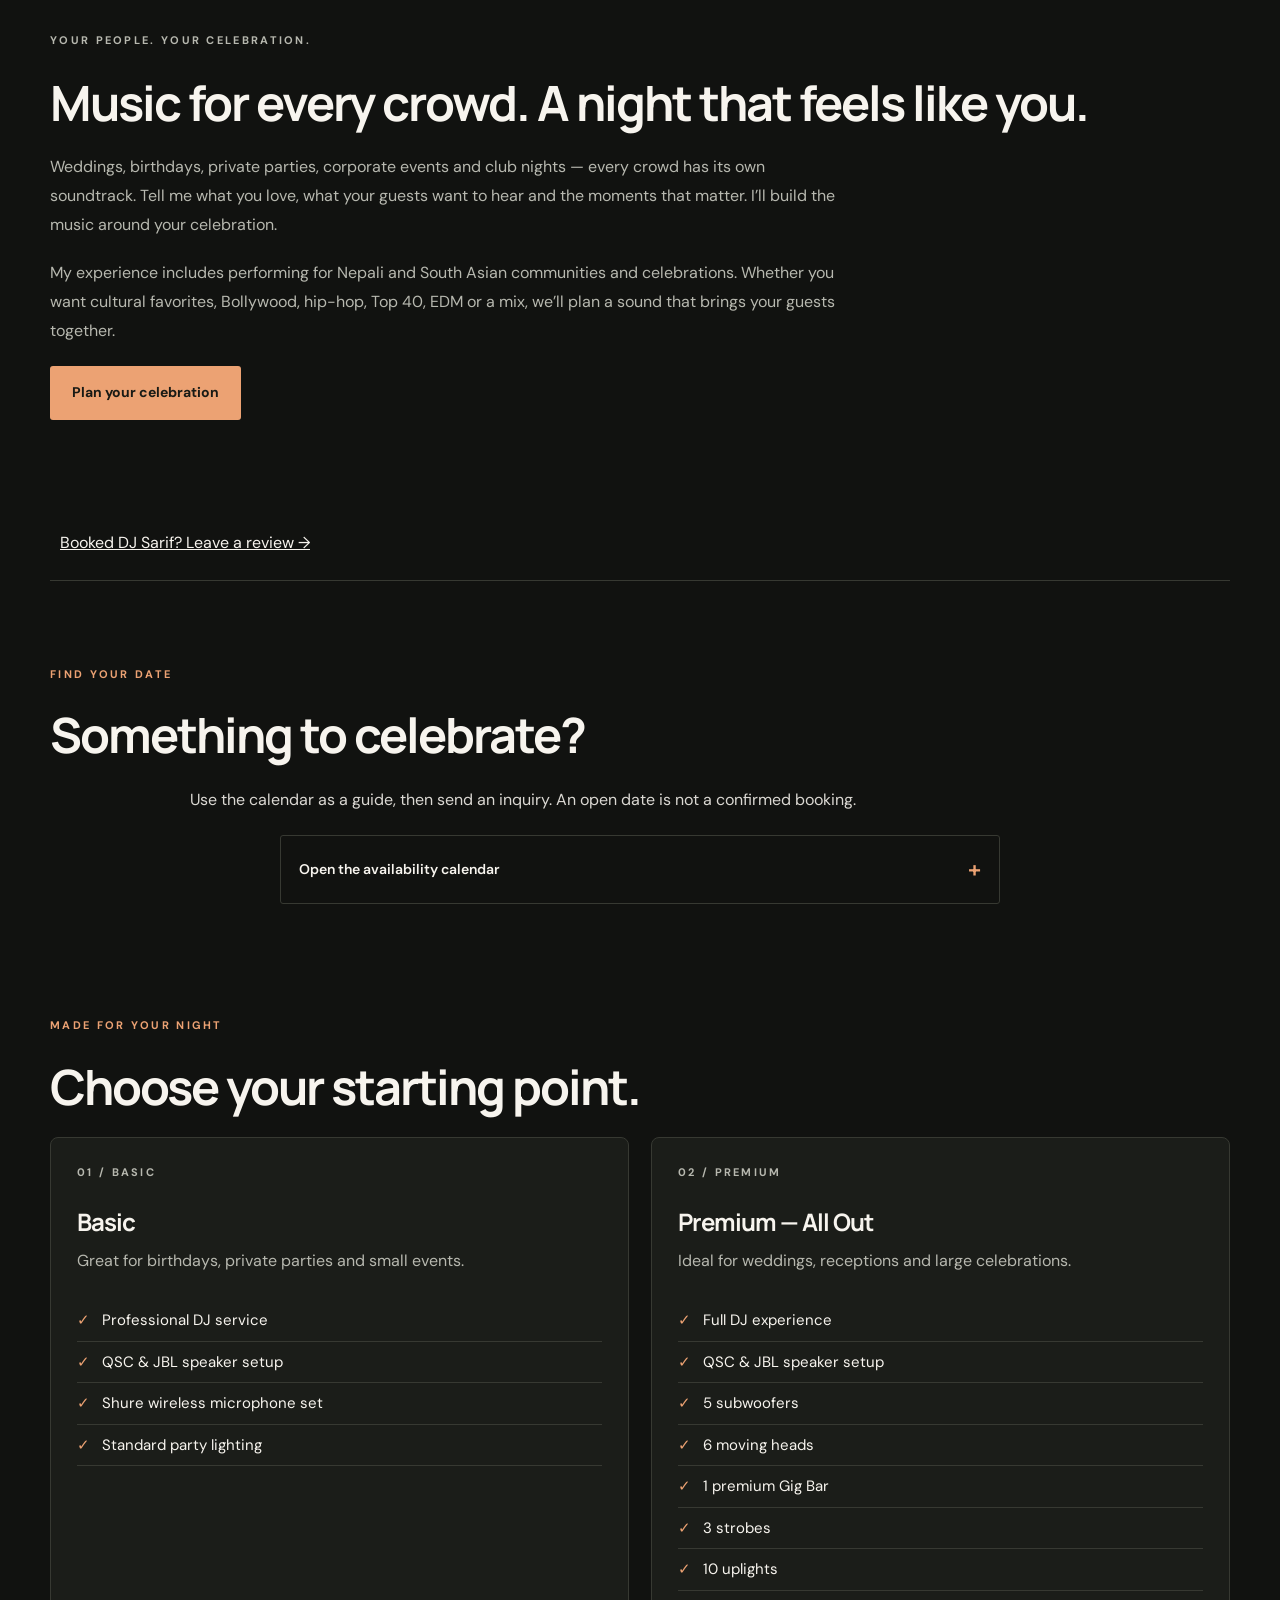
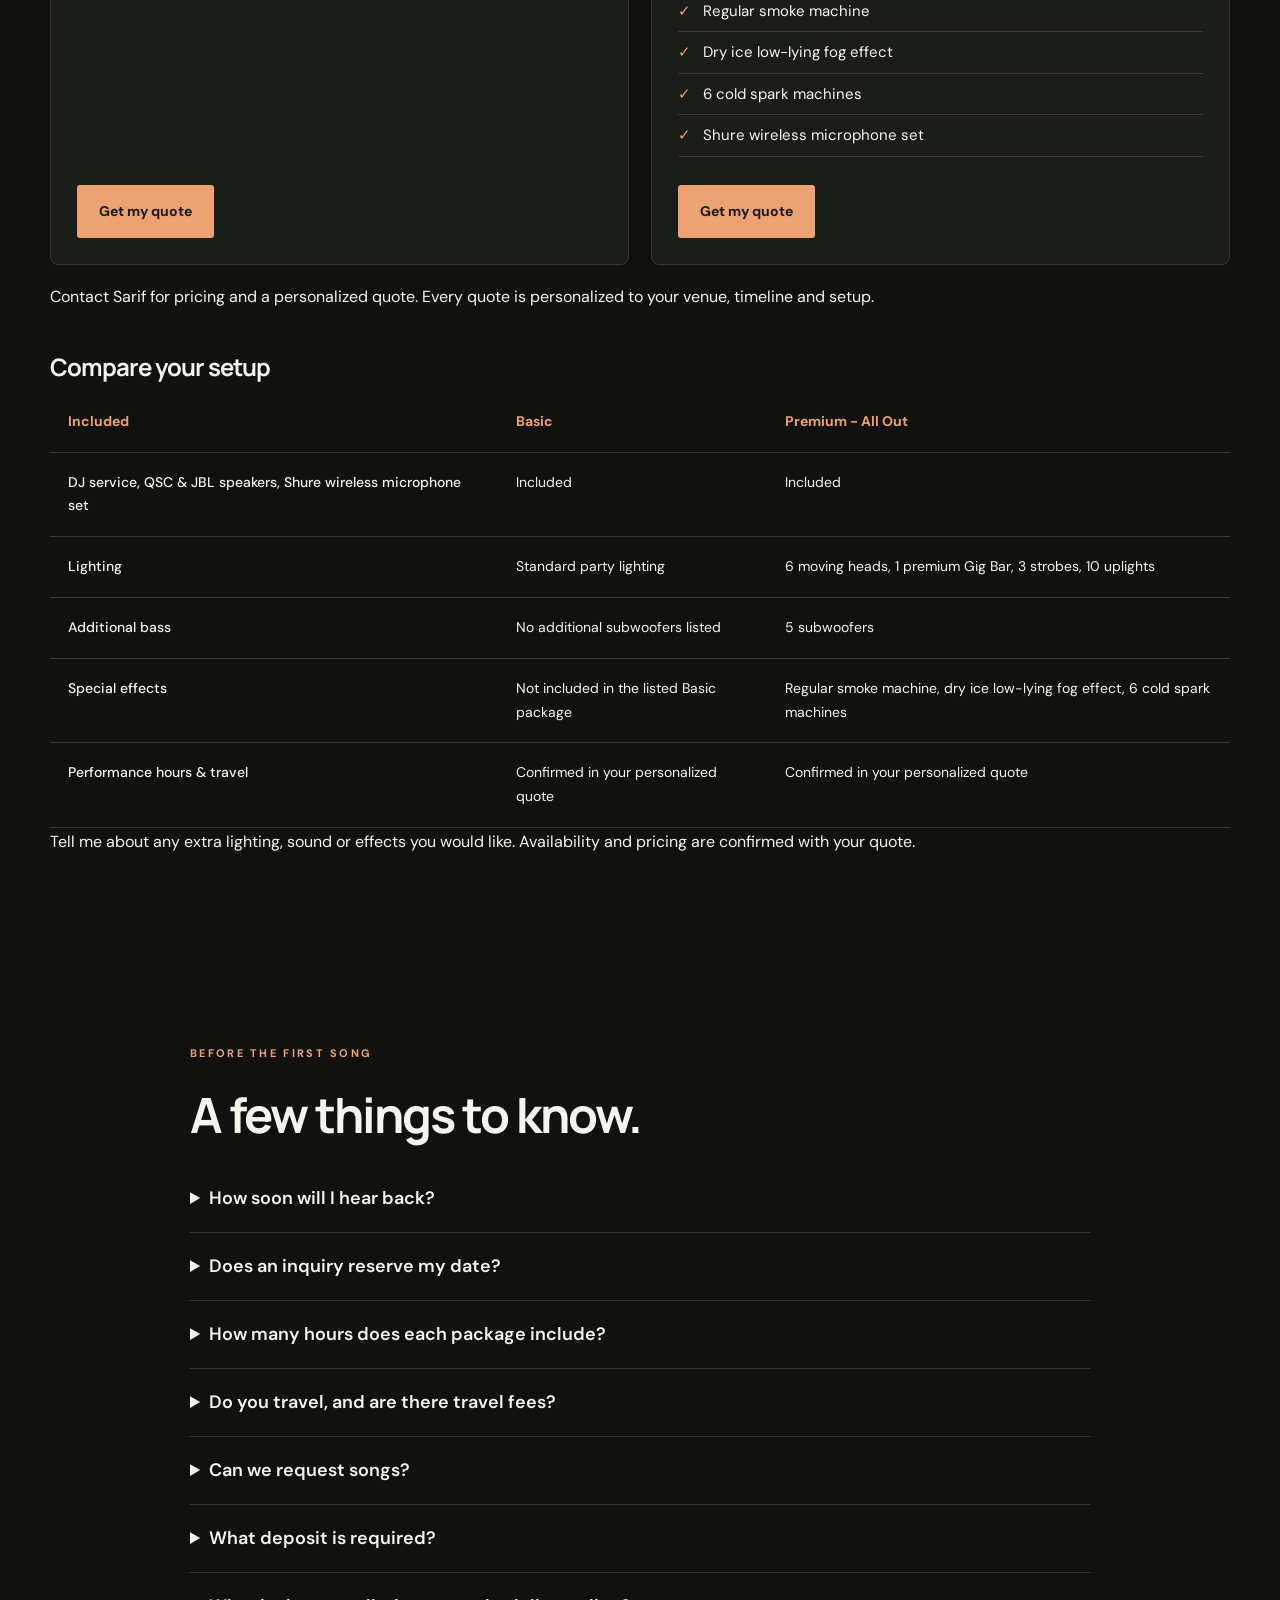
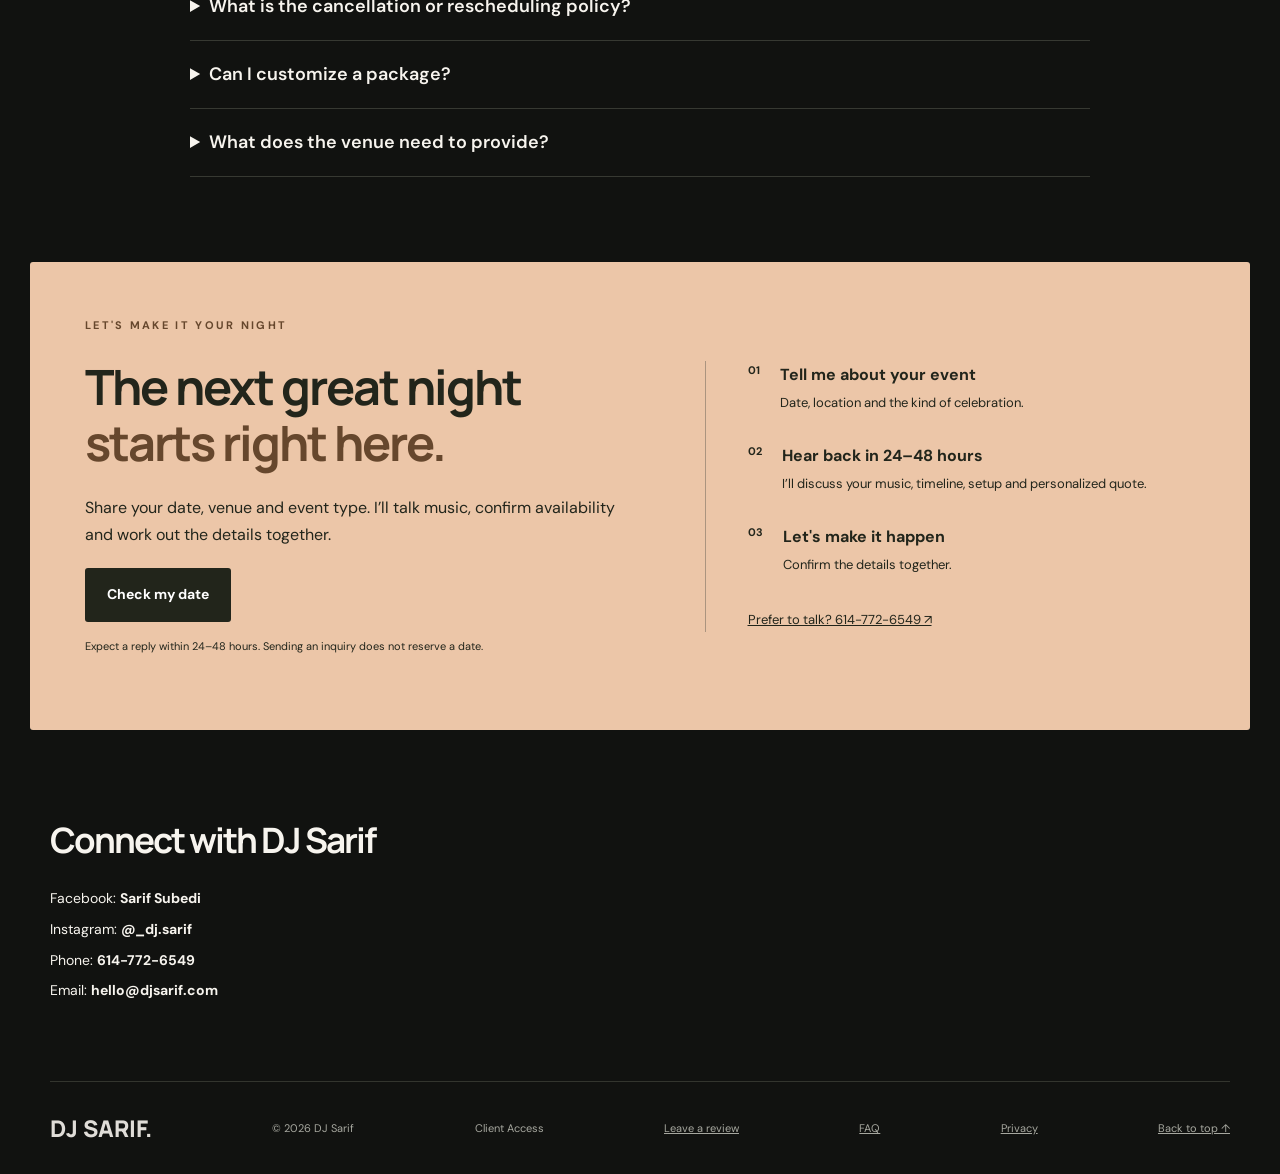
==== commit 700c6109: "Publish DJ Sarif website 81b22d999b44325d" ====
--- a/index.html
+++ b/index.html
@@ -2434,9 +2434,9 @@
     /* Keep your logo usage intact (as you requested) */
   </style>
 
-<link rel="stylesheet" href="redesign.css?v=0b8c8cb35ddd2289">
-<script src="site-config.js?v=0b8c8cb35ddd2289" defer></script>
-<script src="homepage.js?v=0b8c8cb35ddd2289" defer></script>
+<link rel="stylesheet" href="redesign.css?v=81b22d999b44325d">
+<script src="site-config.js?v=81b22d999b44325d" defer></script>
+<script src="homepage.js?v=81b22d999b44325d" defer></script>
 
 <script type="application/ld+json">{"@context": "https://schema.org", "@graph": [{"@type": "EntertainmentBusiness", "@id": "https://djsarif.com/#business", "name": "DJ Sarif", "url": "https://djsarif.com/", "logo": "https://djsarif.com/dj-sarif-logo.png", "image": "https://djsarif.com/images/dj-sarif-stage-wide.webp", "telephone": "+1-614-772-6549", "email": "hello@djsarif.com", "areaServed": {"@type": "City", "name": "Columbus, Ohio"}, "sameAs": ["https://instagram.com/_dj.sarif", "https://www.facebook.com/profile.php?id=100011071497688"]}, {"@type": "FAQPage", "mainEntity": [{"@type": "Question", "name": "How soon will I hear back?", "acceptedAnswer": {"@type": "Answer", "text": "Expect a response within 24–48 hours. For a time-sensitive request, call 614-772-6549."}}, {"@type": "Question", "name": "Does an inquiry reserve my date?", "acceptedAnswer": {"@type": "Answer", "text": "No. I will confirm availability, discuss your plans and send a personalized quote. Your booking requirements and confirmation are set out in your agreement."}}, {"@type": "Question", "name": "How many hours does each package include?", "acceptedAnswer": {"@type": "Answer", "text": "Performance hours, setup and breakdown timing are confirmed in your quote based on your event schedule."}}, {"@type": "Question", "name": "Do you travel, and are there travel fees?", "acceptedAnswer": {"@type": "Answer", "text": "Send your venue location with your inquiry. Travel availability and any travel fees will be confirmed in your quote."}}, {"@type": "Question", "name": "Can we request songs?", "acceptedAnswer": {"@type": "Answer", "text": "Yes. Share your favorite genres, must-play songs and do-not-play list in your inquiry so I can plan the music for your event."}}, {"@type": "Question", "name": "What deposit is required?", "acceptedAnswer": {"@type": "Answer", "text": "The deposit amount and payment schedule will be confirmed in your quote and agreement."}}, {"@type": "Question", "name": "What is the cancellation or rescheduling policy?", "acceptedAnswer": {"@type": "Answer", "text": "Cancellation and rescheduling terms are confirmed in your agreement. Contact Sarif if your plans change."}}, {"@type": "Question", "name": "Can I customize a package?", "acceptedAnswer": {"@type": "Answer", "text": "Tell me which sound, lighting or effects you are interested in. Available options and any additional charges will be confirmed in your quote."}}, {"@type": "Question", "name": "What does the venue need to provide?", "acceptedAnswer": {"@type": "Answer", "text": "Share the venue details and available setup space. I will coordinate access, power and any venue requirements for lighting, fog and special effects before the event."}}]}]}</script>
 </head>
@@ -2648,7 +2648,7 @@
   </div>
 
 
-<script defer src="redesign.js?v=0b8c8cb35ddd2289"></script>
-<script defer src="site-api.js?v=0b8c8cb35ddd2289"></script>
+<script defer src="redesign.js?v=81b22d999b44325d"></script>
+<script defer src="site-api.js?v=81b22d999b44325d"></script>
 </body>
 </html>
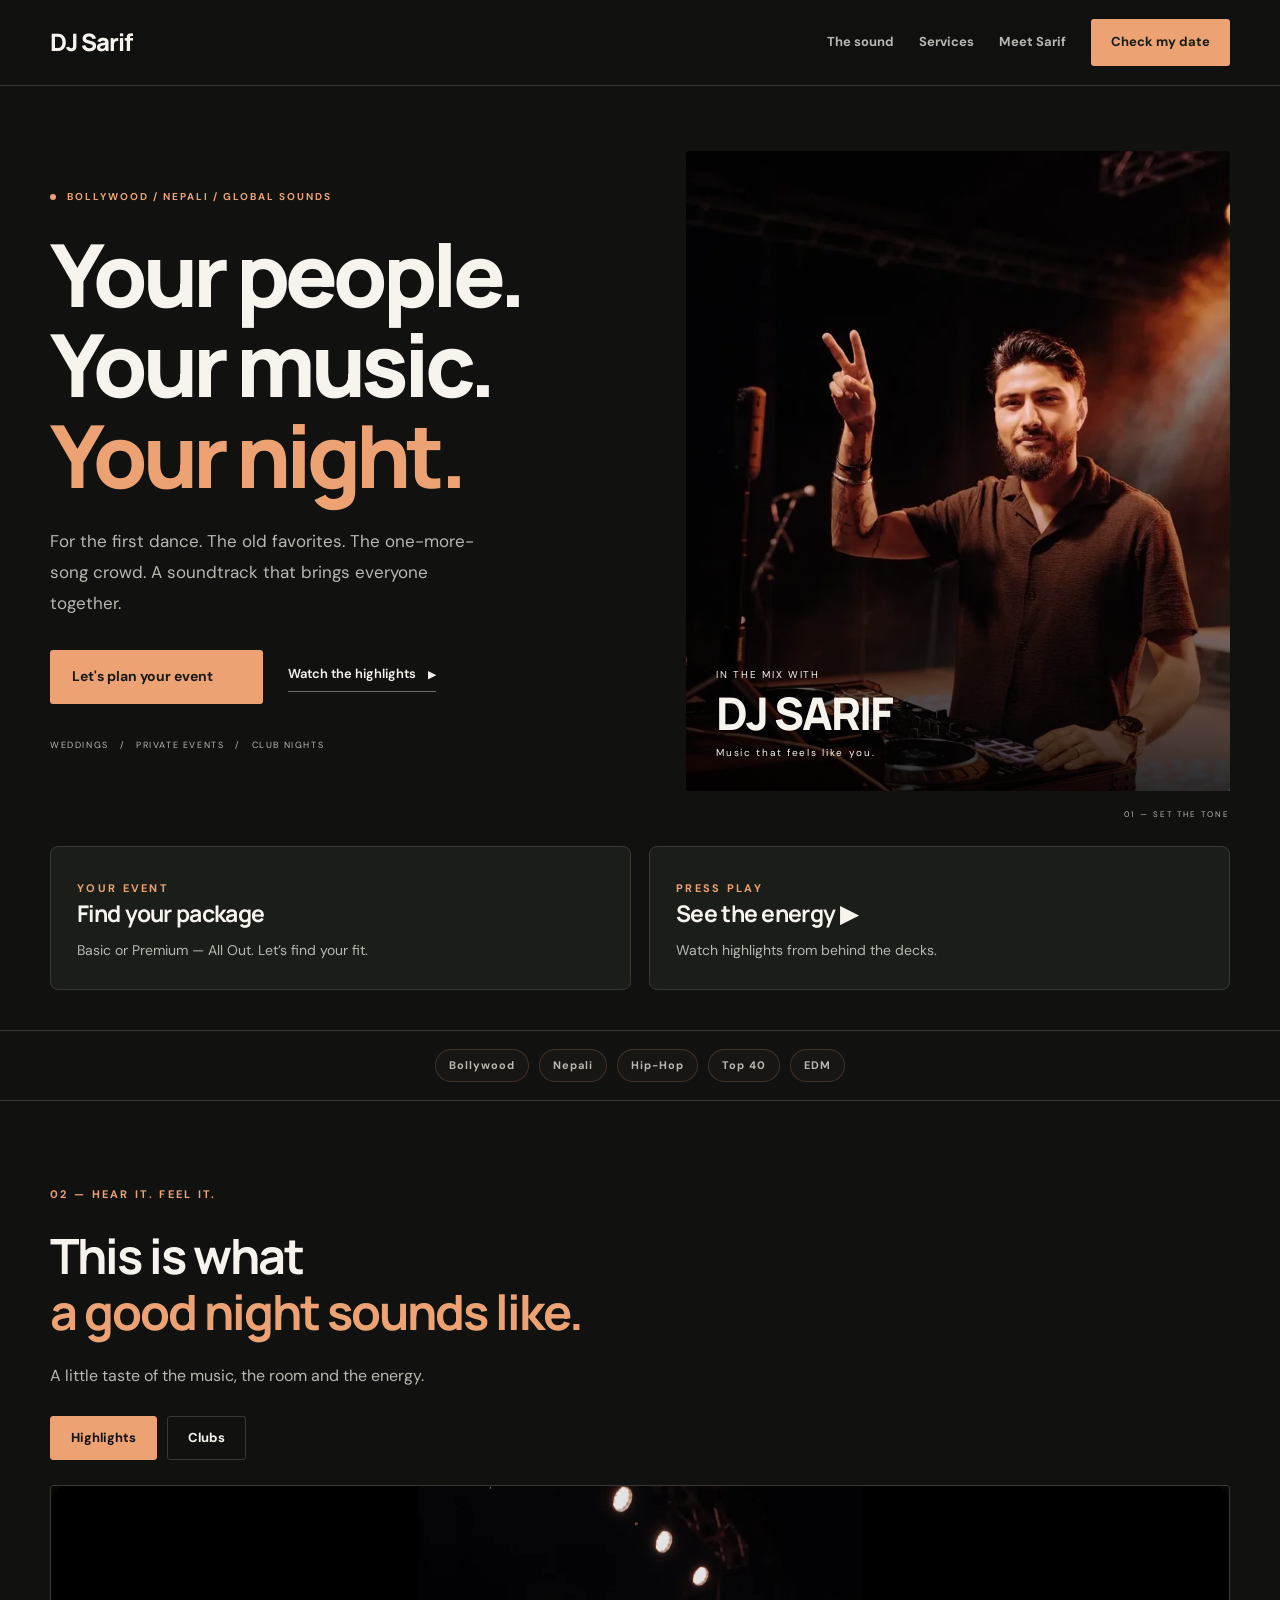
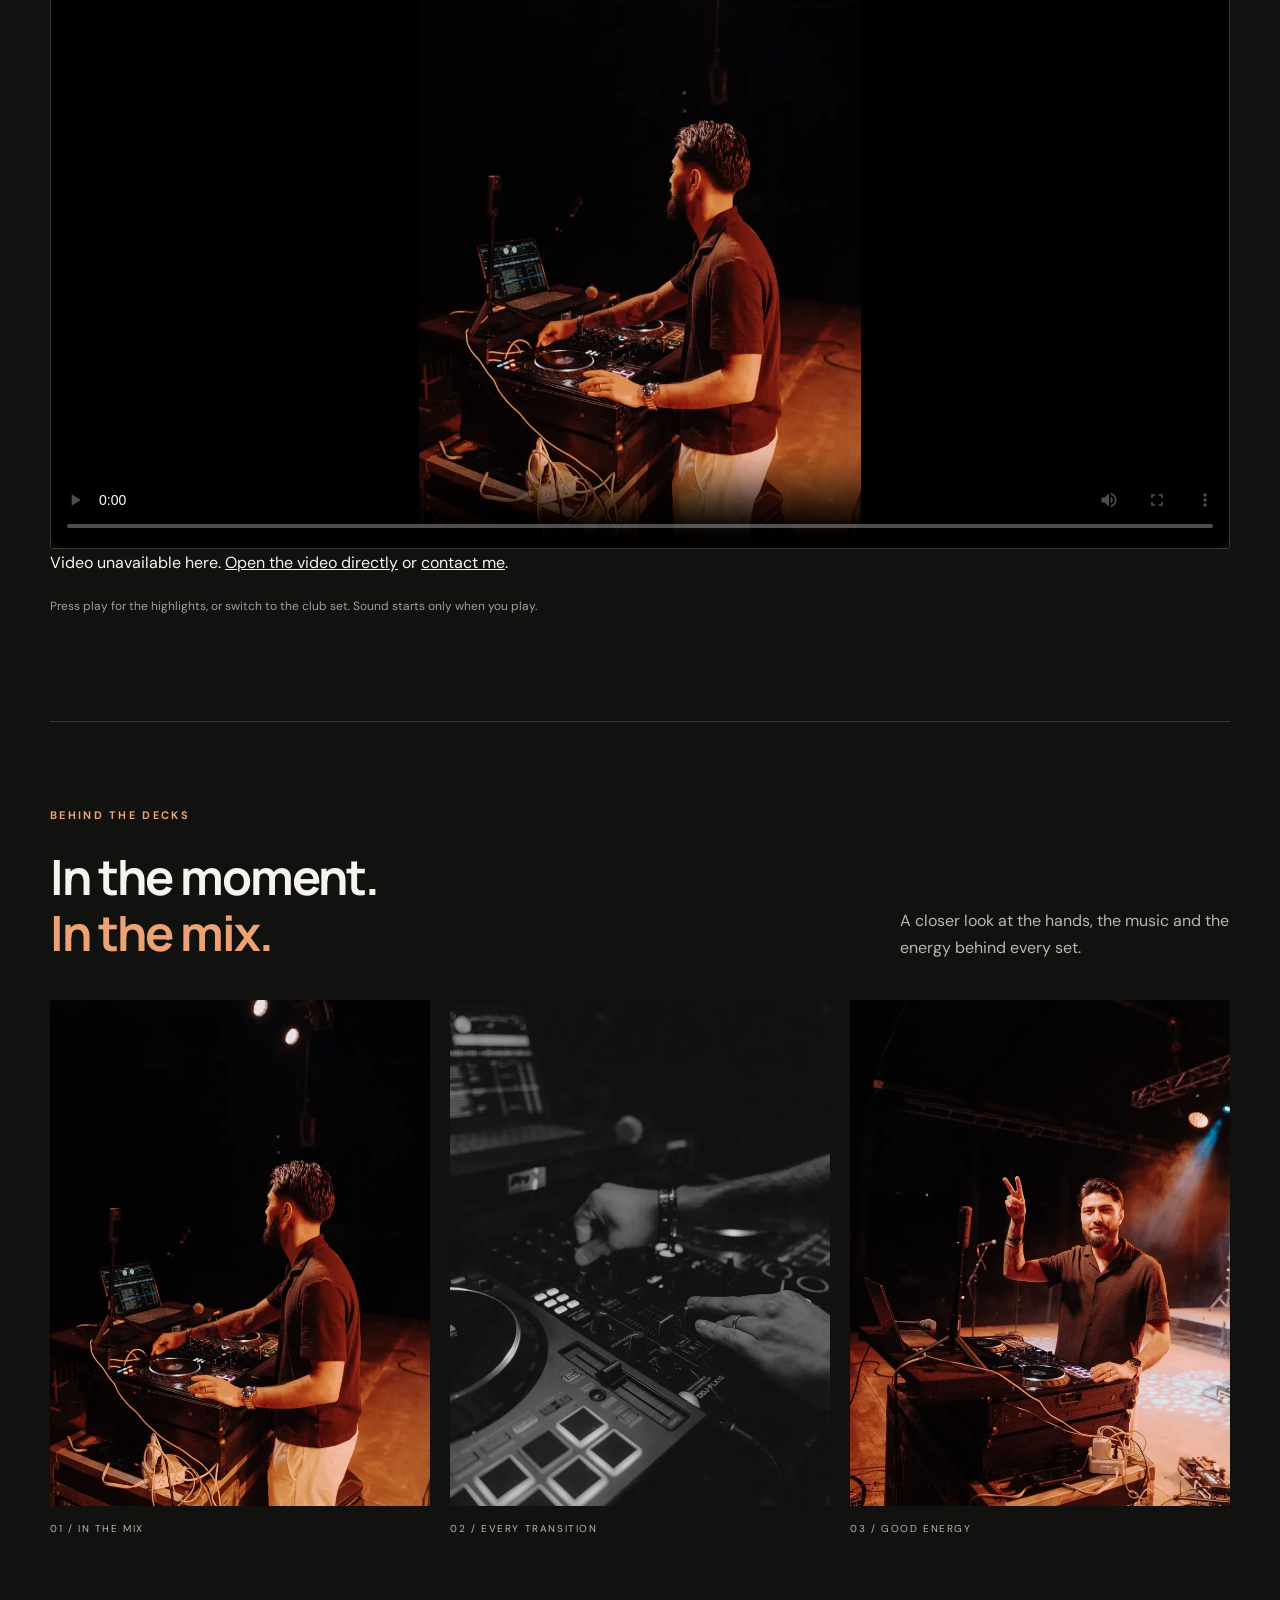
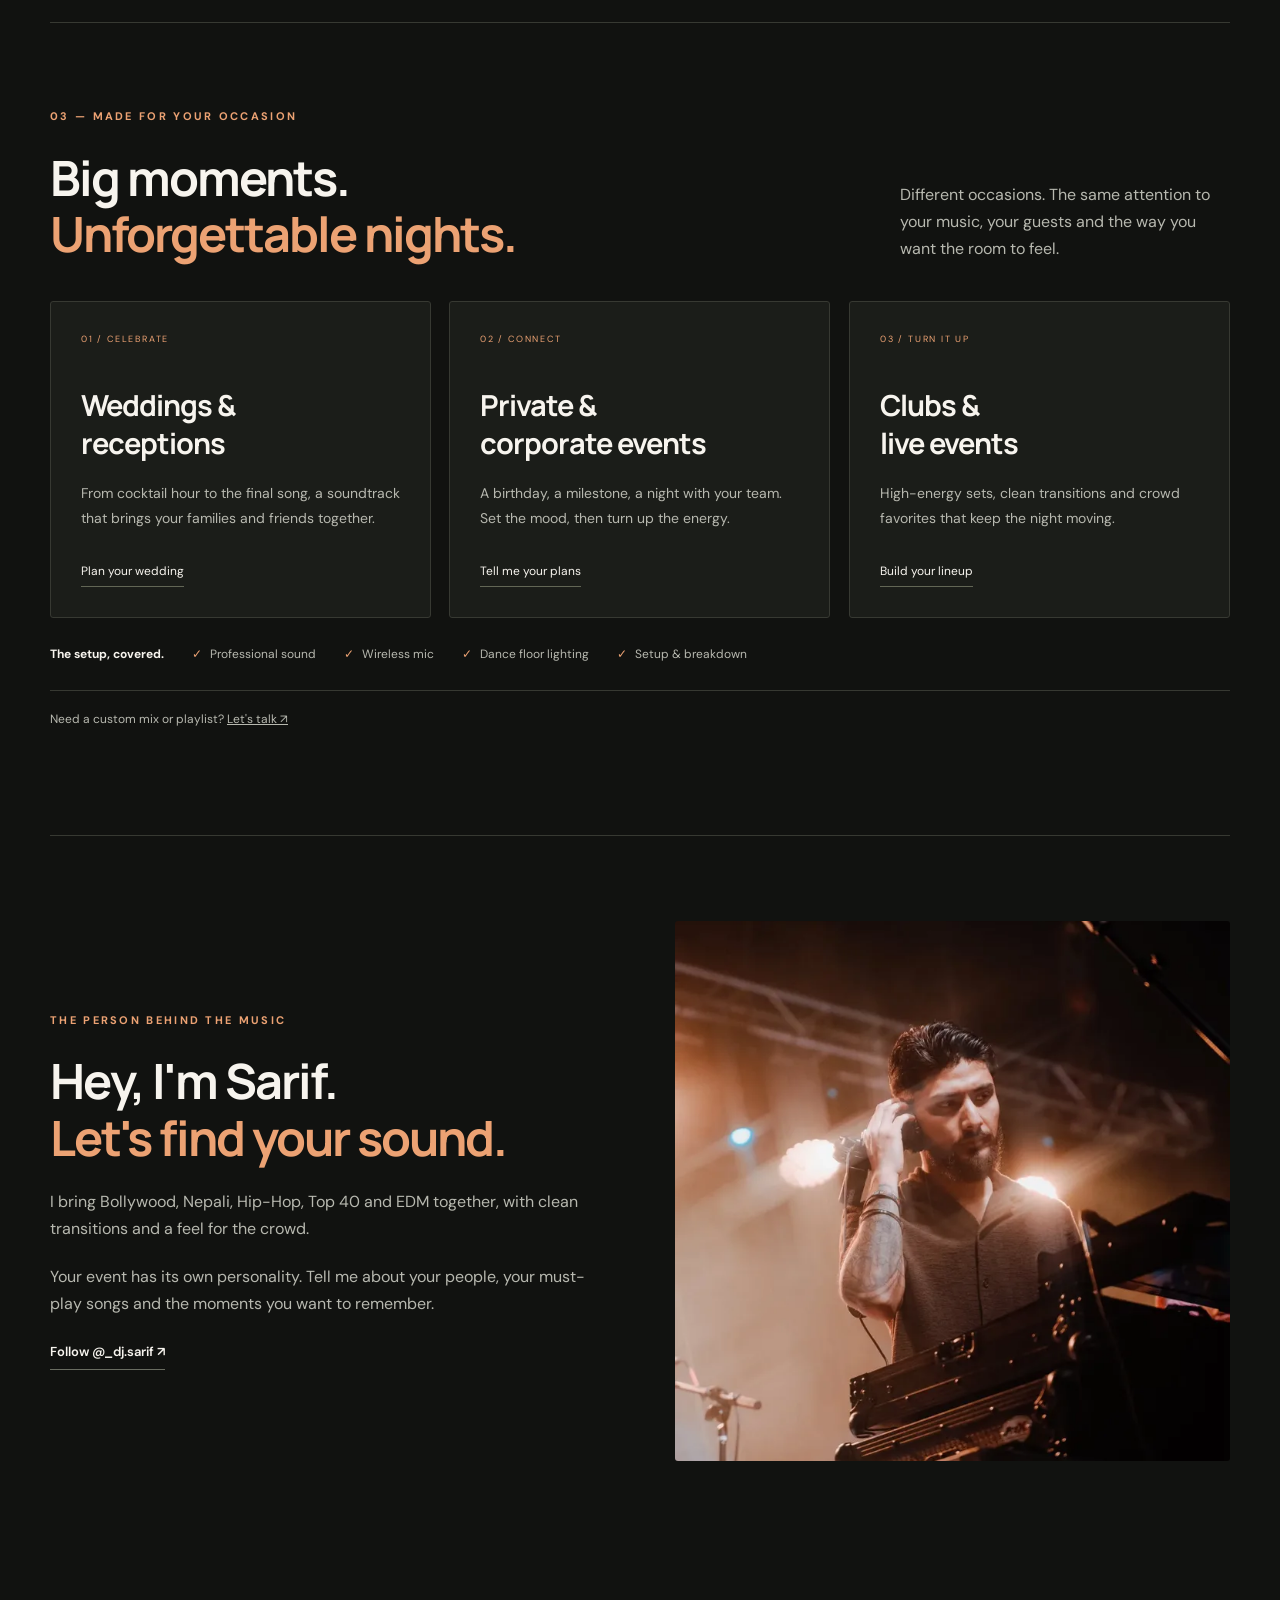
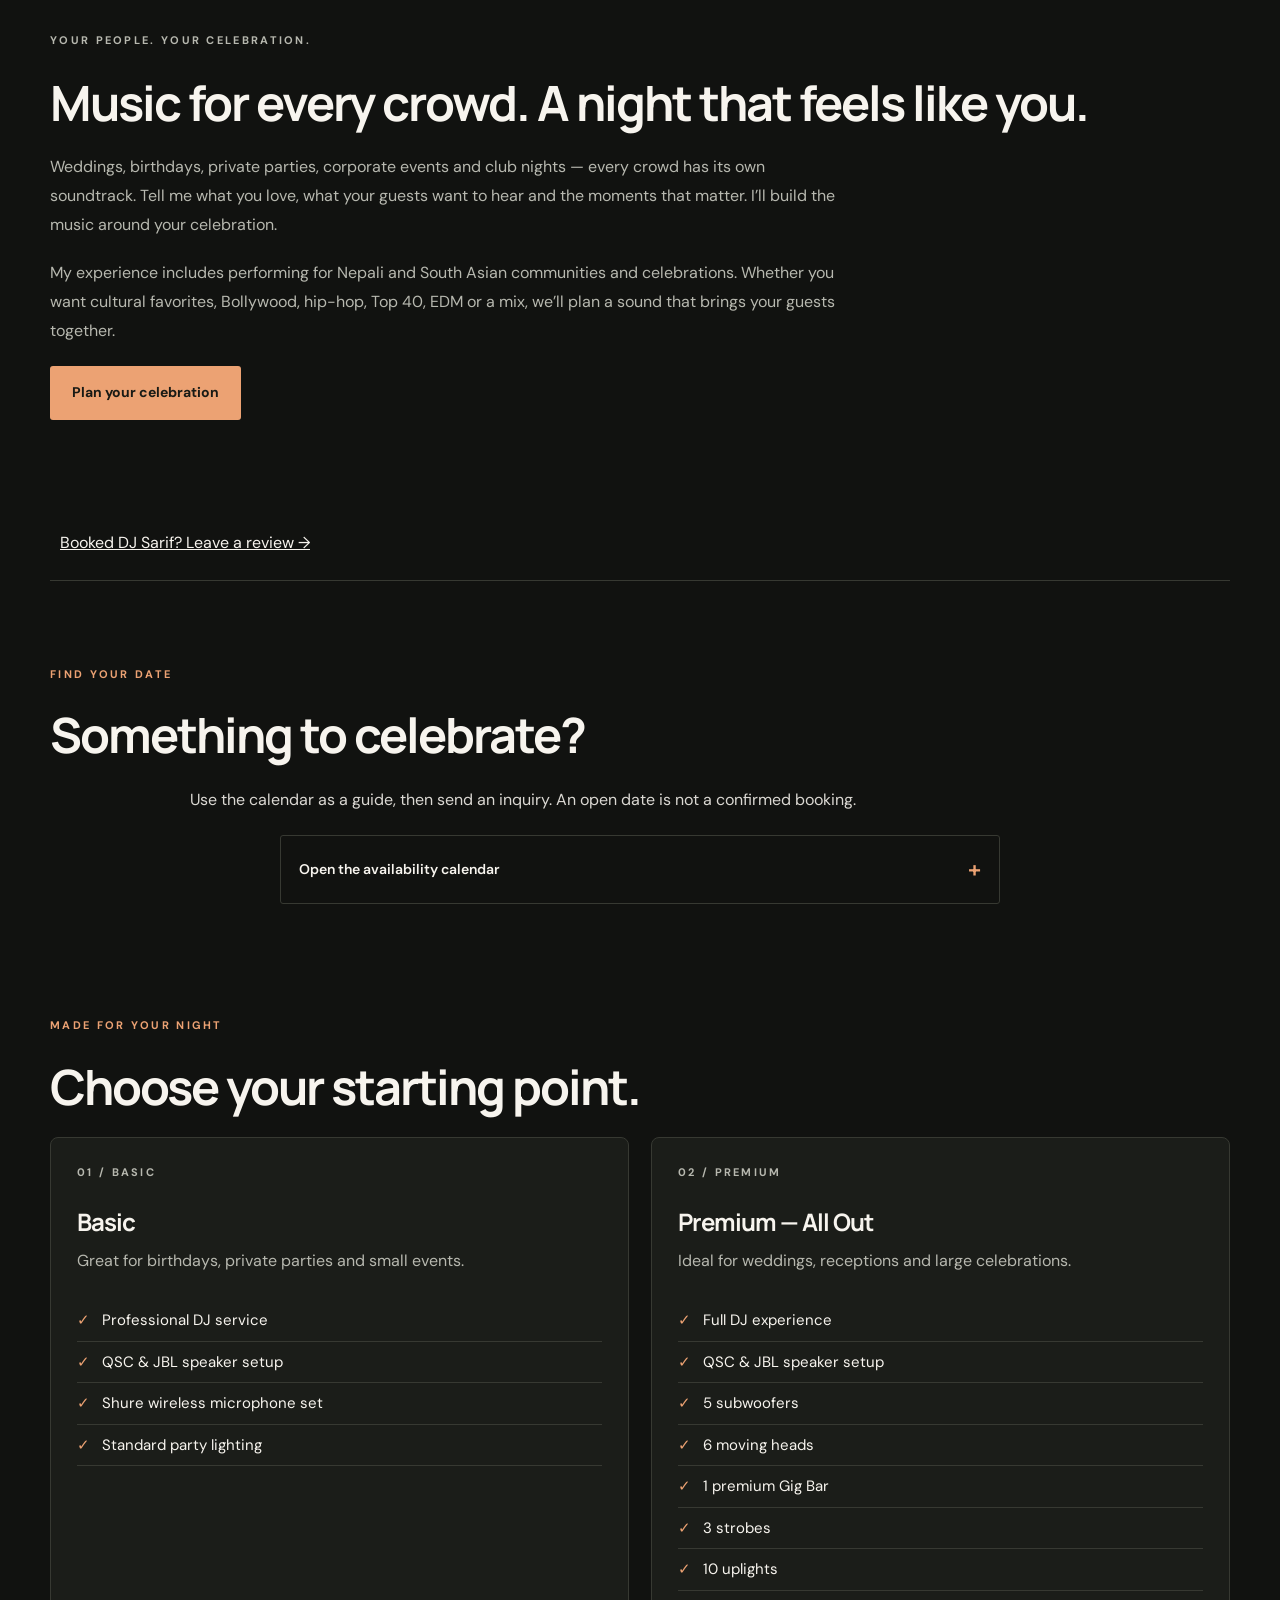
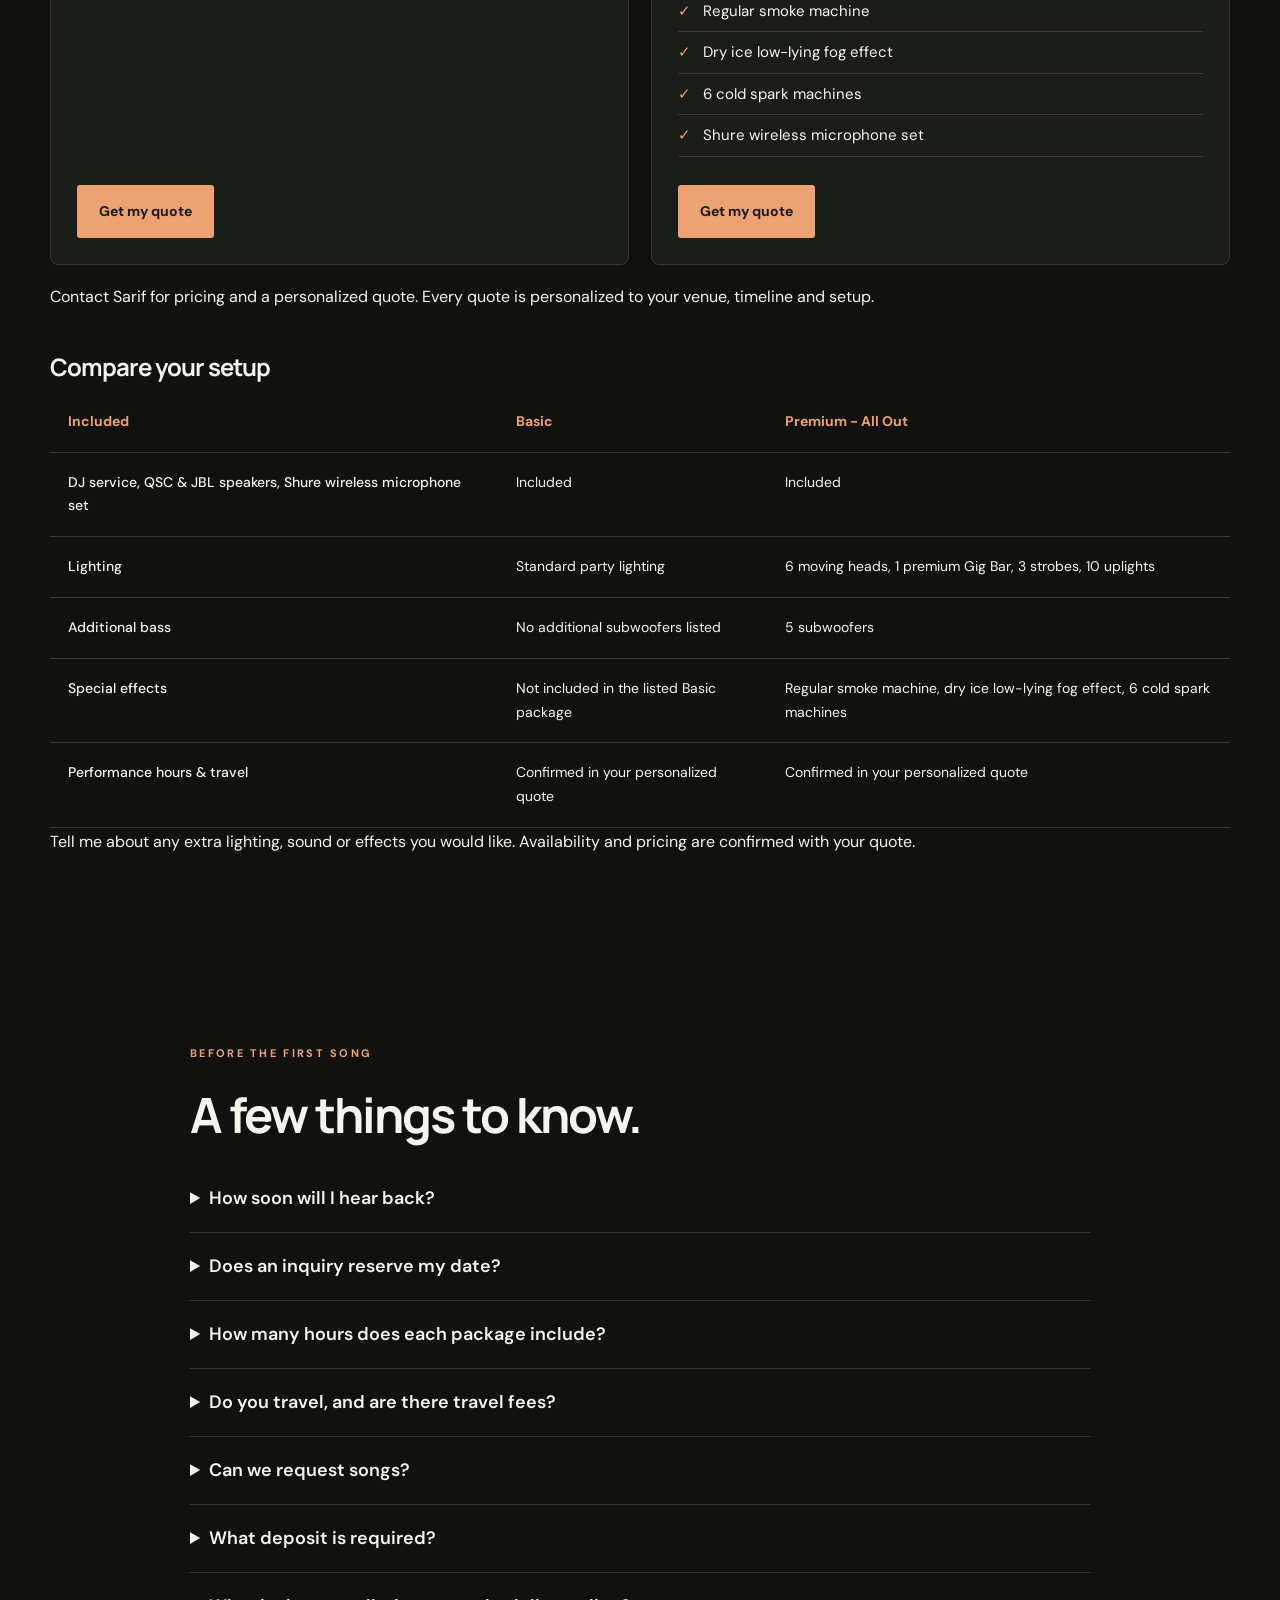
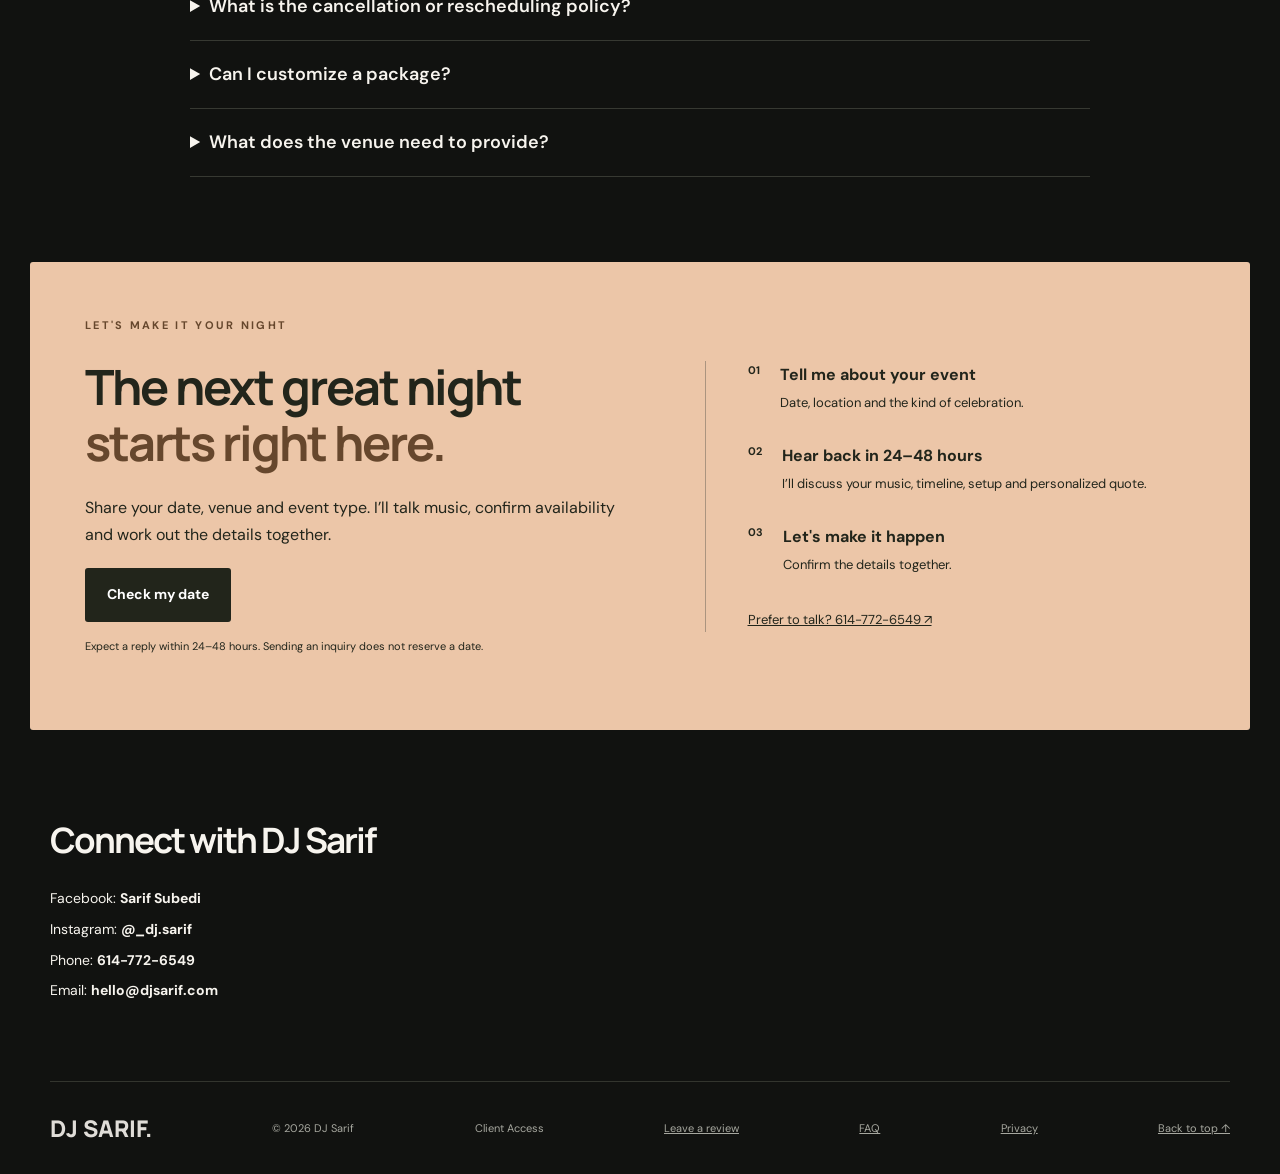
==== commit 8e7df323: "Publish DJ Sarif website 64f11a6bb7a5e7b8" ====
--- a/index.html
+++ b/index.html
@@ -2434,9 +2434,9 @@
     /* Keep your logo usage intact (as you requested) */
   </style>
 
-<link rel="stylesheet" href="redesign.css?v=81b22d999b44325d">
-<script src="site-config.js?v=81b22d999b44325d" defer></script>
-<script src="homepage.js?v=81b22d999b44325d" defer></script>
+<link rel="stylesheet" href="redesign.css?v=64f11a6bb7a5e7b8">
+<script src="site-config.js?v=64f11a6bb7a5e7b8" defer></script>
+<script src="homepage.js?v=64f11a6bb7a5e7b8" defer></script>
 
 <script type="application/ld+json">{"@context": "https://schema.org", "@graph": [{"@type": "EntertainmentBusiness", "@id": "https://djsarif.com/#business", "name": "DJ Sarif", "url": "https://djsarif.com/", "logo": "https://djsarif.com/dj-sarif-logo.png", "image": "https://djsarif.com/images/dj-sarif-stage-wide.webp", "telephone": "+1-614-772-6549", "email": "hello@djsarif.com", "areaServed": {"@type": "City", "name": "Columbus, Ohio"}, "sameAs": ["https://instagram.com/_dj.sarif", "https://www.facebook.com/profile.php?id=100011071497688"]}, {"@type": "FAQPage", "mainEntity": [{"@type": "Question", "name": "How soon will I hear back?", "acceptedAnswer": {"@type": "Answer", "text": "Expect a response within 24–48 hours. For a time-sensitive request, call 614-772-6549."}}, {"@type": "Question", "name": "Does an inquiry reserve my date?", "acceptedAnswer": {"@type": "Answer", "text": "No. I will confirm availability, discuss your plans and send a personalized quote. Your booking requirements and confirmation are set out in your agreement."}}, {"@type": "Question", "name": "How many hours does each package include?", "acceptedAnswer": {"@type": "Answer", "text": "Performance hours, setup and breakdown timing are confirmed in your quote based on your event schedule."}}, {"@type": "Question", "name": "Do you travel, and are there travel fees?", "acceptedAnswer": {"@type": "Answer", "text": "Send your venue location with your inquiry. Travel availability and any travel fees will be confirmed in your quote."}}, {"@type": "Question", "name": "Can we request songs?", "acceptedAnswer": {"@type": "Answer", "text": "Yes. Share your favorite genres, must-play songs and do-not-play list in your inquiry so I can plan the music for your event."}}, {"@type": "Question", "name": "What deposit is required?", "acceptedAnswer": {"@type": "Answer", "text": "The deposit amount and payment schedule will be confirmed in your quote and agreement."}}, {"@type": "Question", "name": "What is the cancellation or rescheduling policy?", "acceptedAnswer": {"@type": "Answer", "text": "Cancellation and rescheduling terms are confirmed in your agreement. Contact Sarif if your plans change."}}, {"@type": "Question", "name": "Can I customize a package?", "acceptedAnswer": {"@type": "Answer", "text": "Tell me which sound, lighting or effects you are interested in. Available options and any additional charges will be confirmed in your quote."}}, {"@type": "Question", "name": "What does the venue need to provide?", "acceptedAnswer": {"@type": "Answer", "text": "Share the venue details and available setup space. I will coordinate access, power and any venue requirements for lighting, fog and special effects before the event."}}]}]}</script>
 </head>
@@ -2648,7 +2648,7 @@
   </div>
 
 
-<script defer src="redesign.js?v=81b22d999b44325d"></script>
-<script defer src="site-api.js?v=81b22d999b44325d"></script>
+<script defer src="redesign.js?v=64f11a6bb7a5e7b8"></script>
+<script defer src="site-api.js?v=64f11a6bb7a5e7b8"></script>
 </body>
 </html>
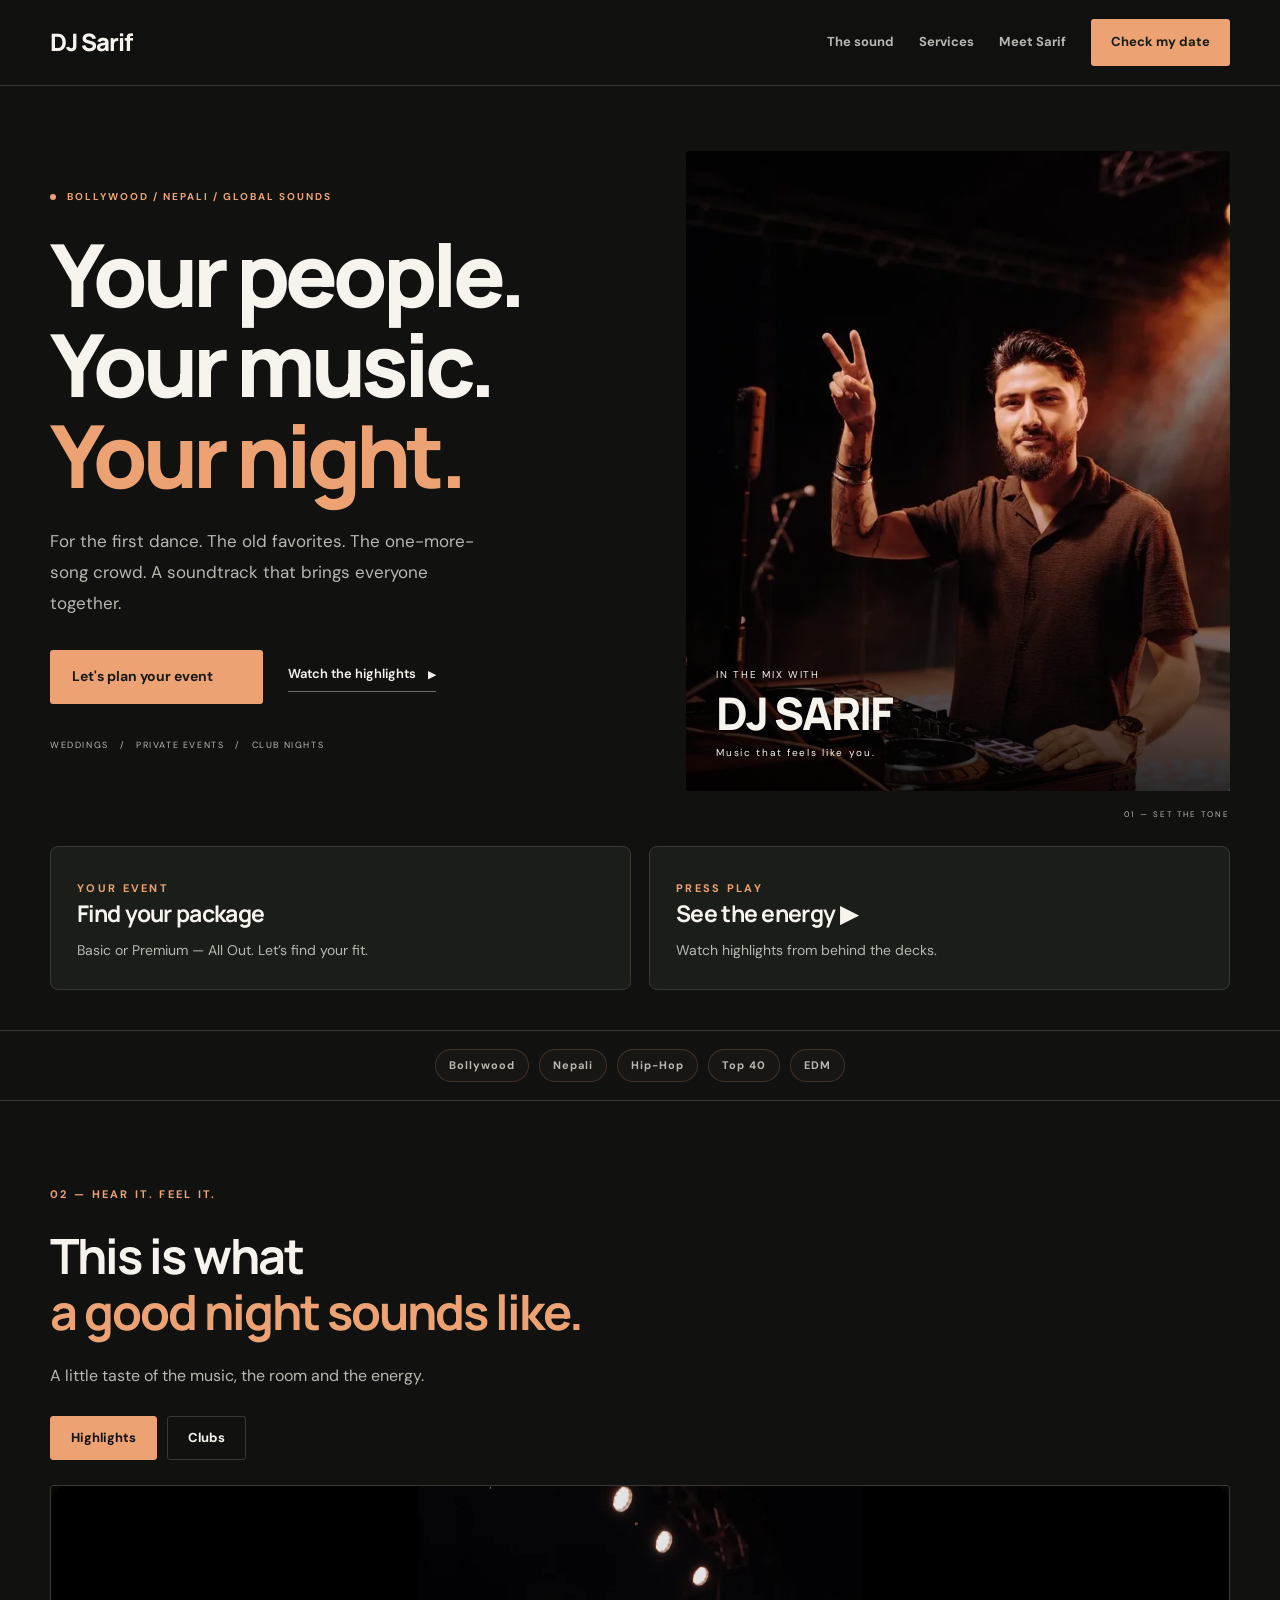
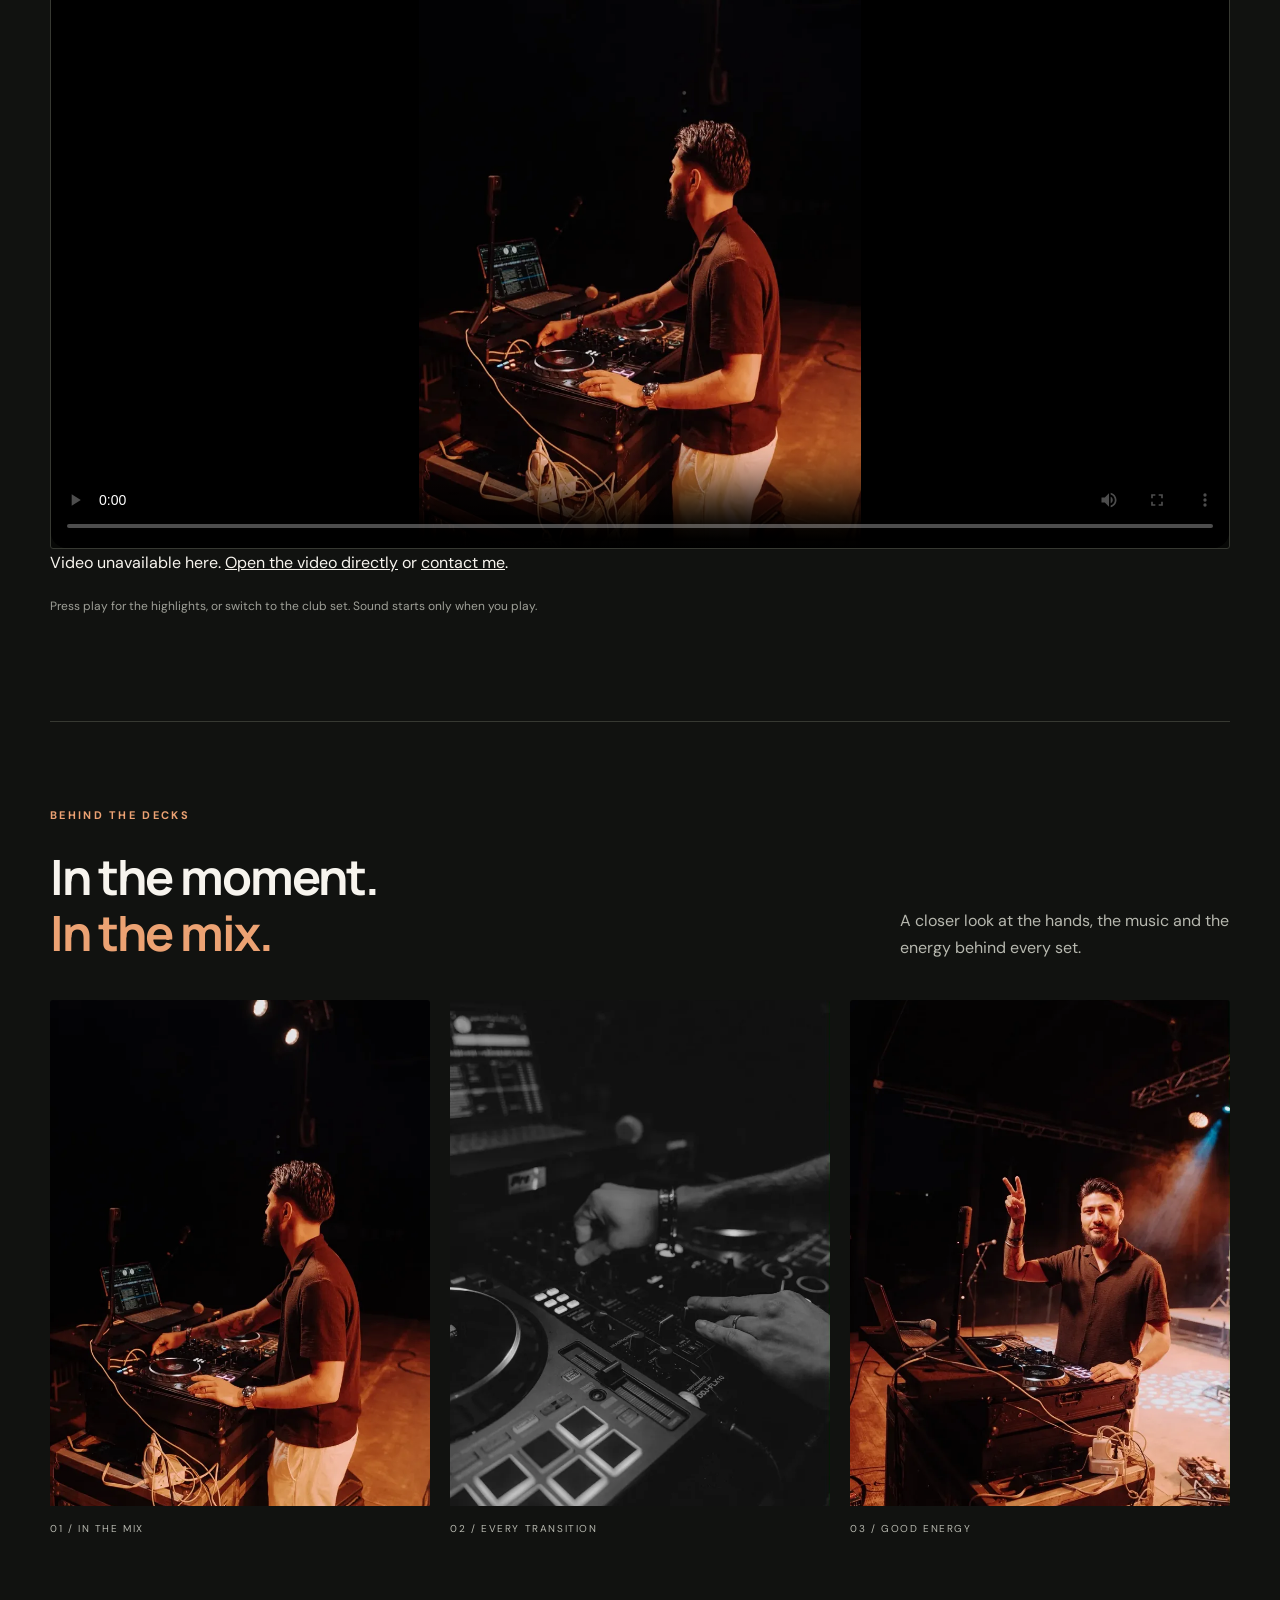
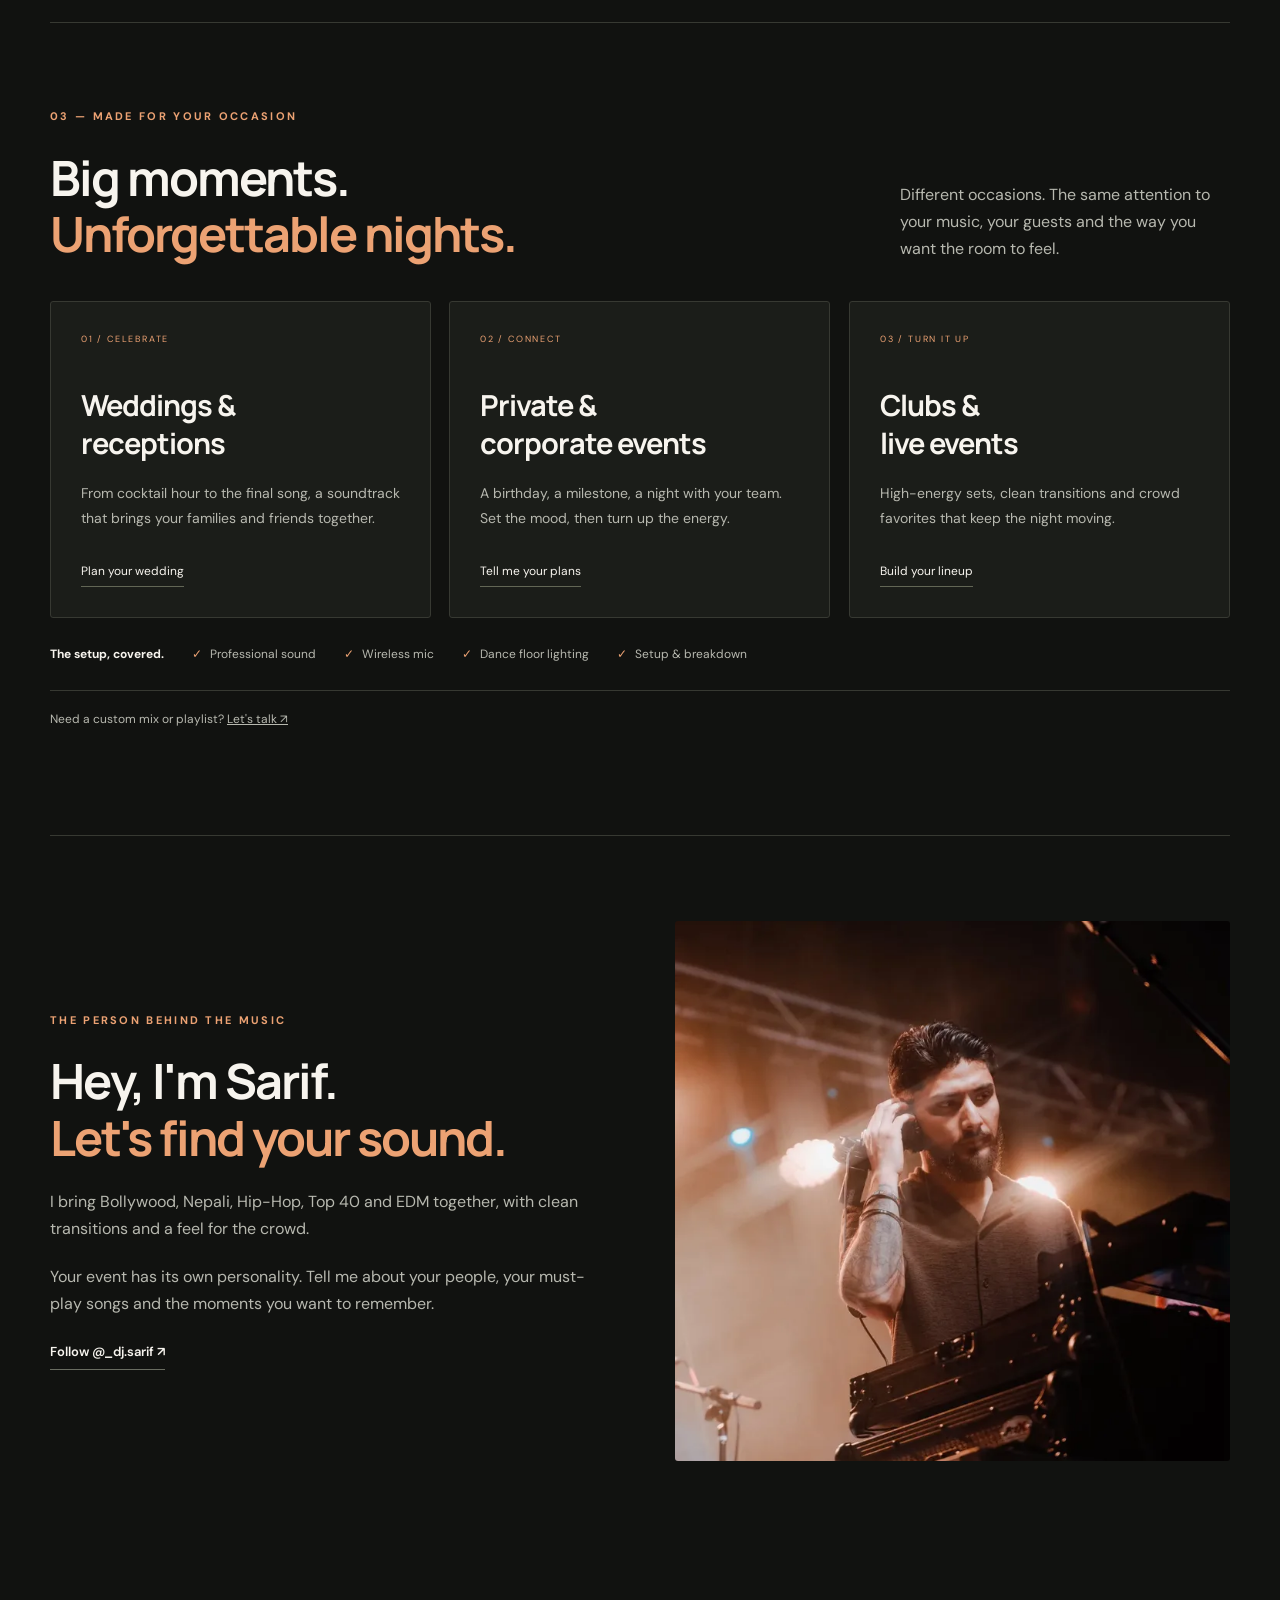
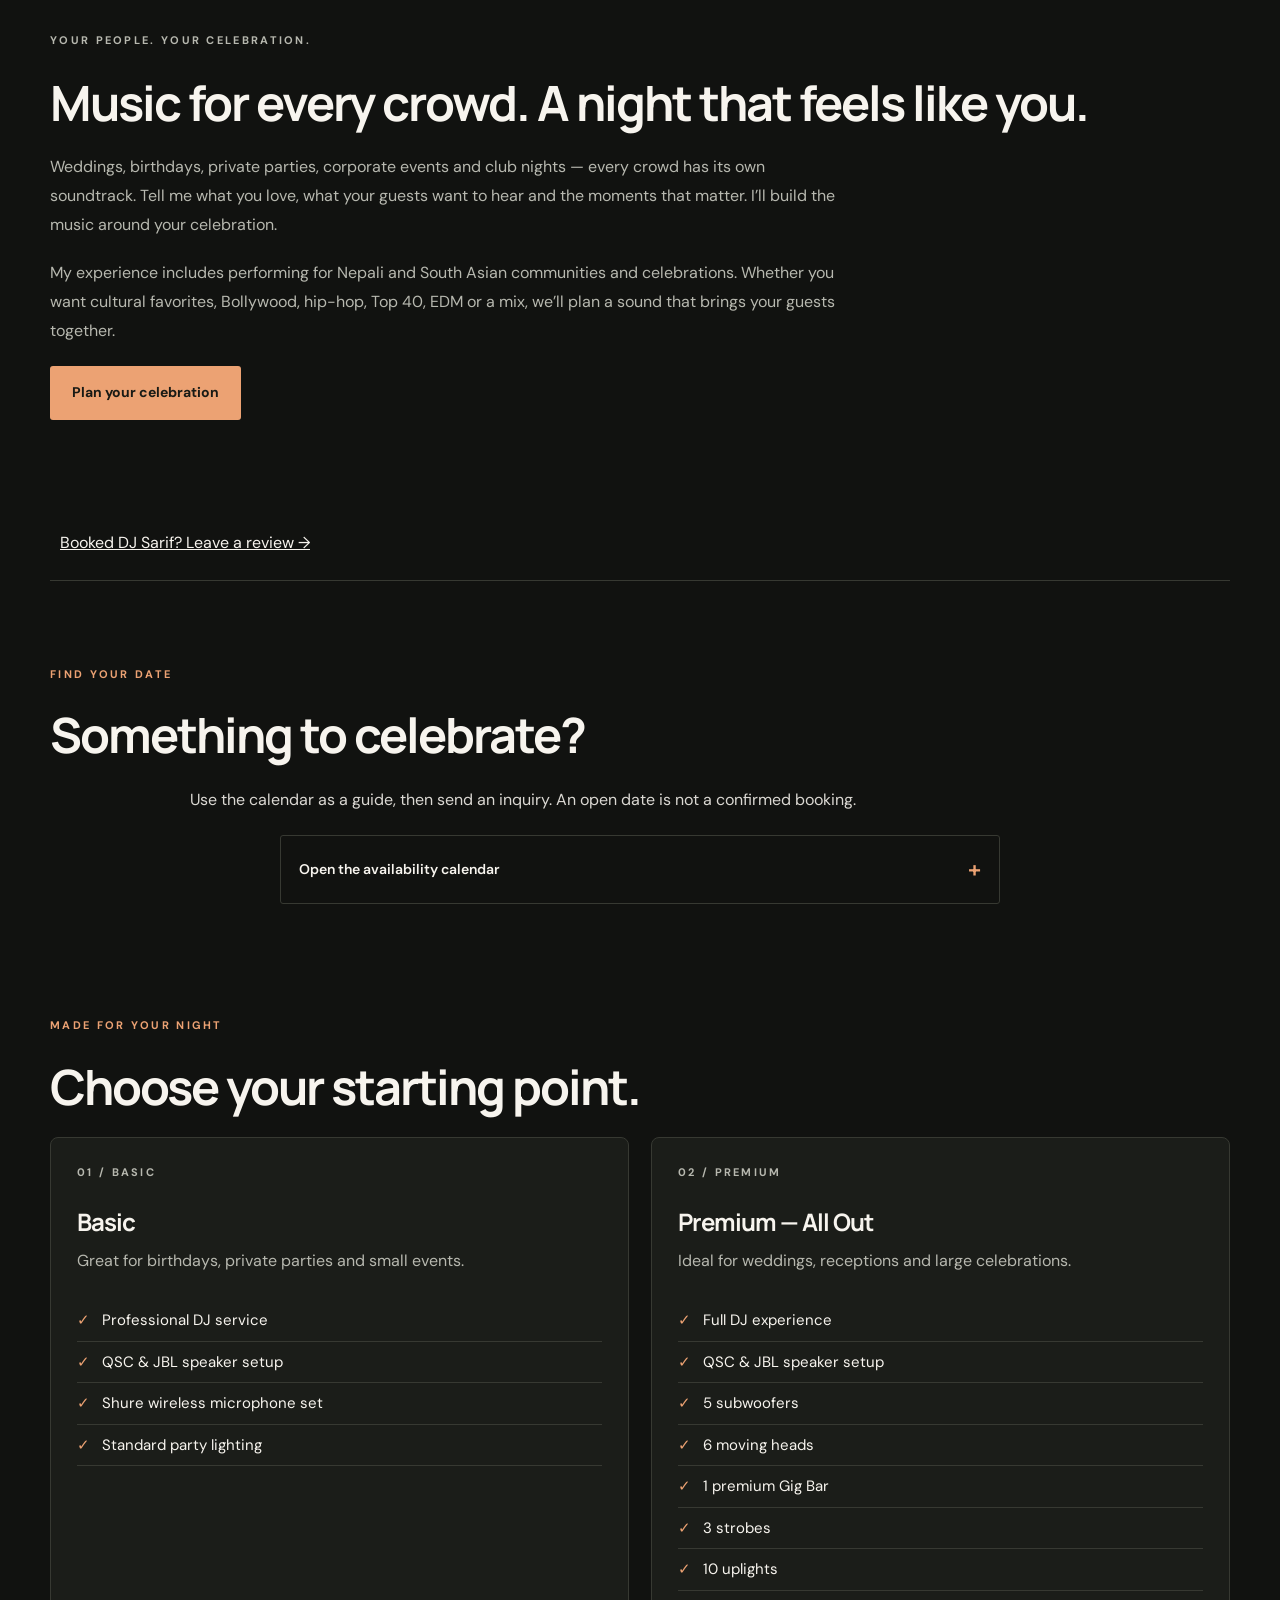
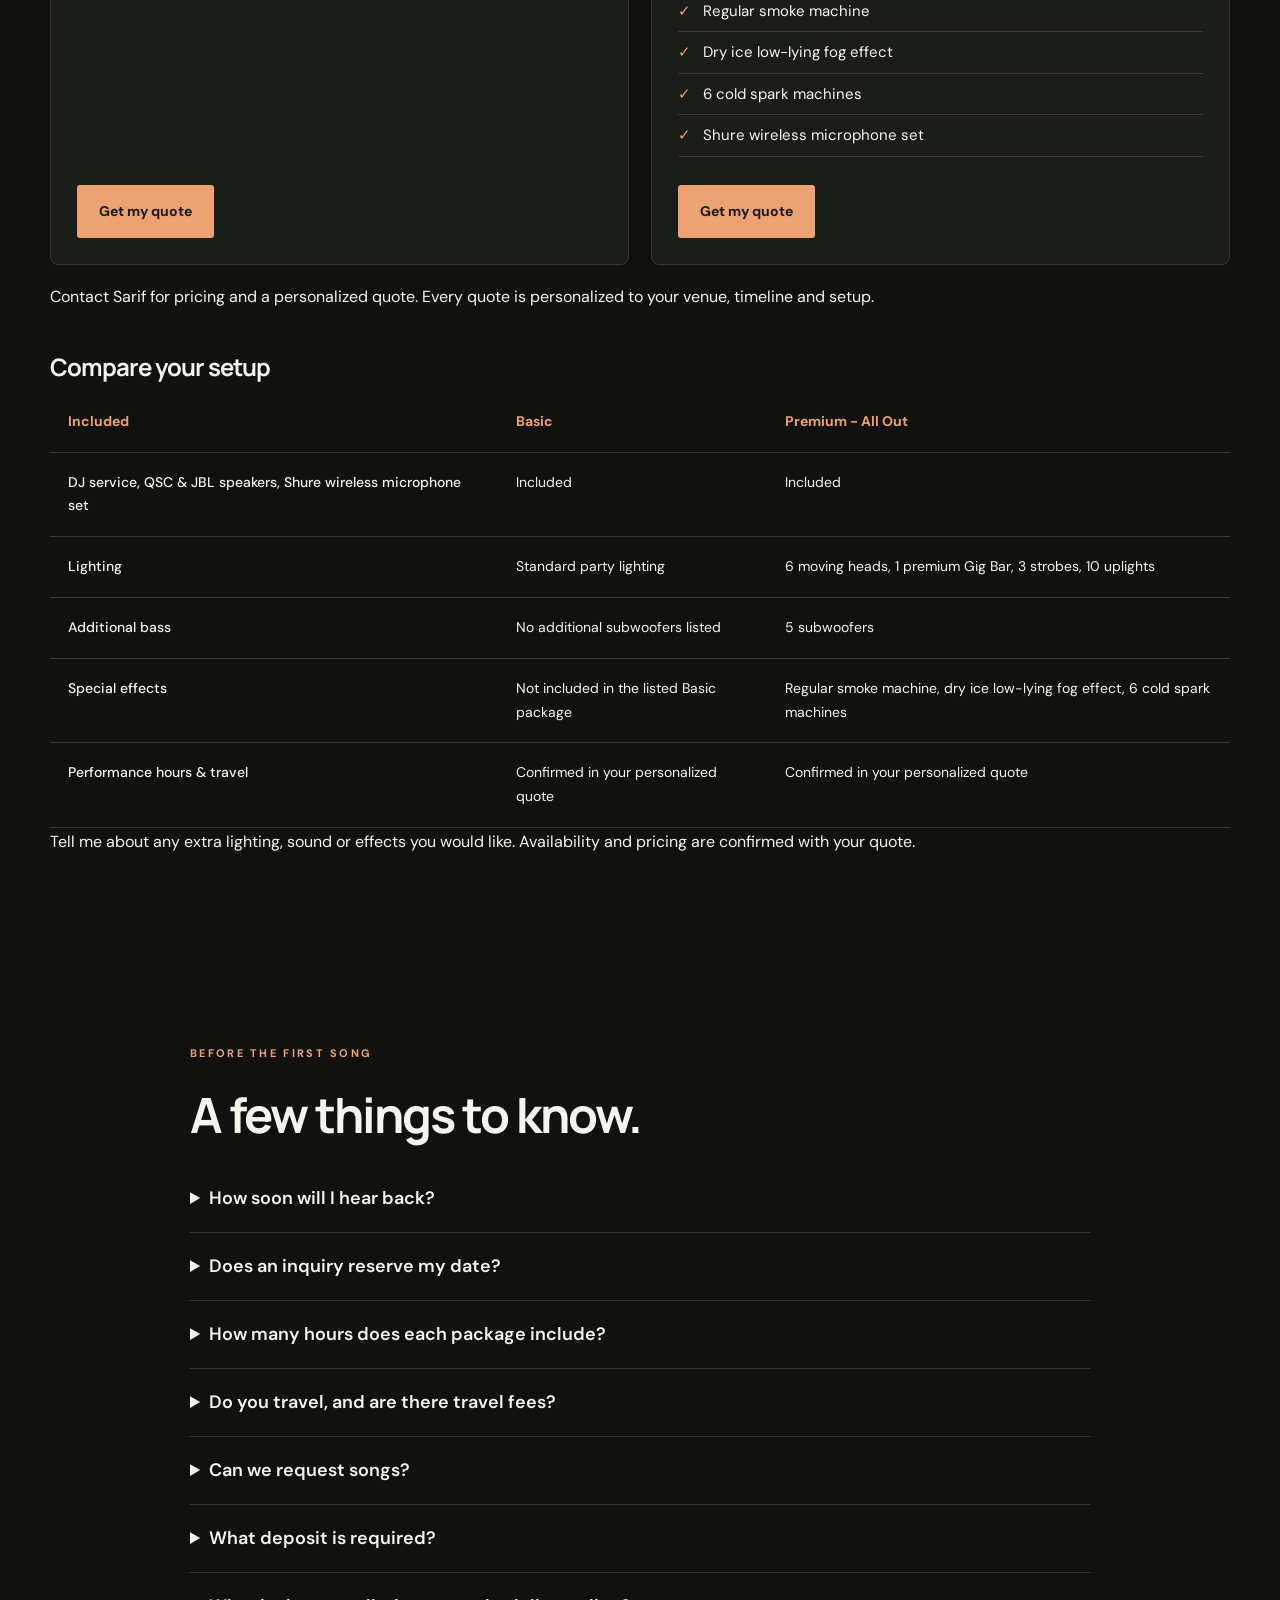
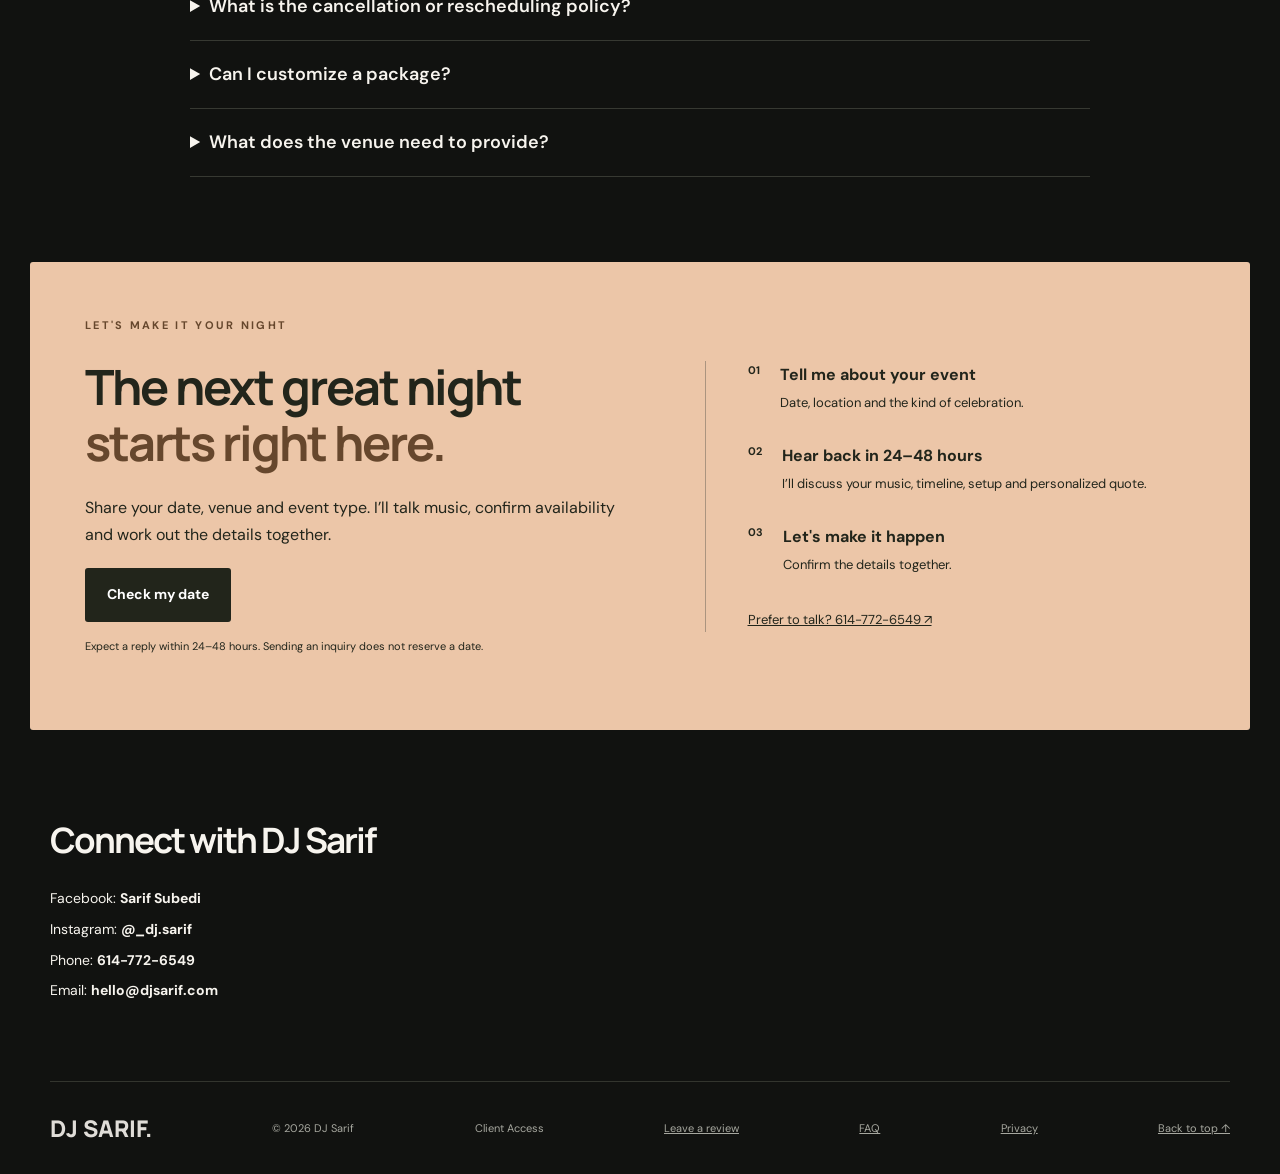
==== commit da5b2687: "Publish DJ Sarif website f2c158b57d80c4e2" ====
--- a/index.html
+++ b/index.html
@@ -2434,9 +2434,9 @@
     /* Keep your logo usage intact (as you requested) */
   </style>
 
-<link rel="stylesheet" href="redesign.css?v=64f11a6bb7a5e7b8">
-<script src="site-config.js?v=64f11a6bb7a5e7b8" defer></script>
-<script src="homepage.js?v=64f11a6bb7a5e7b8" defer></script>
+<link rel="stylesheet" href="redesign.css?v=f2c158b57d80c4e2">
+<script src="site-config.js?v=f2c158b57d80c4e2" defer></script>
+<script src="homepage.js?v=f2c158b57d80c4e2" defer></script>
 
 <script type="application/ld+json">{"@context": "https://schema.org", "@graph": [{"@type": "EntertainmentBusiness", "@id": "https://djsarif.com/#business", "name": "DJ Sarif", "url": "https://djsarif.com/", "logo": "https://djsarif.com/dj-sarif-logo.png", "image": "https://djsarif.com/images/dj-sarif-stage-wide.webp", "telephone": "+1-614-772-6549", "email": "hello@djsarif.com", "areaServed": {"@type": "City", "name": "Columbus, Ohio"}, "sameAs": ["https://instagram.com/_dj.sarif", "https://www.facebook.com/profile.php?id=100011071497688"]}, {"@type": "FAQPage", "mainEntity": [{"@type": "Question", "name": "How soon will I hear back?", "acceptedAnswer": {"@type": "Answer", "text": "Expect a response within 24–48 hours. For a time-sensitive request, call 614-772-6549."}}, {"@type": "Question", "name": "Does an inquiry reserve my date?", "acceptedAnswer": {"@type": "Answer", "text": "No. I will confirm availability, discuss your plans and send a personalized quote. Your booking requirements and confirmation are set out in your agreement."}}, {"@type": "Question", "name": "How many hours does each package include?", "acceptedAnswer": {"@type": "Answer", "text": "Performance hours, setup and breakdown timing are confirmed in your quote based on your event schedule."}}, {"@type": "Question", "name": "Do you travel, and are there travel fees?", "acceptedAnswer": {"@type": "Answer", "text": "Send your venue location with your inquiry. Travel availability and any travel fees will be confirmed in your quote."}}, {"@type": "Question", "name": "Can we request songs?", "acceptedAnswer": {"@type": "Answer", "text": "Yes. Share your favorite genres, must-play songs and do-not-play list in your inquiry so I can plan the music for your event."}}, {"@type": "Question", "name": "What deposit is required?", "acceptedAnswer": {"@type": "Answer", "text": "The deposit amount and payment schedule will be confirmed in your quote and agreement."}}, {"@type": "Question", "name": "What is the cancellation or rescheduling policy?", "acceptedAnswer": {"@type": "Answer", "text": "Cancellation and rescheduling terms are confirmed in your agreement. Contact Sarif if your plans change."}}, {"@type": "Question", "name": "Can I customize a package?", "acceptedAnswer": {"@type": "Answer", "text": "Tell me which sound, lighting or effects you are interested in. Available options and any additional charges will be confirmed in your quote."}}, {"@type": "Question", "name": "What does the venue need to provide?", "acceptedAnswer": {"@type": "Answer", "text": "Share the venue details and available setup space. I will coordinate access, power and any venue requirements for lighting, fog and special effects before the event."}}]}]}</script>
 </head>
@@ -2648,7 +2648,7 @@
   </div>
 
 
-<script defer src="redesign.js?v=64f11a6bb7a5e7b8"></script>
-<script defer src="site-api.js?v=64f11a6bb7a5e7b8"></script>
+<script defer src="redesign.js?v=f2c158b57d80c4e2"></script>
+<script defer src="site-api.js?v=f2c158b57d80c4e2"></script>
 </body>
 </html>
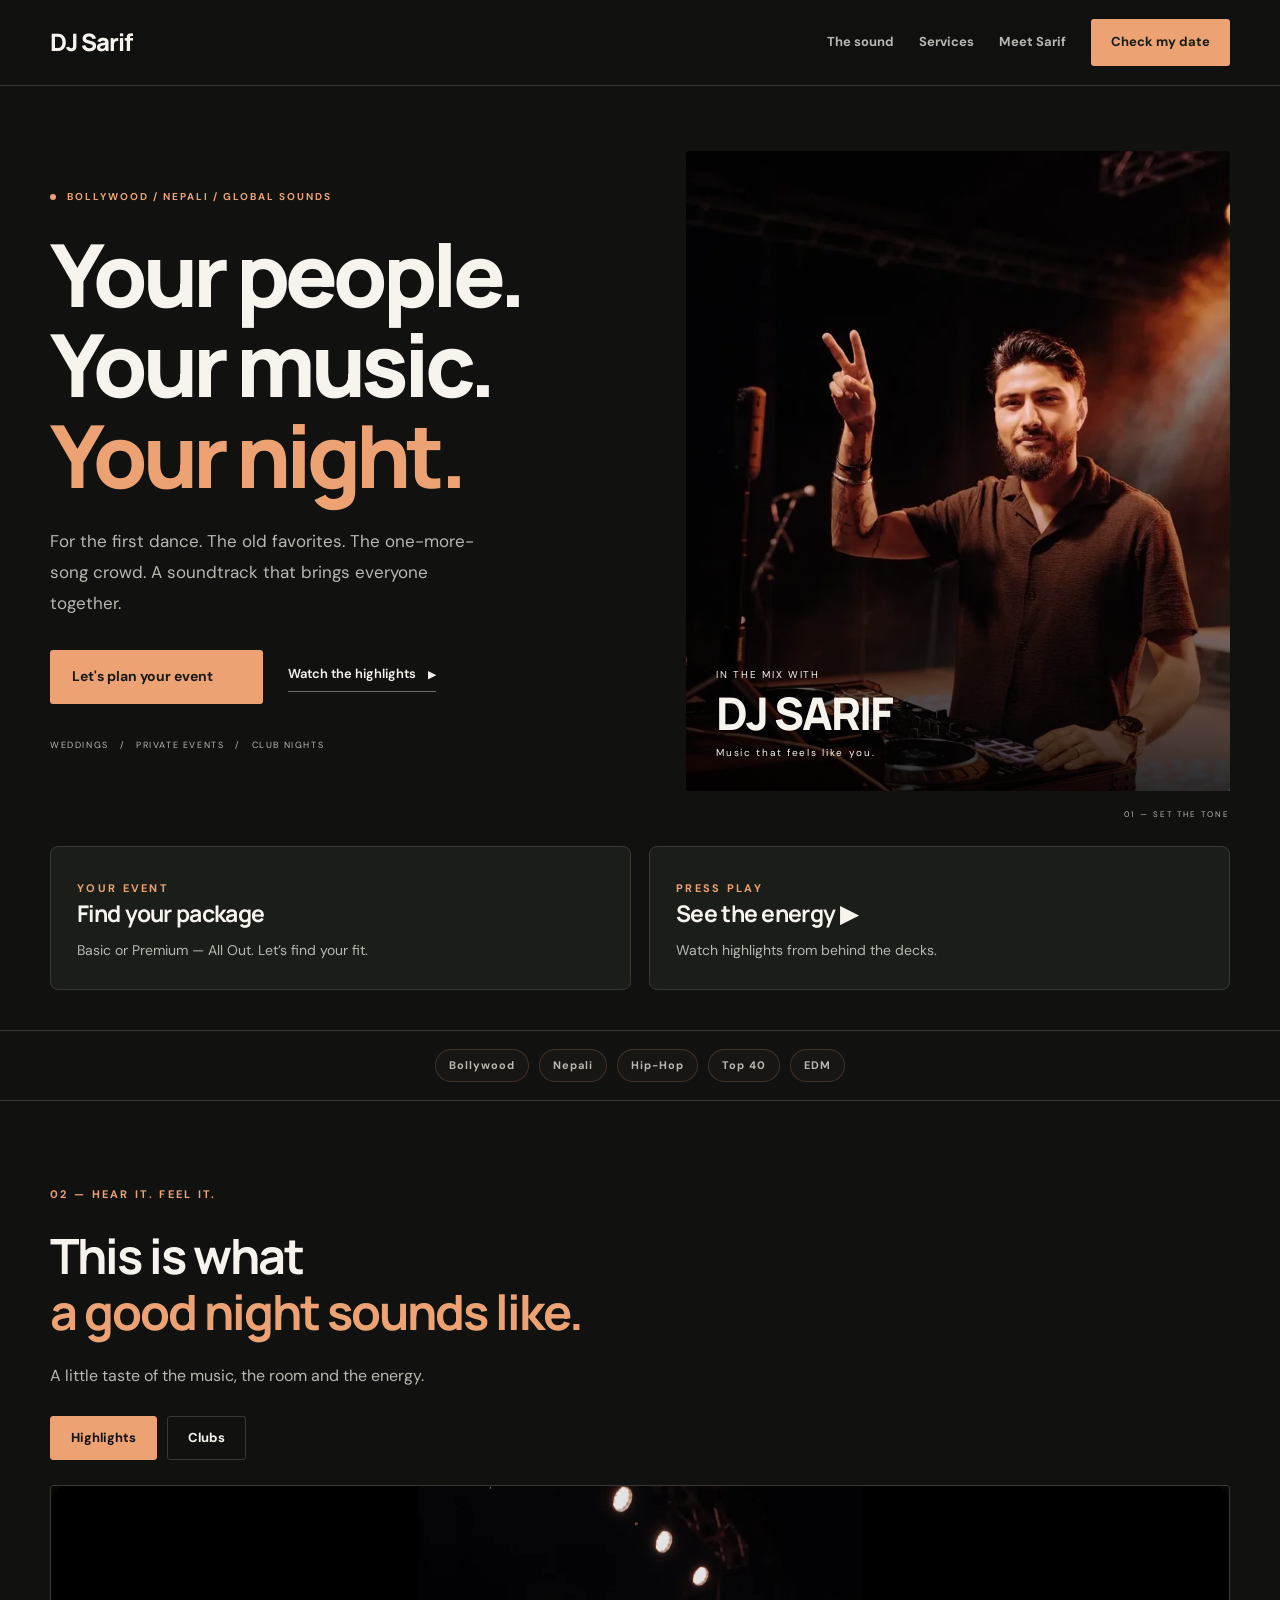
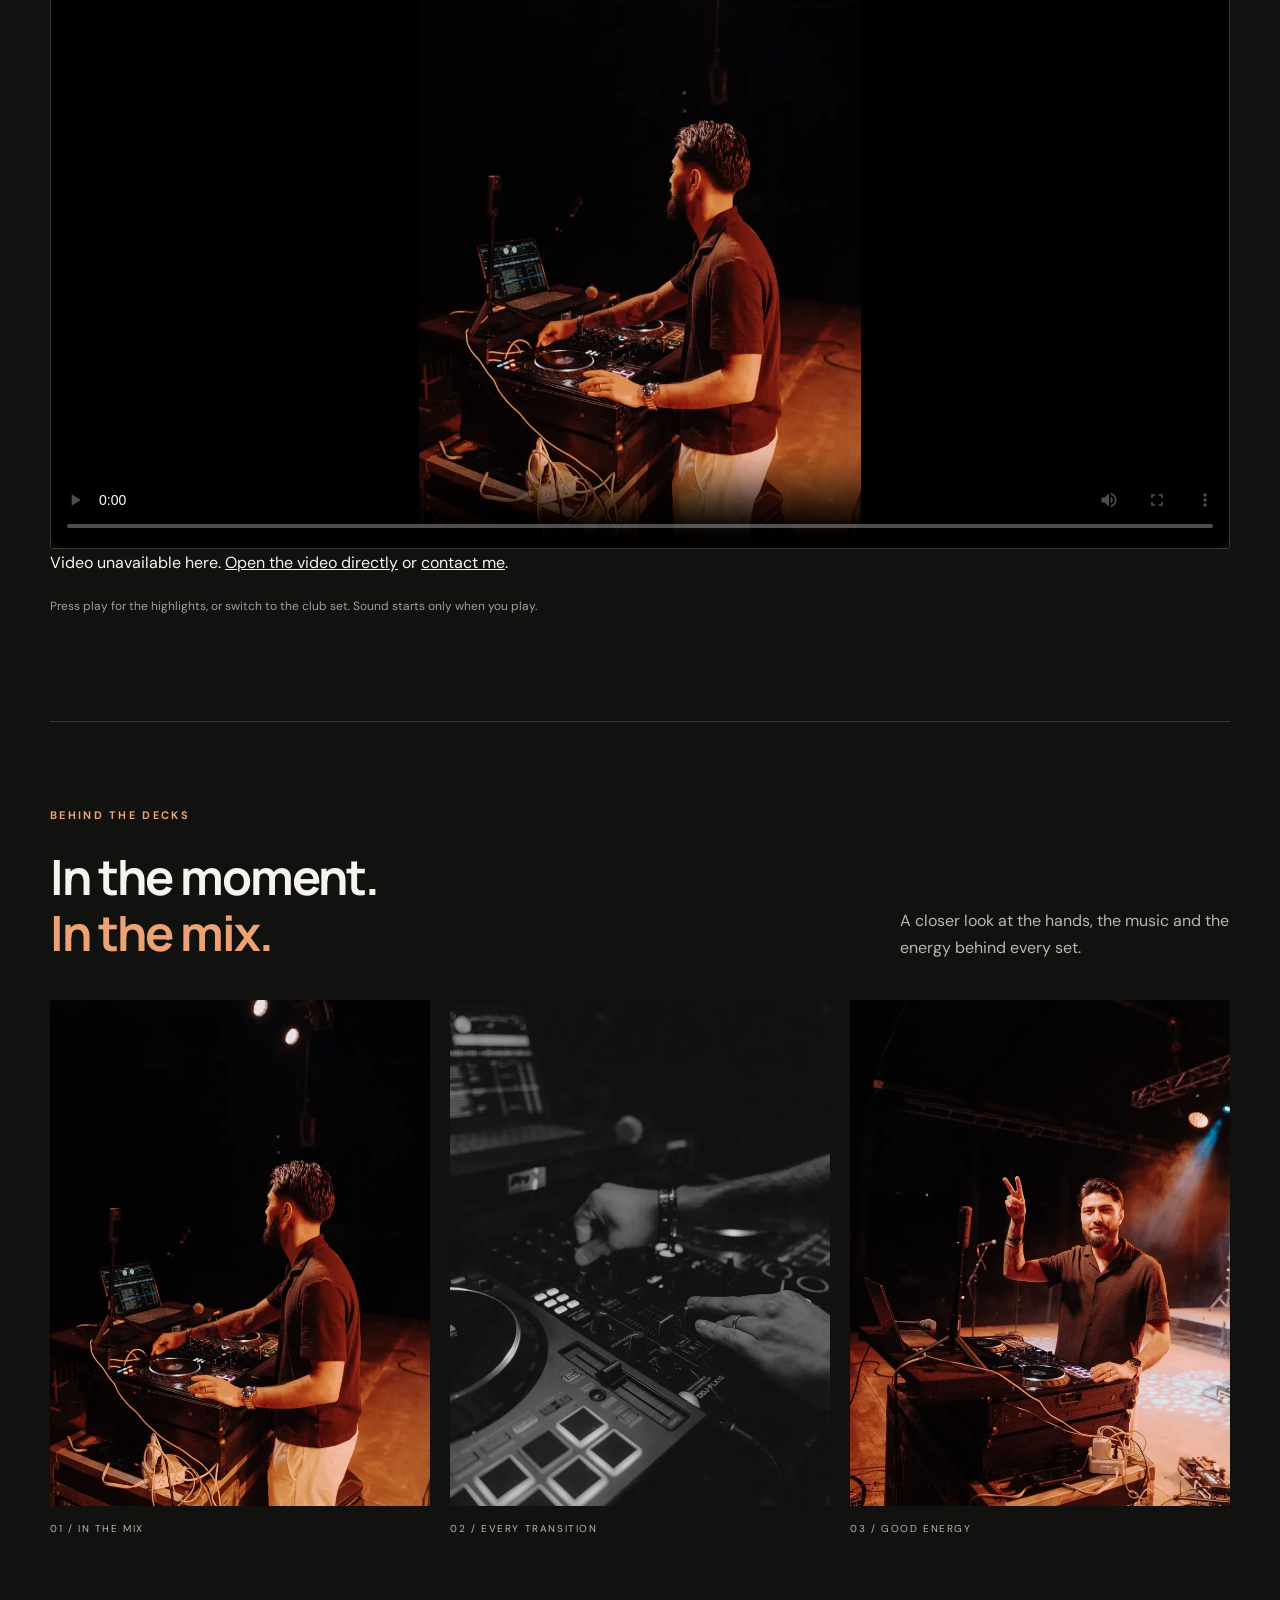
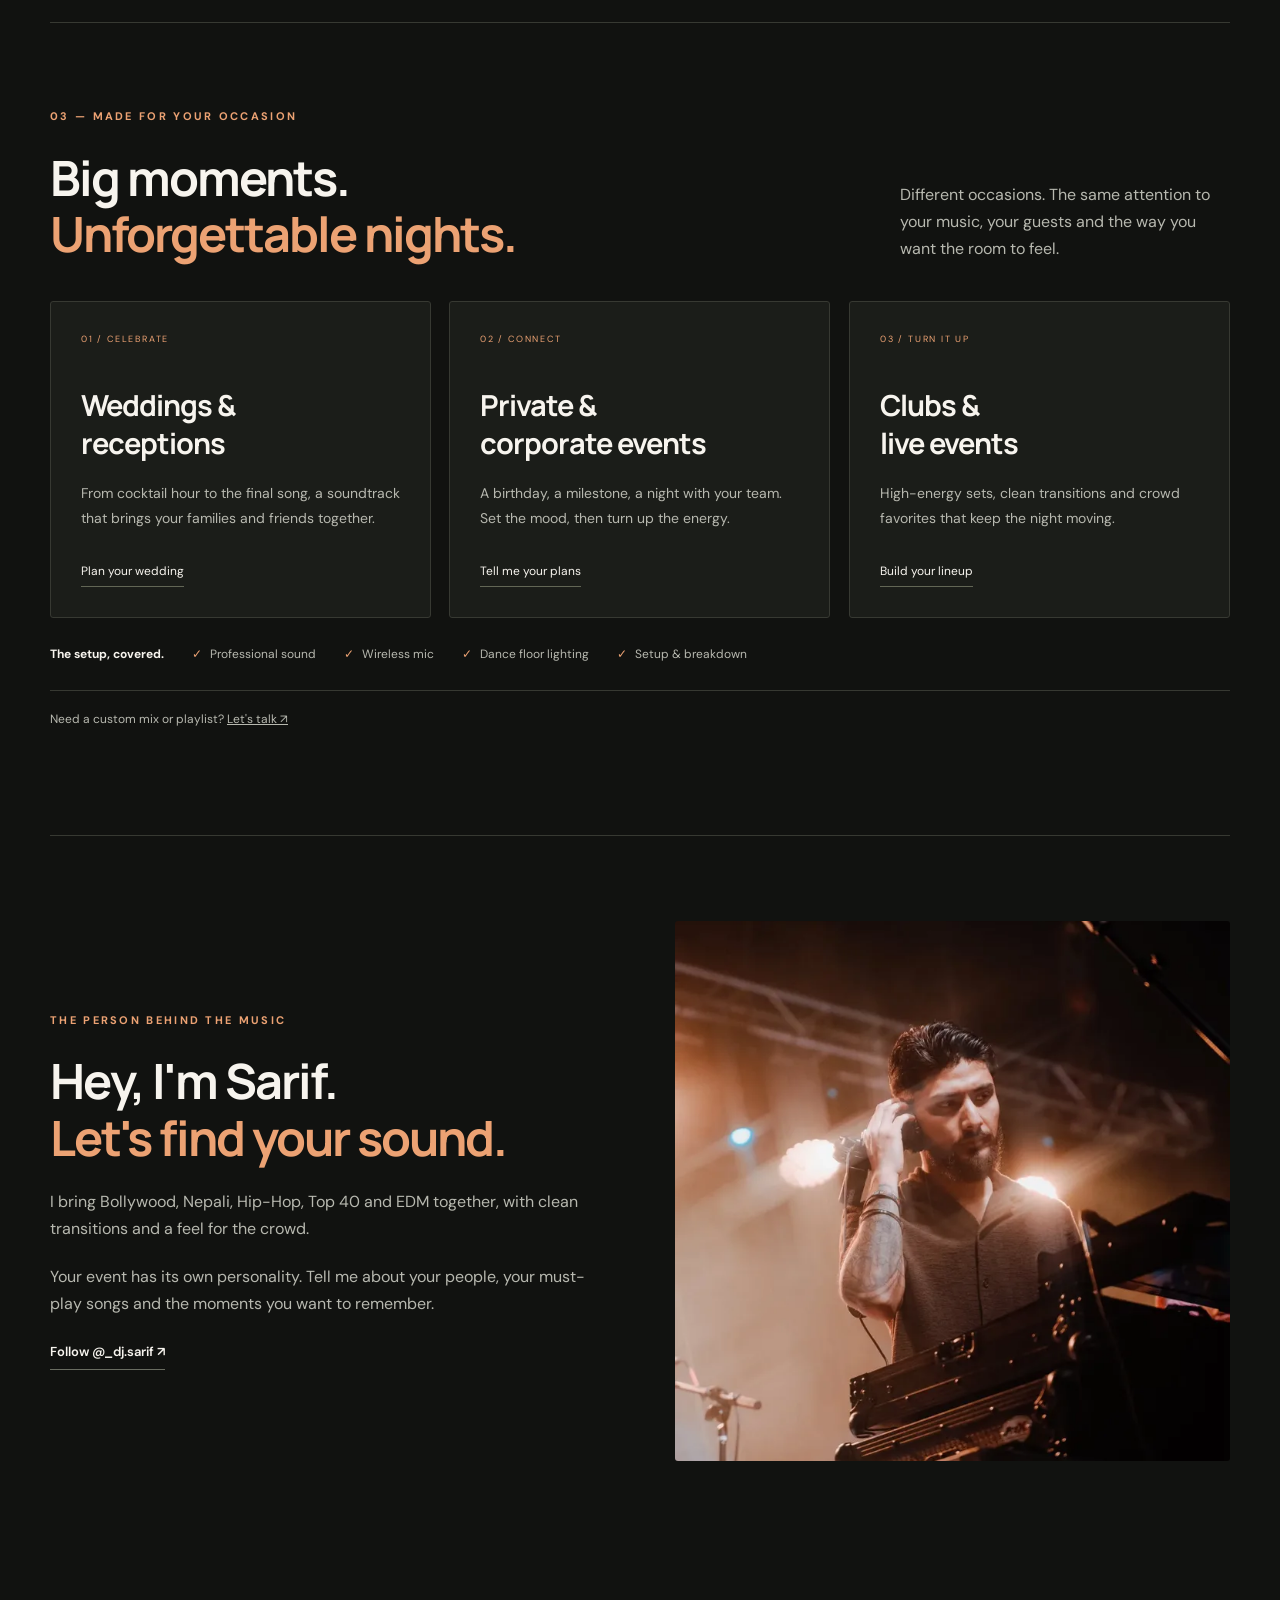
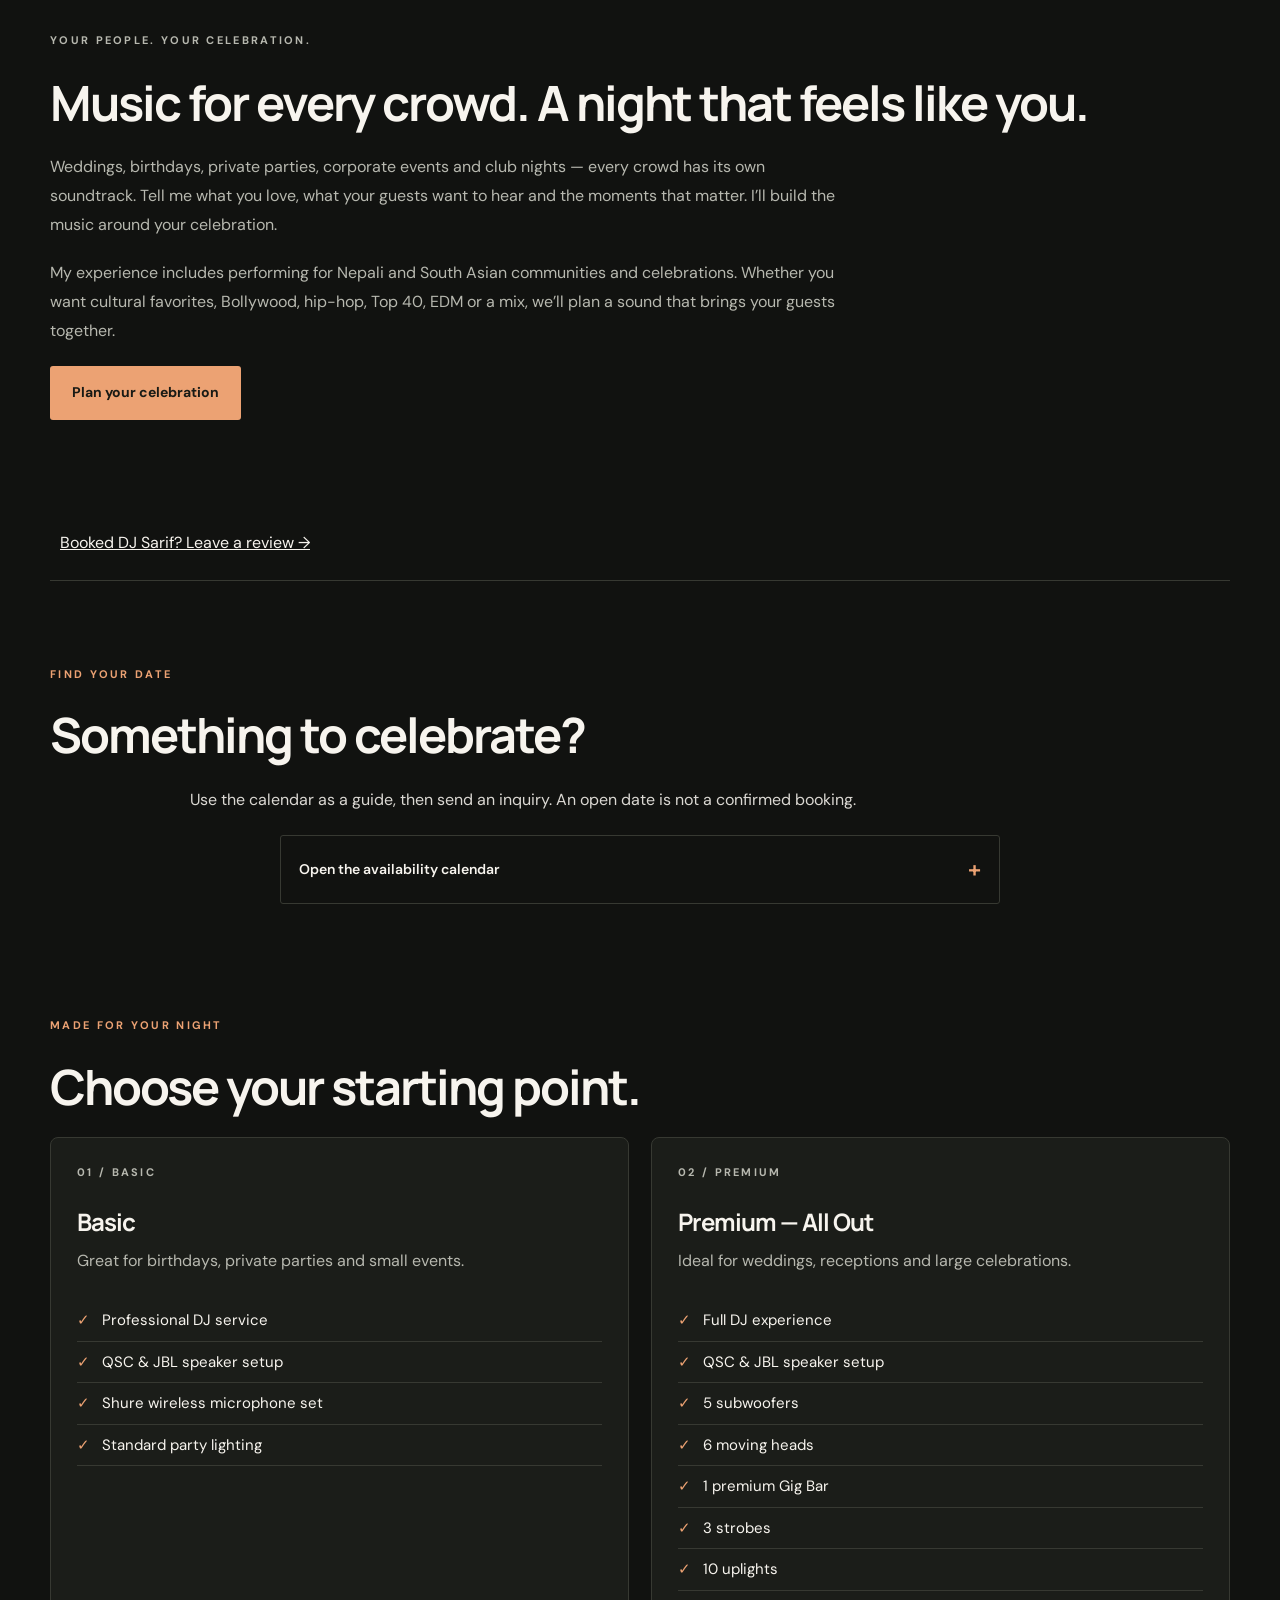
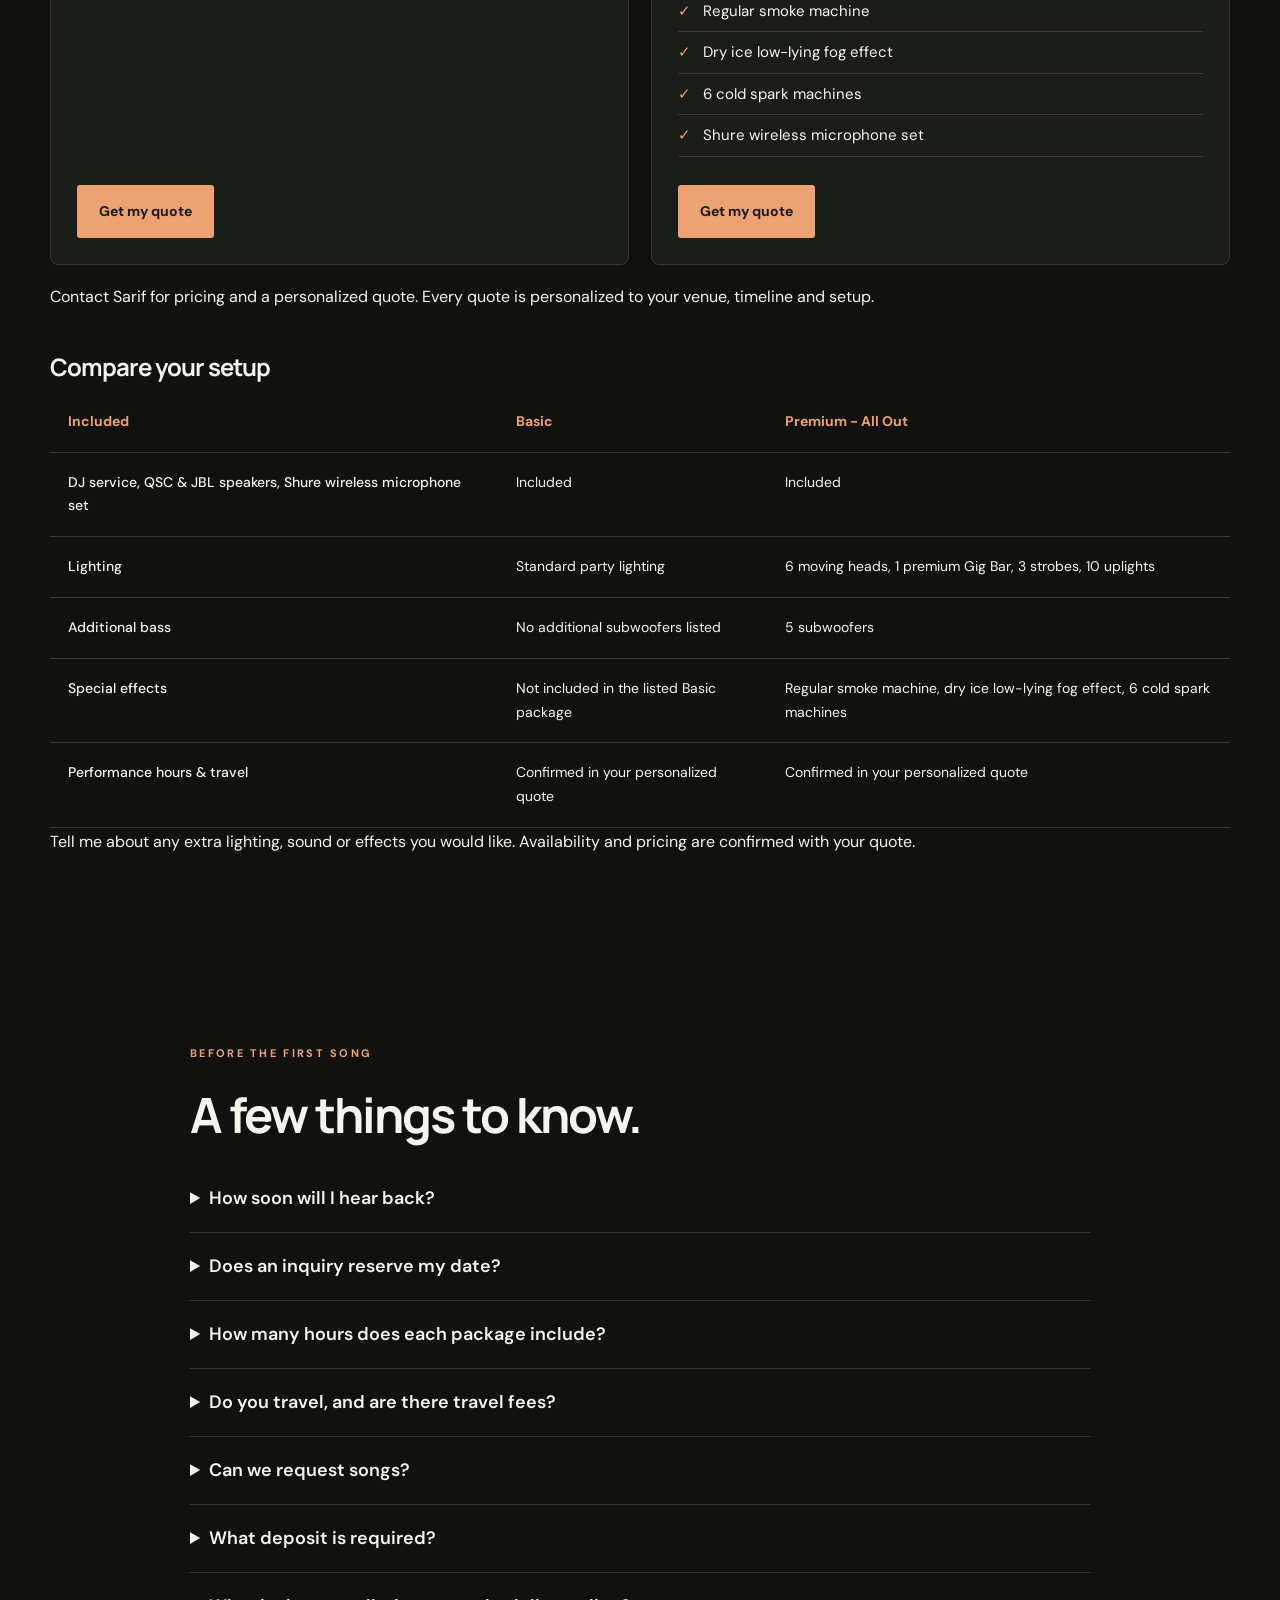
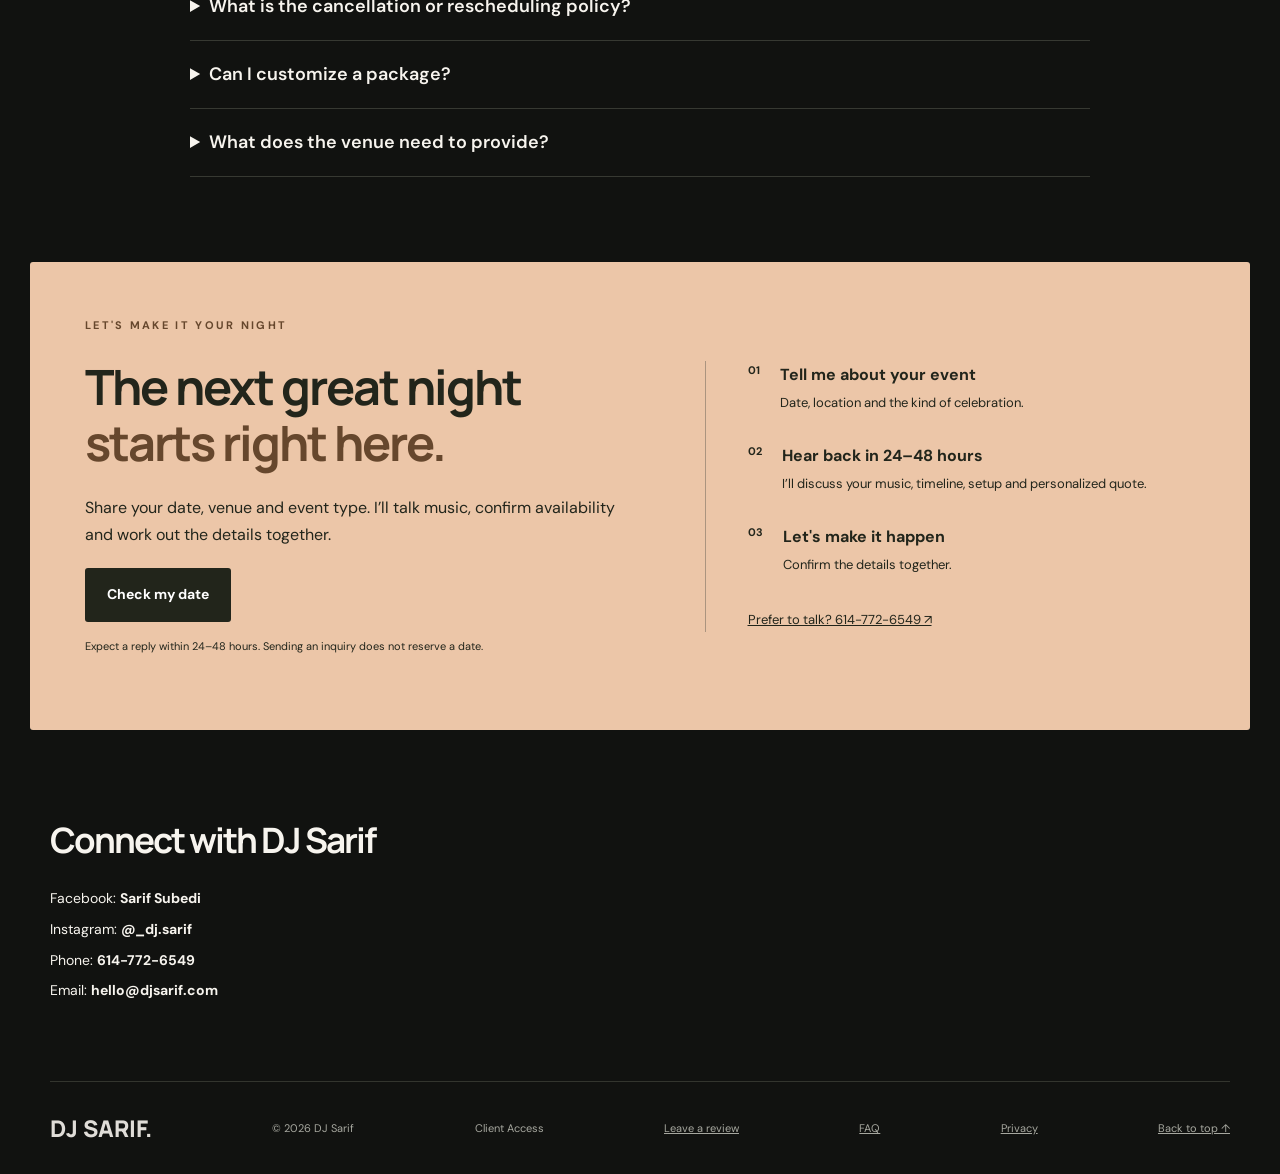
==== commit d436c803: "Publish DJ Sarif website fb032189796223bb" ====
--- a/index.html
+++ b/index.html
@@ -2434,9 +2434,9 @@
     /* Keep your logo usage intact (as you requested) */
   </style>
 
-<link rel="stylesheet" href="redesign.css?v=f2c158b57d80c4e2">
-<script src="site-config.js?v=f2c158b57d80c4e2" defer></script>
-<script src="homepage.js?v=f2c158b57d80c4e2" defer></script>
+<link rel="stylesheet" href="redesign.css?v=fb032189796223bb">
+<script src="site-config.js?v=fb032189796223bb" defer></script>
+<script src="homepage.js?v=fb032189796223bb" defer></script>
 
 <script type="application/ld+json">{"@context": "https://schema.org", "@graph": [{"@type": "EntertainmentBusiness", "@id": "https://djsarif.com/#business", "name": "DJ Sarif", "url": "https://djsarif.com/", "logo": "https://djsarif.com/dj-sarif-logo.png", "image": "https://djsarif.com/images/dj-sarif-stage-wide.webp", "telephone": "+1-614-772-6549", "email": "hello@djsarif.com", "areaServed": {"@type": "City", "name": "Columbus, Ohio"}, "sameAs": ["https://instagram.com/_dj.sarif", "https://www.facebook.com/profile.php?id=100011071497688"]}, {"@type": "FAQPage", "mainEntity": [{"@type": "Question", "name": "How soon will I hear back?", "acceptedAnswer": {"@type": "Answer", "text": "Expect a response within 24–48 hours. For a time-sensitive request, call 614-772-6549."}}, {"@type": "Question", "name": "Does an inquiry reserve my date?", "acceptedAnswer": {"@type": "Answer", "text": "No. I will confirm availability, discuss your plans and send a personalized quote. Your booking requirements and confirmation are set out in your agreement."}}, {"@type": "Question", "name": "How many hours does each package include?", "acceptedAnswer": {"@type": "Answer", "text": "Performance hours, setup and breakdown timing are confirmed in your quote based on your event schedule."}}, {"@type": "Question", "name": "Do you travel, and are there travel fees?", "acceptedAnswer": {"@type": "Answer", "text": "Send your venue location with your inquiry. Travel availability and any travel fees will be confirmed in your quote."}}, {"@type": "Question", "name": "Can we request songs?", "acceptedAnswer": {"@type": "Answer", "text": "Yes. Share your favorite genres, must-play songs and do-not-play list in your inquiry so I can plan the music for your event."}}, {"@type": "Question", "name": "What deposit is required?", "acceptedAnswer": {"@type": "Answer", "text": "The deposit amount and payment schedule will be confirmed in your quote and agreement."}}, {"@type": "Question", "name": "What is the cancellation or rescheduling policy?", "acceptedAnswer": {"@type": "Answer", "text": "Cancellation and rescheduling terms are confirmed in your agreement. Contact Sarif if your plans change."}}, {"@type": "Question", "name": "Can I customize a package?", "acceptedAnswer": {"@type": "Answer", "text": "Tell me which sound, lighting or effects you are interested in. Available options and any additional charges will be confirmed in your quote."}}, {"@type": "Question", "name": "What does the venue need to provide?", "acceptedAnswer": {"@type": "Answer", "text": "Share the venue details and available setup space. I will coordinate access, power and any venue requirements for lighting, fog and special effects before the event."}}]}]}</script>
 </head>
@@ -2648,7 +2648,7 @@
   </div>
 
 
-<script defer src="redesign.js?v=f2c158b57d80c4e2"></script>
-<script defer src="site-api.js?v=f2c158b57d80c4e2"></script>
+<script defer src="redesign.js?v=fb032189796223bb"></script>
+<script defer src="site-api.js?v=fb032189796223bb"></script>
 </body>
 </html>
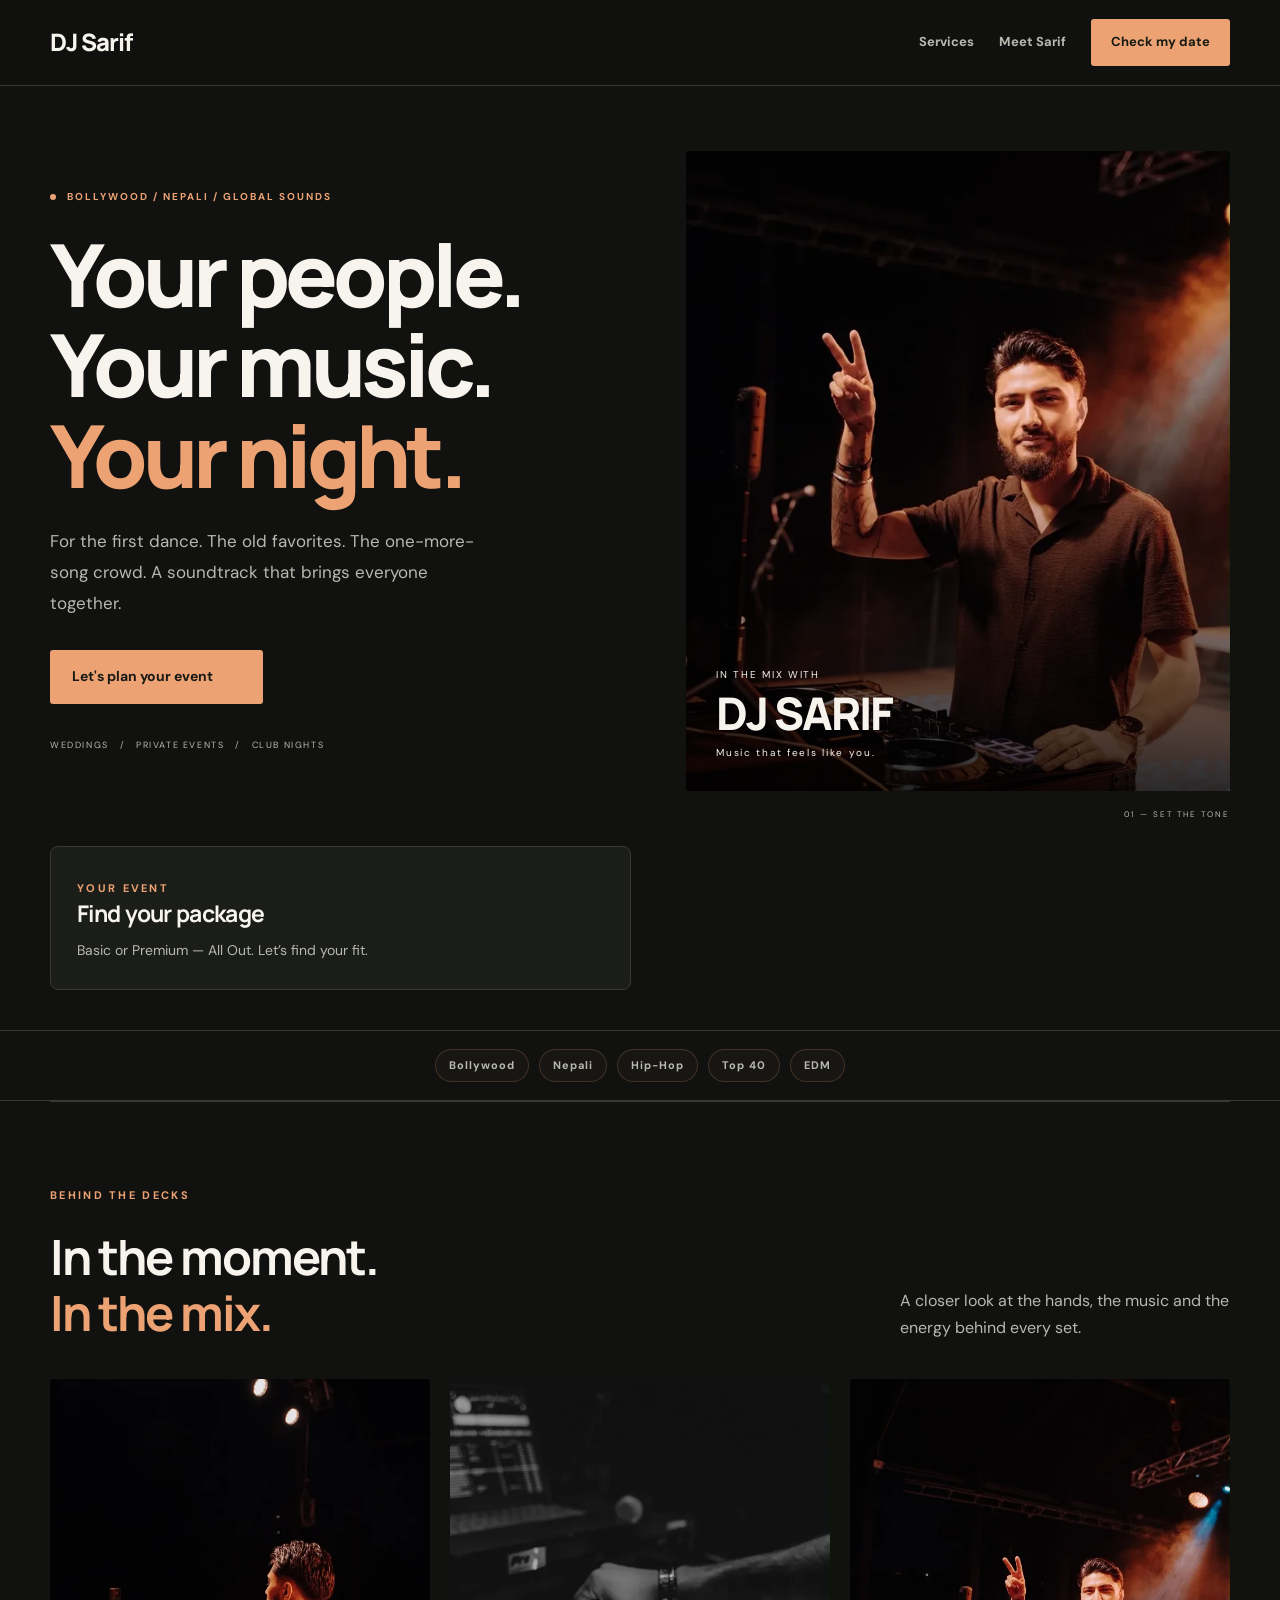
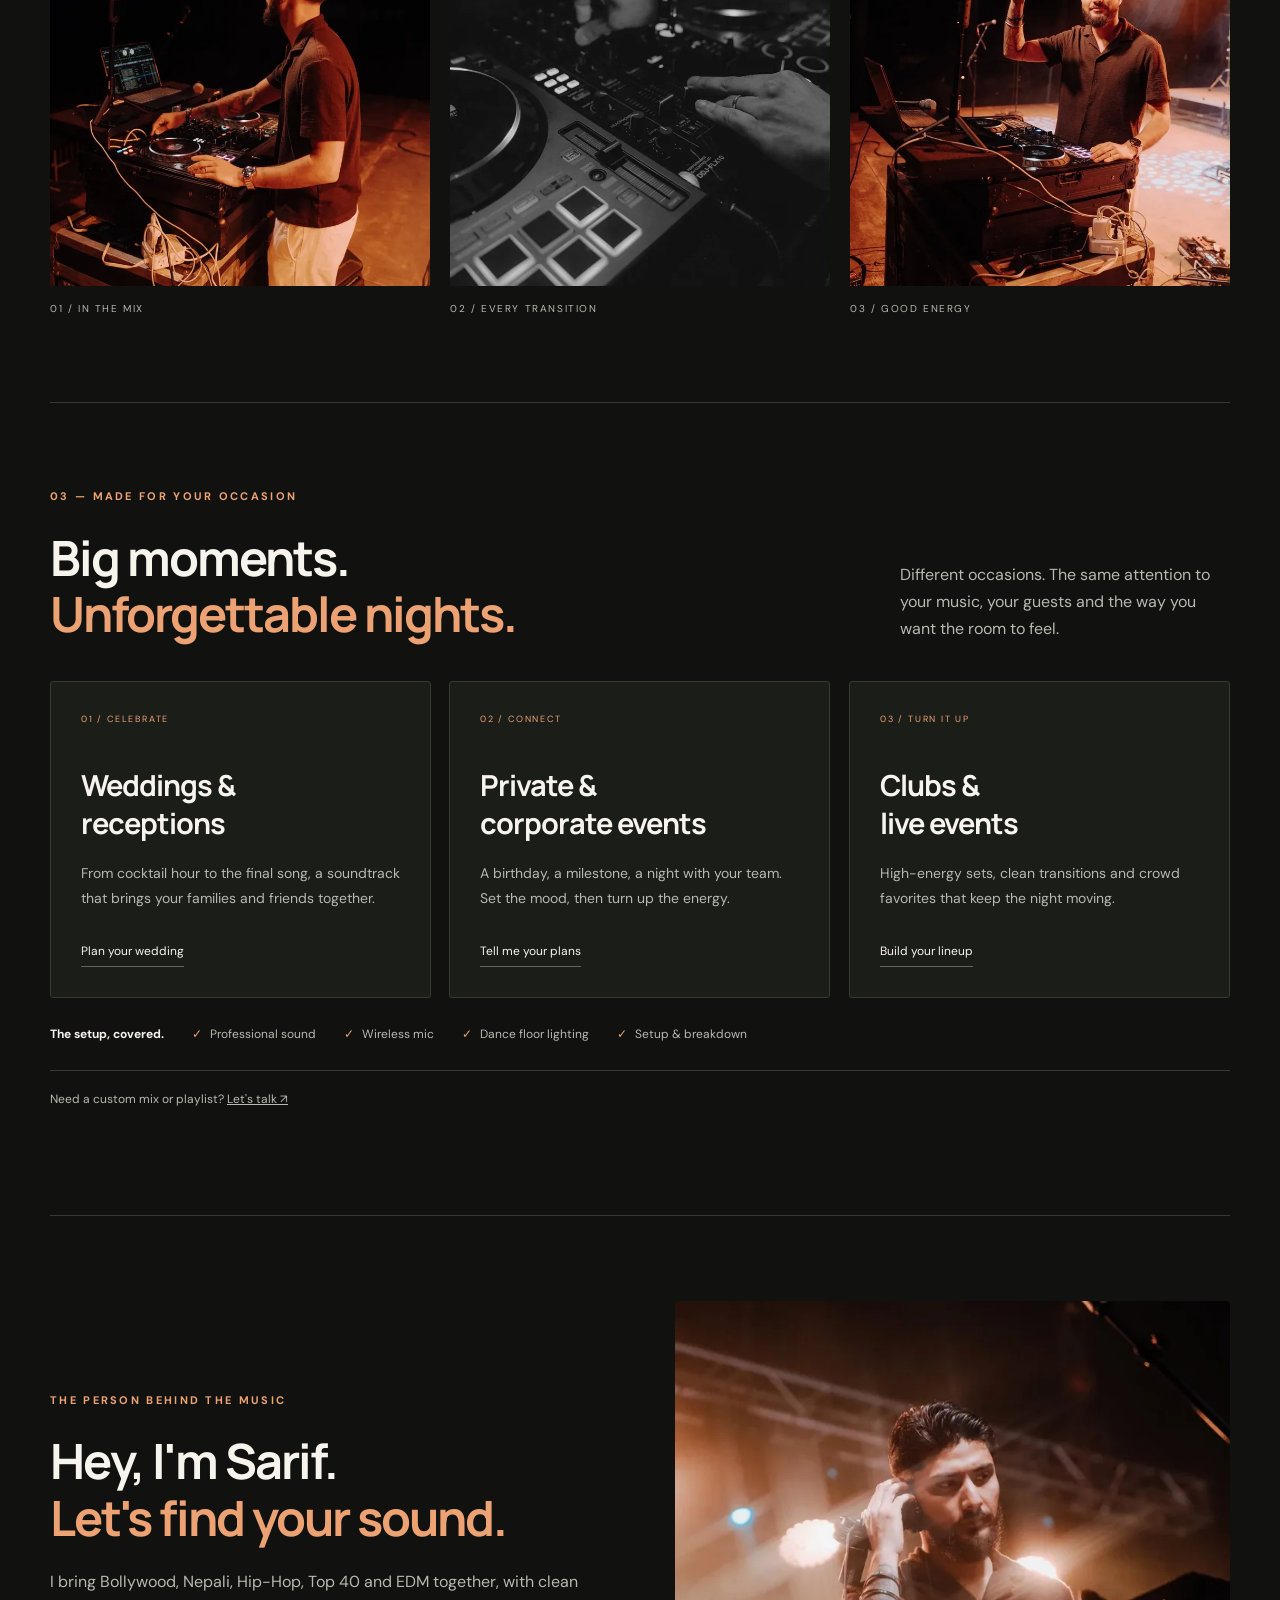
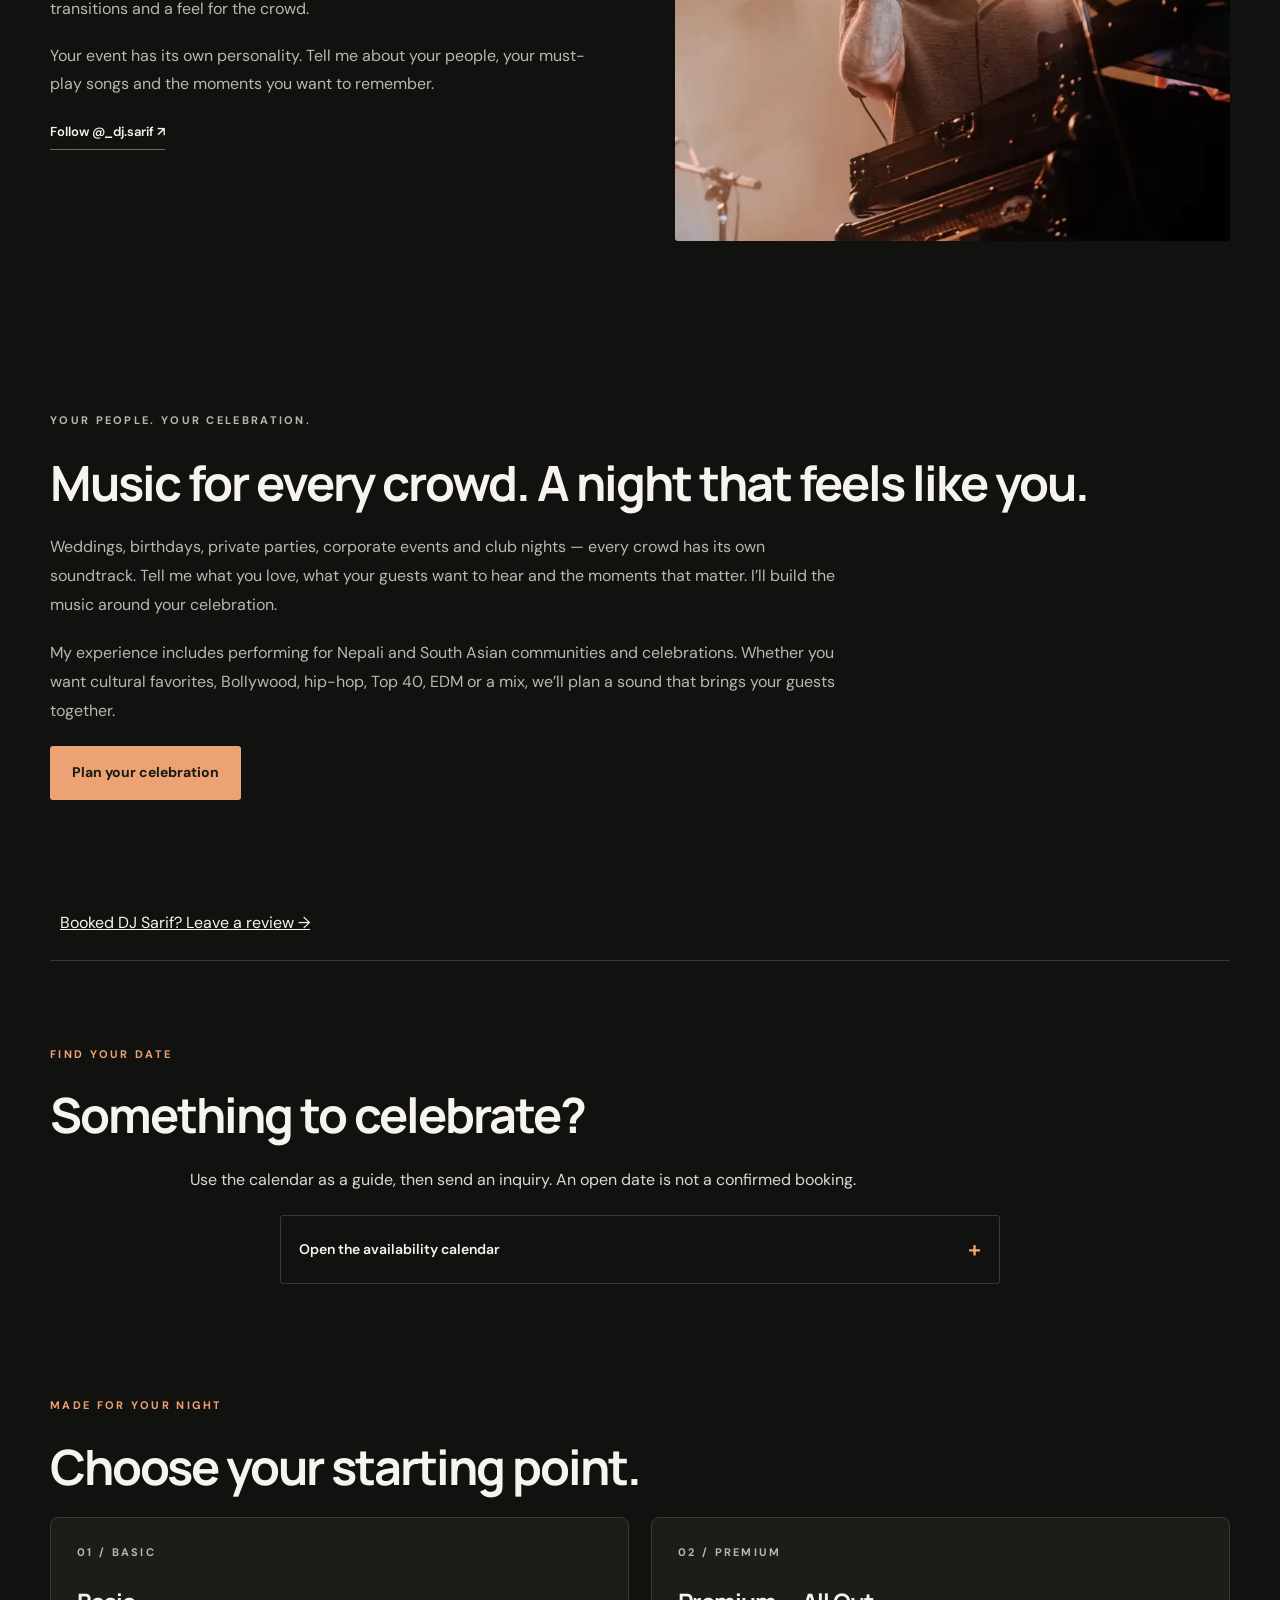
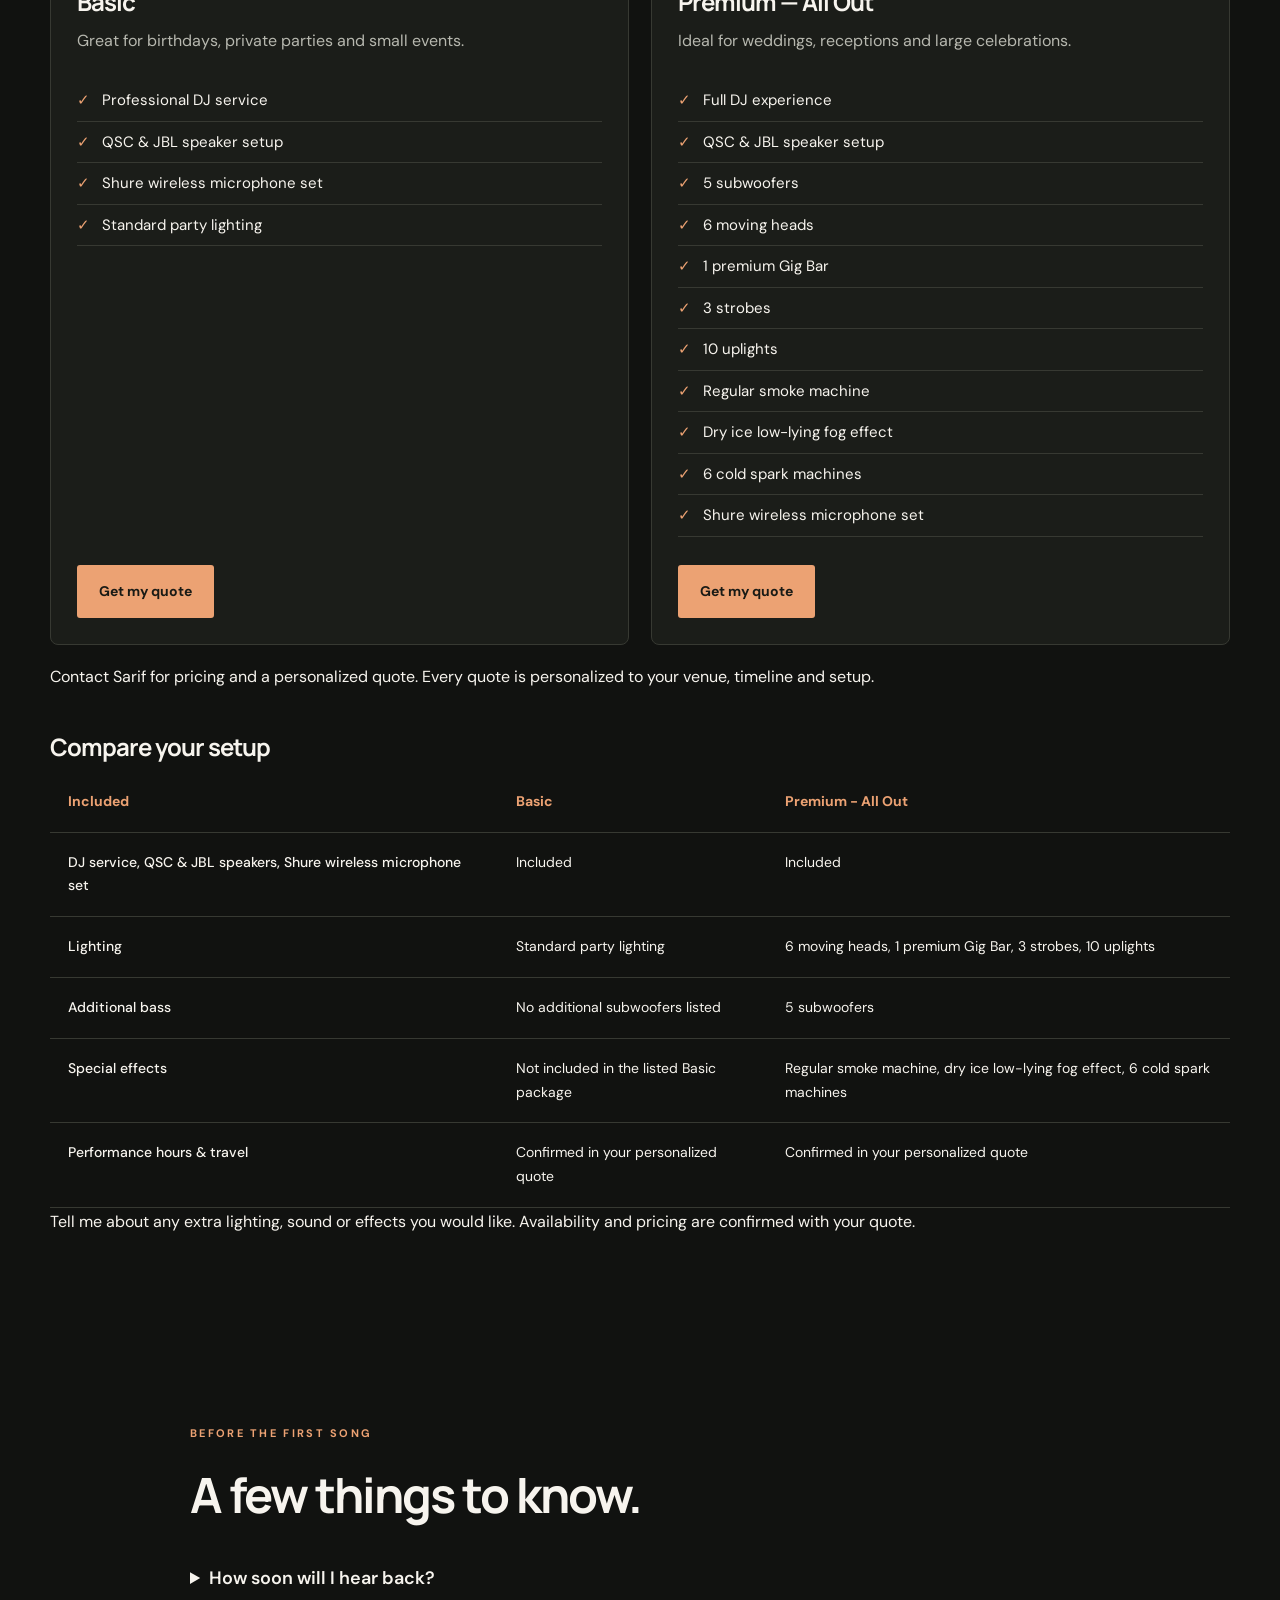
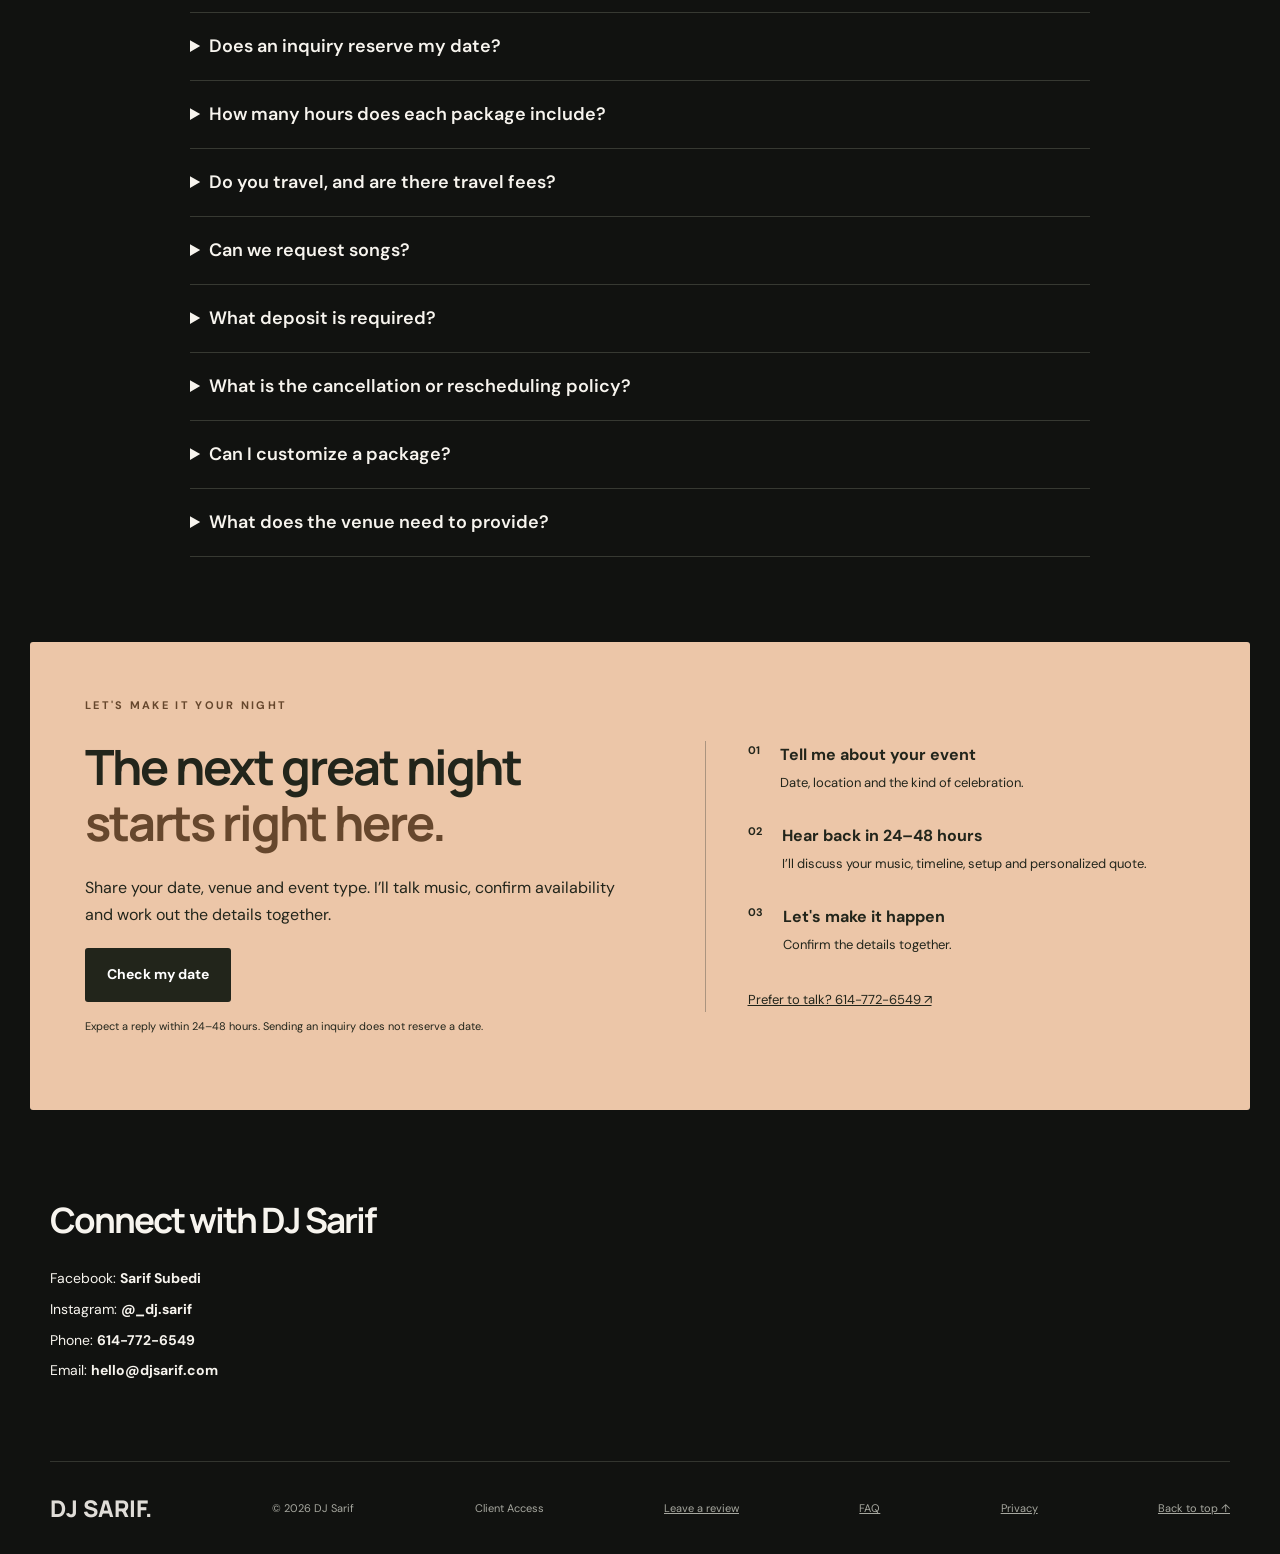
==== commit 9a08c4f8: "Publish DJ Sarif website d6b4897a29981370" ====
--- a/index.html
+++ b/index.html
@@ -2434,9 +2434,9 @@
     /* Keep your logo usage intact (as you requested) */
   </style>
 
-<link rel="stylesheet" href="redesign.css?v=fb032189796223bb">
-<script src="site-config.js?v=fb032189796223bb" defer></script>
-<script src="homepage.js?v=fb032189796223bb" defer></script>
+<link rel="stylesheet" href="redesign.css?v=d6b4897a29981370">
+<script src="site-config.js?v=d6b4897a29981370" defer></script>
+<script src="homepage.js?v=d6b4897a29981370" defer></script>
 
 <script type="application/ld+json">{"@context": "https://schema.org", "@graph": [{"@type": "EntertainmentBusiness", "@id": "https://djsarif.com/#business", "name": "DJ Sarif", "url": "https://djsarif.com/", "logo": "https://djsarif.com/dj-sarif-logo.png", "image": "https://djsarif.com/images/dj-sarif-stage-wide.webp", "telephone": "+1-614-772-6549", "email": "hello@djsarif.com", "areaServed": {"@type": "City", "name": "Columbus, Ohio"}, "sameAs": ["https://instagram.com/_dj.sarif", "https://www.facebook.com/profile.php?id=100011071497688"]}, {"@type": "FAQPage", "mainEntity": [{"@type": "Question", "name": "How soon will I hear back?", "acceptedAnswer": {"@type": "Answer", "text": "Expect a response within 24–48 hours. For a time-sensitive request, call 614-772-6549."}}, {"@type": "Question", "name": "Does an inquiry reserve my date?", "acceptedAnswer": {"@type": "Answer", "text": "No. I will confirm availability, discuss your plans and send a personalized quote. Your booking requirements and confirmation are set out in your agreement."}}, {"@type": "Question", "name": "How many hours does each package include?", "acceptedAnswer": {"@type": "Answer", "text": "Performance hours, setup and breakdown timing are confirmed in your quote based on your event schedule."}}, {"@type": "Question", "name": "Do you travel, and are there travel fees?", "acceptedAnswer": {"@type": "Answer", "text": "Send your venue location with your inquiry. Travel availability and any travel fees will be confirmed in your quote."}}, {"@type": "Question", "name": "Can we request songs?", "acceptedAnswer": {"@type": "Answer", "text": "Yes. Share your favorite genres, must-play songs and do-not-play list in your inquiry so I can plan the music for your event."}}, {"@type": "Question", "name": "What deposit is required?", "acceptedAnswer": {"@type": "Answer", "text": "The deposit amount and payment schedule will be confirmed in your quote and agreement."}}, {"@type": "Question", "name": "What is the cancellation or rescheduling policy?", "acceptedAnswer": {"@type": "Answer", "text": "Cancellation and rescheduling terms are confirmed in your agreement. Contact Sarif if your plans change."}}, {"@type": "Question", "name": "Can I customize a package?", "acceptedAnswer": {"@type": "Answer", "text": "Tell me which sound, lighting or effects you are interested in. Available options and any additional charges will be confirmed in your quote."}}, {"@type": "Question", "name": "What does the venue need to provide?", "acceptedAnswer": {"@type": "Answer", "text": "Share the venue details and available setup space. I will coordinate access, power and any venue requirements for lighting, fog and special effects before the event."}}]}]}</script>
 </head>
@@ -2504,7 +2504,7 @@
 
         <video id="performanceVideo" controls playsinline preload="metadata" poster="images/dj-sarif-mixing-live-720.webp" aria-label="DJ Sarif performance highlights"><source data-src="media/dj-sarif-highlight.mp4" type="video/mp4"><p>Your browser cannot play this video. <a href="media/dj-sarif-highlight.mp4">Open the performance video</a>.</p></video>
       </div>
-      <p id="videoError" role="status" hidden>Video unavailable here. <a id="videoFallback" href="media/dj-sarif-highlight.mp4">Open the video directly</a> or <a href="mailto:hello@djsarif.com">contact me</a>.</p><p class="media-caption">Press play for the highlights, or switch to the club set. Sound starts only when you play.</p>
+      <p id="videoError" role="status" hidden>Video unavailable here. <a id="videoFallback" href="media/dj-sarif-highlight.mp4">Open the video directly</a> or <a href="mailto:hello@djsarif.com">contact me</a>.</p><p class="media-caption">Choose a video and press play. Sound starts only when you play.</p>
     </section>
 
     <section class="card photo-story" id="gallery"><p class="eyebrow">BEHIND THE DECKS</p><div class="section-top"><h2>In the moment.<br><em>In the mix.</em></h2><p>A closer look at the hands, the music and the energy behind every set.</p></div><div class="photo-story-grid"><figure><img src="images/dj-sarif-mixing-live-720.webp" srcset="images/dj-sarif-mixing-live-720.webp 720w, images/dj-sarif-mixing-live.webp 1200w" sizes="(max-width: 768px) calc(100vw - 40px), 550px" width="1200" height="1799" alt="DJ Sarif mixing at the decks under warm stage lighting" loading="lazy"><figcaption>01 / IN THE MIX</figcaption></figure><figure><img src="images/dj-sarif-decks-detail-720.webp" srcset="images/dj-sarif-decks-detail-720.webp 720w, images/dj-sarif-decks-detail.webp 1200w" sizes="(max-width: 768px) calc(100vw - 40px), 550px" width="1200" height="1799" alt="Black-and-white close-up of hands on the DJ controller" loading="lazy"><figcaption>02 / EVERY TRANSITION</figcaption></figure><figure><img src="images/dj-sarif-stage-wide-720.webp" srcset="images/dj-sarif-stage-wide-720.webp 720w, images/dj-sarif-stage-wide.webp 1200w" sizes="(max-width: 768px) calc(100vw - 40px), 550px" width="1200" height="1799" alt="DJ Sarif raising a peace sign behind the decks on stage" loading="lazy"><figcaption>03 / GOOD ENERGY</figcaption></figure></div></section>
@@ -2648,7 +2648,7 @@
   </div>
 
 
-<script defer src="redesign.js?v=fb032189796223bb"></script>
-<script defer src="site-api.js?v=fb032189796223bb"></script>
+<script defer src="redesign.js?v=d6b4897a29981370"></script>
+<script defer src="site-api.js?v=d6b4897a29981370"></script>
 </body>
 </html>
